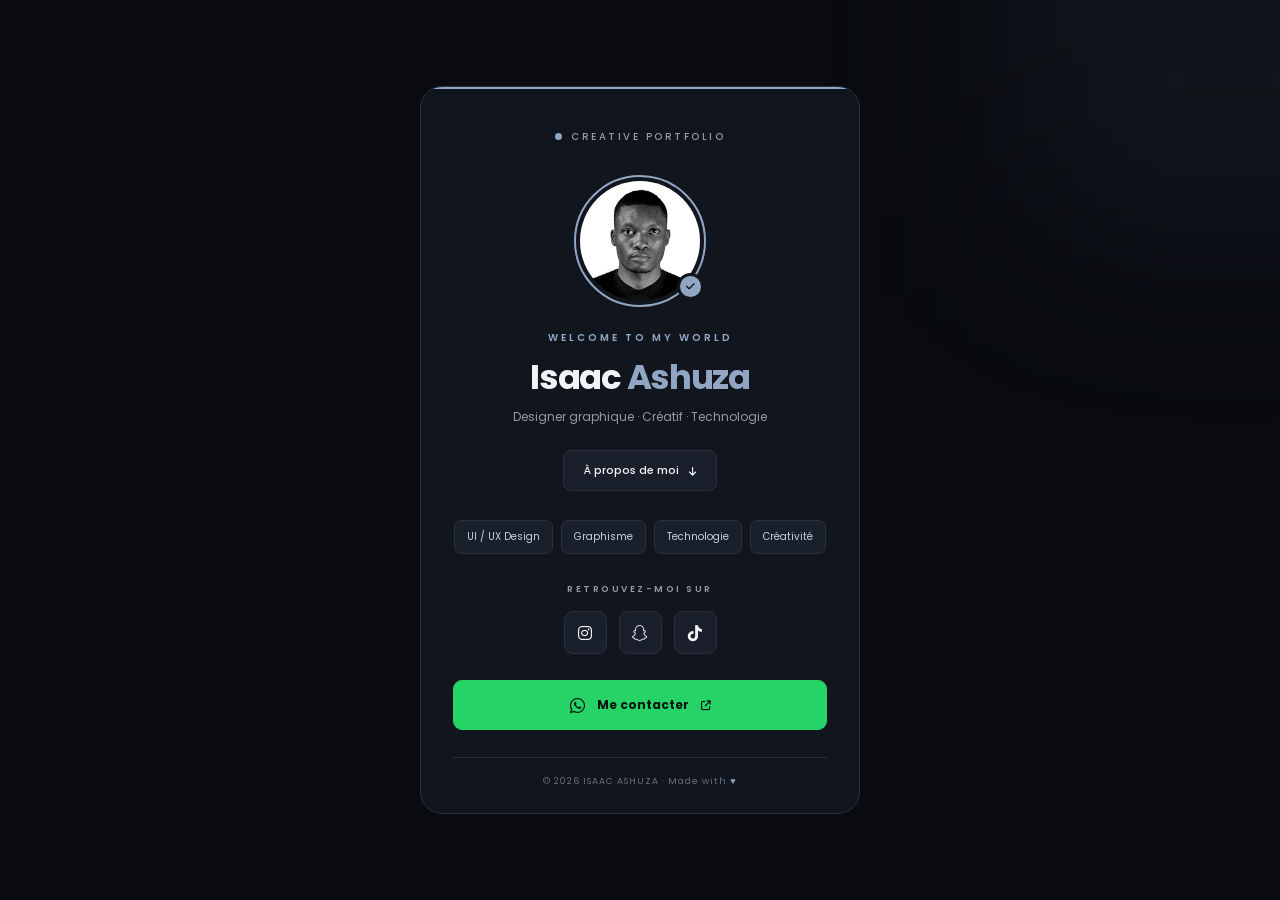
==== index.html @ 86f3ae39 "Update index.html" ====
<!DOCTYPE html>
<html lang="fr">
<head>
  <meta charset="UTF-8">
  <meta name="viewport" content="width=device-width, initial-scale=1.0">
  <meta name="theme-color" content="#090B10">
  <meta name="description" content="Isaac Ashuza — Designer graphique, créatif et passionné de technologie.">

  <title>Isaac Ashuza | Creative Portfolio</title>

  <link rel="preconnect" href="https://fonts.googleapis.com">
  <link rel="preconnect" href="https://fonts.gstatic.com" crossorigin>
  <link href="https://fonts.googleapis.com/css2?family=Poppins:wght@300;400;500;600;700;800&display=swap" rel="stylesheet">

  <link rel="stylesheet" href="https://cdnjs.cloudflare.com/ajax/libs/font-awesome/6.5.2/css/all.min.css">

  <style>
    :root {
      --accent: #91A6C3;
      --accent-light: #C4D1E2;
      --bg: #090B10;
      --surface: #11151D;
      --surface-light: #1A202B;
      --border: #29313E;
      --text: #F1F3F6;
      --muted: #929BAA;
    }

    * {
      margin: 0;
      padding: 0;
      box-sizing: border-box;
    }

    html {
      scroll-behavior: smooth;
    }

    body {
      min-height: 100vh;
      display: flex;
      align-items: center;
      justify-content: center;
      padding: 30px 18px;
      background: var(--bg);
      color: var(--text);
      font-family: 'Poppins', sans-serif;
      overflow-x: hidden;
    }

    body::before {
      content: "";
      position: fixed;
      top: -180px;
      right: -150px;
      width: 400px;
      height: 400px;
      background: rgba(145,166,195,.08);
      filter: blur(110px);
      pointer-events: none;
    }

    .profile-card {
      width: 100%;
      max-width: 440px;
      padding: 42px 32px 25px;
      background: var(--surface);
      border: 1px solid var(--border);
      border-radius: 22px;
      text-align: center;
      position: relative;
      overflow: hidden;
      animation: appear .7s ease both;
    }

    .profile-card::before {
      content: "";
      position: absolute;
      top: 0;
      left: 0;
      width: 100%;
      height: 2px;
      background: var(--accent);
    }

    @keyframes appear {
      from {
        opacity: 0;
        transform: translateY(20px);
      }
      to {
        opacity: 1;
        transform: translateY(0);
      }
    }

    .top-label {
      display: flex;
      align-items: center;
      justify-content: center;
      gap: 9px;
      margin-bottom: 30px;
      color: var(--muted);
      font-size: 10px;
      font-weight: 500;
      letter-spacing: 2.5px;
      text-transform: uppercase;
    }

    .status-dot {
      width: 7px;
      height: 7px;
      background: var(--accent);
      border-radius: 50%;
    }

    .profile-photo {
      position: relative;
      width: 132px;
      height: 132px;
      margin: 0 auto 23px;
    }

    .profile-img {
      width: 100%;
      height: 100%;
      object-fit: cover;
      border-radius: 50%;
      border: 2px solid var(--accent);
      padding: 4px;
      background: var(--surface);
    }

    .verified {
      position: absolute;
      right: 2px;
      bottom: 7px;
      width: 27px;
      height: 27px;
      display: grid;
      place-items: center;
      background: var(--accent);
      color: #090B10;
      border: 3px solid var(--surface);
      border-radius: 50%;
      font-size: 10px;
    }

    .eyebrow {
      color: var(--accent);
      font-size: 10px;
      font-weight: 600;
      letter-spacing: 3px;
      text-transform: uppercase;
      margin-bottom: 9px;
    }

    h1 {
      font-size: clamp(26px, 7vw, 34px);
      font-weight: 700;
      letter-spacing: -1.3px;
      line-height: 1.3;
    }

    h1 span {
      color: var(--accent);
    }

    .tagline {
      color: var(--muted);
      font-size: 12px;
      margin-top: 9px;
    }

    .bio-btn {
      display: inline-flex;
      align-items: center;
      gap: 10px;
      margin-top: 24px;
      padding: 11px 19px;
      border: 1px solid var(--border);
      border-radius: 8px;
      background: var(--surface-light);
      color: var(--text);
      font-family: inherit;
      font-size: 11px;
      font-weight: 500;
      cursor: pointer;
      transition: .25s ease;
    }

    .bio-btn:hover {
      border-color: var(--accent);
      color: var(--accent-light);
    }

    .bio-btn i {
      font-size: 10px;
    }

    .bio-container {
      display: grid;
      grid-template-rows: 0fr;
      opacity: 0;
      transition: grid-template-rows .35s ease, opacity .3s ease, margin .3s ease;
    }

    .bio-container.open {
      grid-template-rows: 1fr;
      opacity: 1;
      margin-top: 15px;
    }

    .bio-inner {
      overflow: hidden;
    }

    .about-me {
      padding: 15px;
      border-left: 2px solid var(--accent);
      background: var(--surface-light);
      color: #B7C1CE;
      font-size: 11px;
      line-height: 1.9;
      text-align: left;
      border-radius: 0 8px 8px 0;
    }

    .interests {
      display: flex;
      flex-wrap: wrap;
      justify-content: center;
      gap: 8px;
      margin: 29px 0;
    }

    .interest-tag {
      padding: 8px 12px;
      border: 1px solid var(--border);
      border-radius: 7px;
      background: var(--surface-light);
      color: #C7D0DC;
      font-size: 10px;
      transition: .25s ease;
    }

    .interest-tag:hover {
      color: var(--accent-light);
      border-color: var(--accent);
      transform: translateY(-3px);
    }

    .section-label {
      color: var(--muted);
      font-size: 9px;
      font-weight: 600;
      letter-spacing: 2.5px;
      text-transform: uppercase;
      margin-bottom: 15px;
    }

    .socials {
      display: flex;
      justify-content: center;
      gap: 12px;
      margin-bottom: 26px;
    }

    .socials a {
      width: 43px;
      height: 43px;
      display: grid;
      place-items: center;
      border: 1px solid var(--border);
      border-radius: 9px;
      background: var(--surface-light);
      color: var(--text);
      font-size: 16px;
      text-decoration: none;
      transition: .25s ease;
    }

    .socials a:hover {
      background: var(--accent);
      border-color: var(--accent);
      color: #090B10;
      transform: translateY(-4px);
    }

    .whatsapp-btn {
      width: 100%;
      display: flex;
      align-items: center;
      justify-content: center;
      gap: 12px;
      padding: 15px;
      background: #25D366;
      border: 1px solid #25D366;
      border-radius: 9px;
      color: #07150C;
      font-family: inherit;
      font-size: 12px;
      font-weight: 700;
      text-decoration: none;
      transition: .25s ease;
    }

    .whatsapp-btn:hover {
      background: transparent;
      color: #25D366;
      transform: translateY(-3px);
    }

    .whatsapp-btn i {
      font-size: 17px;
    }

    .footer {
      margin-top: 27px;
      padding-top: 17px;
      border-top: 1px solid var(--border);
      color: #667080;
      font-size: 9px;
      letter-spacing: 1px;
    }

    .footer span {
      color: var(--accent);
    }

    @media (max-width: 480px) {
      body {
        padding: 15px;
      }

      .profile-card {
        padding: 35px 22px 22px;
        border-radius: 18px;
      }
    }

    @media (prefers-reduced-motion: reduce) {
      *, *::before, *::after {
        animation: none !important;
        transition: none !important;
        scroll-behavior: auto !important;
      }
    }
  </style>
</head>

<body>

  <main class="profile-card">

    <div class="top-label">
      <span class="status-dot"></span>
      Creative Portfolio
    </div>

    <div class="profile-photo">
      <img src="isaac.png" class="profile-img" alt="Portrait de Isaac Ashuza">

      <div class="verified">
        <i class="fas fa-check"></i>
      </div>
    </div>

    <p class="eyebrow">Welcome to my world</p>

    <h1>Isaac <span>Ashuza</span></h1>

    <p class="tagline">
      Designer graphique · Créatif · Technologie
    </p>

    <button
      class="bio-btn"
      id="bioBtn"
      aria-expanded="false"
      aria-controls="bioContainer">
      À propos de moi
      <i class="fas fa-arrow-down"></i>
    </button>

    <div class="bio-container" id="bioContainer">
      <div class="bio-inner">
        <p class="about-me">
          Passionné par le design moderne et les nouvelles technologies,
          j'aime transformer les idées en expériences visuelles
          créatives, élégantes et innovantes.
        </p>
      </div>
    </div>

    <div class="interests">
      <span class="interest-tag">UI / UX Design</span>
      <span class="interest-tag">Graphisme</span>
      <span class="interest-tag">Technologie</span>
      <span class="interest-tag">Créativité</span>
    </div>

    <p class="section-label">Retrouvez-moi sur</p>

    <div class="socials">

      <a href="https://www.instagram.com/ash06769?igsh=MWFqNnZ1bHA1bXRkYw=="
         target="_blank" rel="noopener noreferrer" aria-label="Instagram">
        <i class="fab fa-instagram"></i>
      </a>

      <a href="https://www.snapchat.com/add/isaacashuza12"
         target="_blank" rel="noopener noreferrer" aria-label="Snapchat">
        <i class="fab fa-snapchat"></i>
      </a>

      <a href="https://www.tiktok.com/@isaacash801"
         target="_blank" rel="noopener noreferrer" aria-label="TikTok">
        <i class="fab fa-tiktok"></i>
      </a>

    </div>

    <a class="whatsapp-btn"
       href="https://wa.me/243971981127"
       target="_blank"
       rel="noopener noreferrer">
      <i class="fab fa-whatsapp"></i>
      Me contacter
      <i class="fas fa-arrow-up-right-from-square" style="font-size:10px"></i>
    </a>

    <footer class="footer">
      © 2026 ISAAC ASHUZA · Made with <span>♥</span>
    </footer>

  </main>

  <script>
    const bioBtn = document.getElementById("bioBtn");
    const bioContainer = document.getElementById("bioContainer");

    bioBtn.addEventListener("click", () => {
      const isOpen = bioContainer.classList.toggle("open");

      bioBtn.setAttribute("aria-expanded", isOpen);

      bioBtn.innerHTML = isOpen
        ? 'Fermer <i class="fas fa-arrow-up"></i>'
        : 'À propos de moi <i class="fas fa-arrow-down"></i>';
    });
  </script>

</body>
</html>
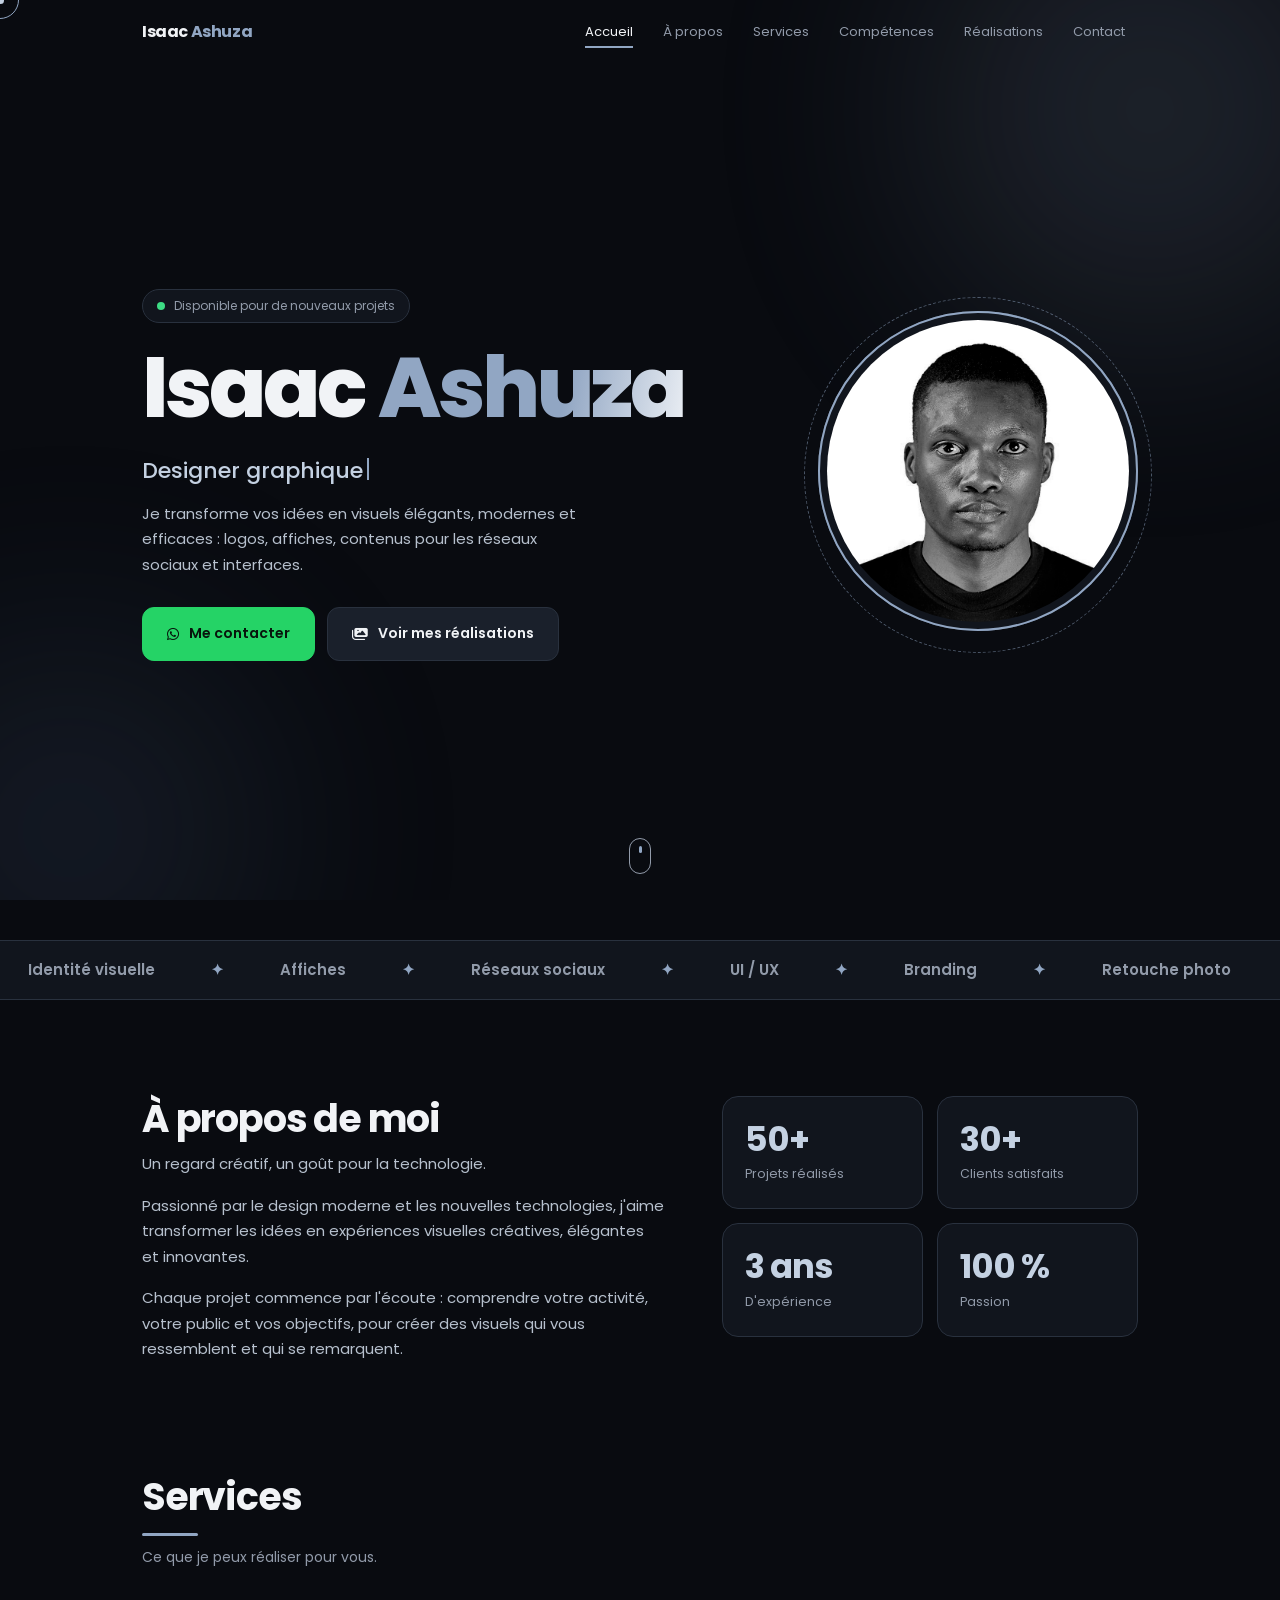
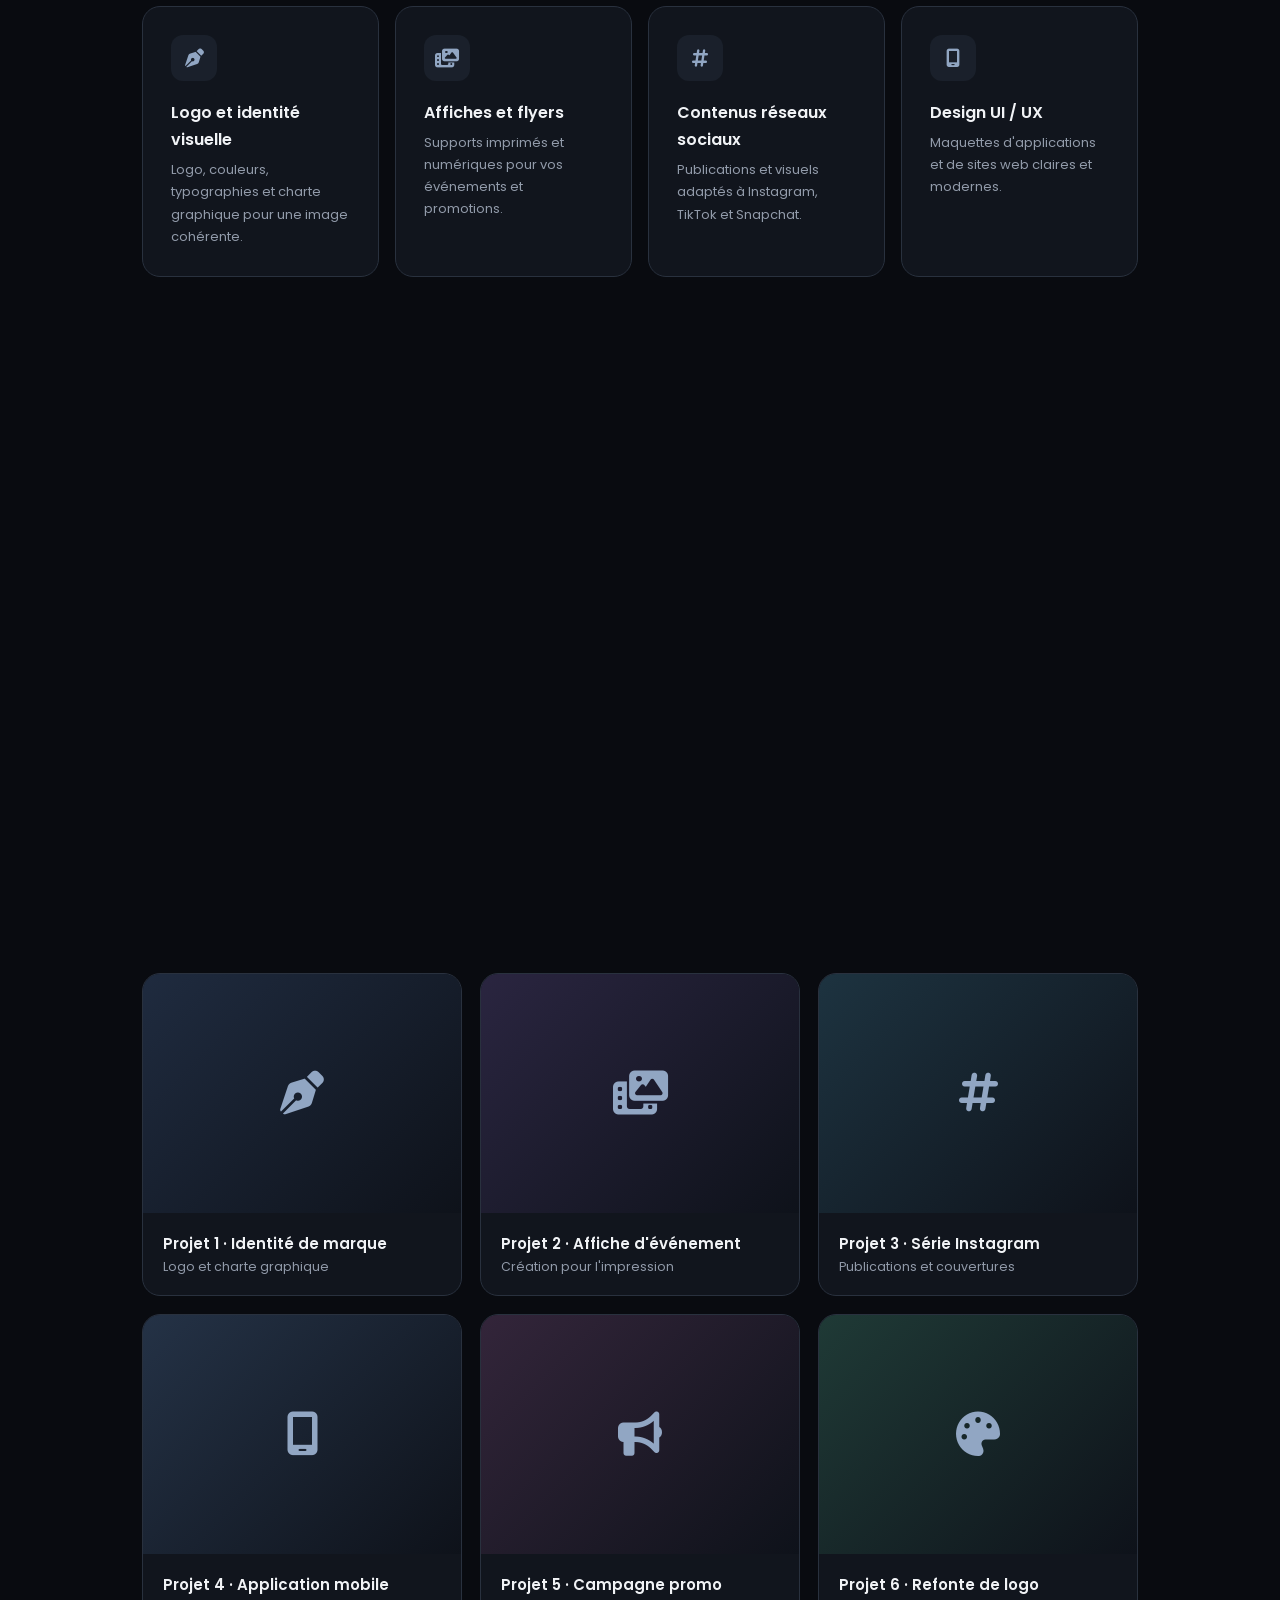
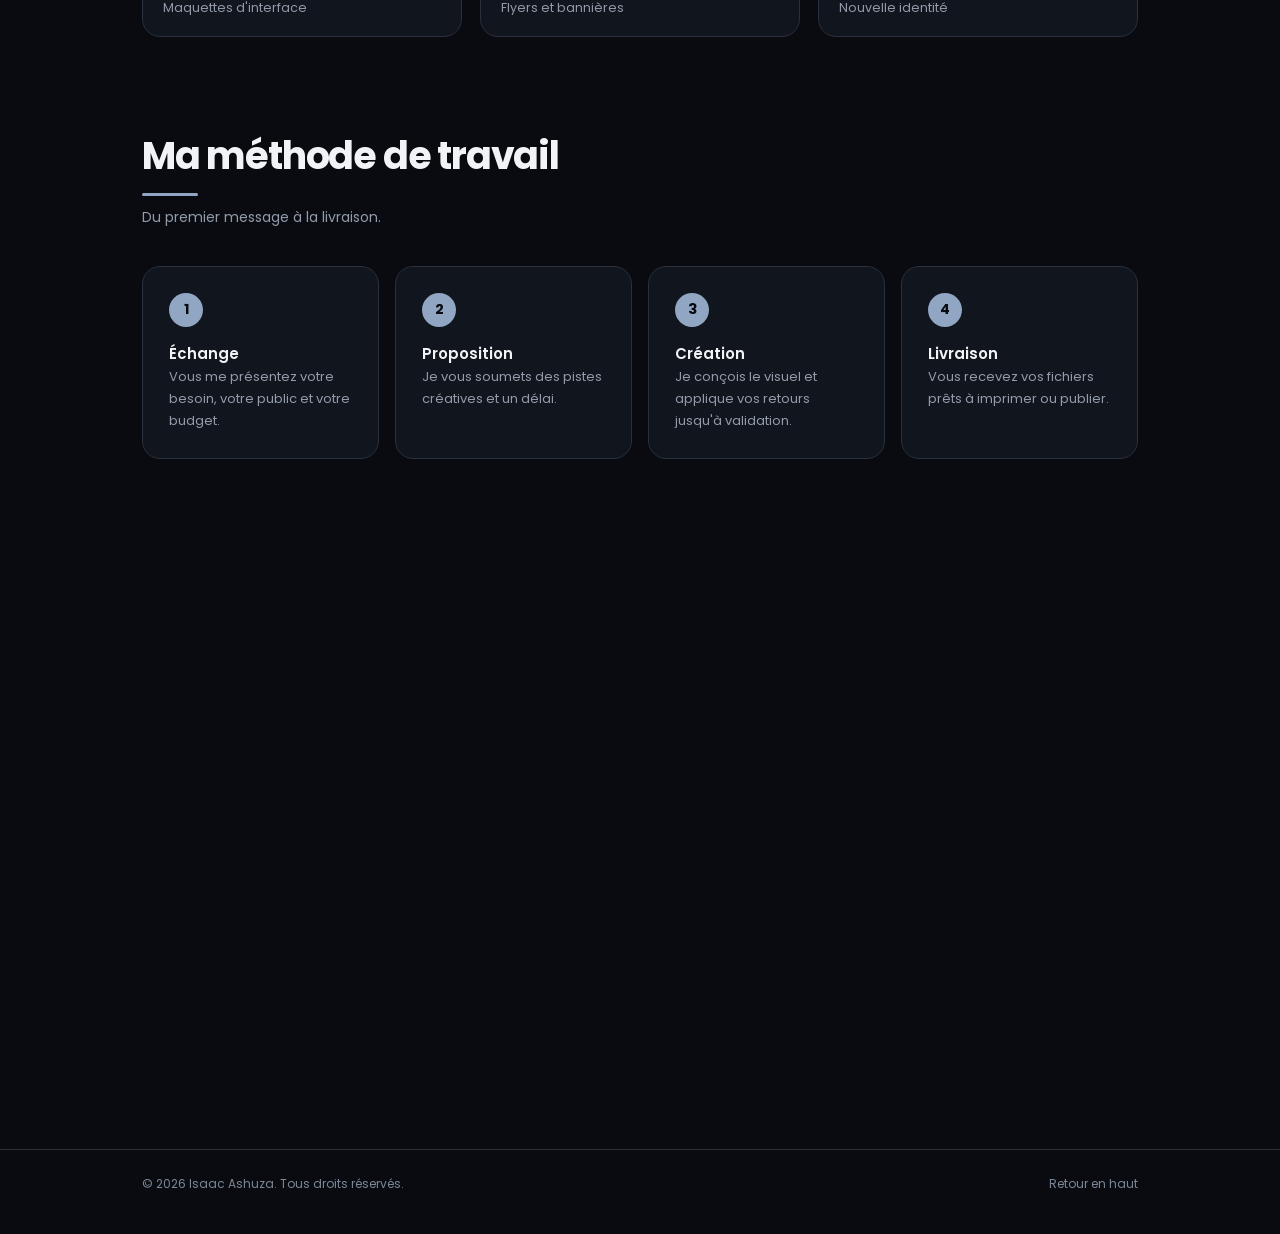
==== commit 816da751: "Rename portfolio-pro.html to index.html" ====
--- a/index.html
+++ b/index.html
@@ -1,456 +1,163 @@
-
 <!DOCTYPE html>
 <html lang="fr">
 <head>
-  <meta charset="UTF-8">
-  <meta name="viewport" content="width=device-width, initial-scale=1.0">
-  <meta name="theme-color" content="#090B10">
-  <meta name="description" content="Isaac Ashuza — Designer graphique, créatif et passionné de technologie.">
+<meta charset="UTF-8">
+<meta name="viewport" content="width=device-width, initial-scale=1.0">
+<meta name="theme-color" content="#090B10">
+<title>Isaac Ashuza | Designer graphique et créatif – Portfolio</title>
+<meta name="description" content="Isaac Ashuza, designer graphique à Goma (RDC). Identité visuelle, affiches, réseaux sociaux et design d'interfaces.">
+<meta property="og:type" content="website">
+<meta property="og:locale" content="fr_FR">
+<meta property="og:title" content="Isaac Ashuza | Designer graphique et créatif">
+<meta property="og:description" content="Identité visuelle, affiches, réseaux sociaux et design d'interfaces.">
+<meta property="og:image" content="isaac.png">
+<link rel="icon" href="data:image/svg+xml,%3Csvg xmlns='http://www.w3.org/2000/svg' viewBox='0 0 100 100'%3E%3Crect width='100' height='100' rx='22' fill='%2391A6C3'/%3E%3Ctext x='50' y='68' font-size='56' font-weight='700' text-anchor='middle' fill='%23090B10' font-family='Arial'%3EIA%3C/text%3E%3C/svg%3E">
+<link rel="preconnect" href="https://fonts.googleapis.com">
+<link rel="preconnect" href="https://fonts.gstatic.com" crossorigin>
+<link href="https://fonts.googleapis.com/css2?family=Poppins:wght@300;400;500;600;700;800&display=swap" rel="stylesheet">
+<link rel="stylesheet" href="https://cdnjs.cloudflare.com/ajax/libs/font-awesome/6.5.2/css/all.min.css">
+<script>document.documentElement.classList.add('js')</script>
+<link rel="stylesheet" href="style.css">
+</head>
+<body>
+<a class="skip" href="#contenu">Aller au contenu</a>
 
-  <title>Isaac Ashuza | Creative Portfolio</title>
+<div id="loader" aria-hidden="true"><div class="ld"><b id="pct">0</b><span>Isaac Ashuza · Chargement</span><i id="ldb"></i></div></div>
+<div id="bar"></div><div class="cur"></div><div class="ring"></div>
+<div class="aurora" aria-hidden="true"><i></i><i></i></div>
 
-  <link rel="preconnect" href="https://fonts.googleapis.com">
-  <link rel="preconnect" href="https://fonts.gstatic.com" crossorigin>
-  <link href="https://fonts.googleapis.com/css2?family=Poppins:wght@300;400;500;600;700;800&display=swap" rel="stylesheet">
+<header id="hd">
+  <div class="wrap nav">
+    <a class="logo" href="#accueil">Isaac <b>Ashuza</b></a>
+    <nav aria-label="Navigation principale">
+      <ul class="links" id="links">
+        <li><a href="#accueil">Accueil</a></li>
+        <li><a href="#apropos">À propos</a></li>
+        <li><a href="#services">Services</a></li>
+        <li><a href="#competences">Compétences</a></li>
+        <li><a href="#realisations">Réalisations</a></li>
+        <li><a href="#contact">Contact</a></li>
+      </ul>
+    </nav>
+    <button class="burger" id="burger" aria-label="Ouvrir le menu" aria-expanded="false" aria-controls="links"><span></span><span></span></button>
+  </div>
+</header>
 
-  <link rel="stylesheet" href="https://cdnjs.cloudflare.com/ajax/libs/font-awesome/6.5.2/css/all.min.css">
+<main id="contenu">
+  <section class="hero" id="accueil" style="padding-top:110px">
+    <div class="wrap">
+      <div>
+        <p class="status rv" style="--d:0"><i></i>Disponible pour de nouveaux projets</p>
+        <h1 aria-label="Isaac Ashuza"><span class="w" style="--i:0"><span>Isaac</span></span> <span class="w" style="--i:1"><span>Ashuza</span></span></h1>
+        <p class="role rv" style="--d:.1"><span id="typed"></span></p>
+        <p class="intro rv" style="--d:.2">Je transforme vos idées en visuels élégants, modernes et efficaces : logos, affiches, contenus pour les réseaux sociaux et interfaces.</p>
+        <div class="cta rv" style="--d:.3">
+          <a class="btn main mag" href="https://wa.me/243971981127?text=Bonjour%20Isaac%2C%20j%27ai%20vu%20votre%20portfolio%20et%20j%27aimerais%20discuter%20d%27un%20projet." target="_blank" rel="noopener noreferrer"><i class="fab fa-whatsapp"></i>Me contacter</a>
+          <a class="btn mag" href="#realisations"><i class="fas fa-images"></i>Voir mes réalisations</a>
+        </div>
+      </div>
+      <div class="photo rv" style="--d:.2"><img src="isaac.png" alt="Portrait d'Isaac Ashuza" width="320" height="320"></div>
+    </div>
+    <span class="scroll" aria-hidden="true"></span>
+  </section>
 
-  <style>
-    :root {
-      --accent: #91A6C3;
-      --accent-light: #C4D1E2;
-      --bg: #090B10;
-      --surface: #11151D;
-      --surface-light: #1A202B;
-      --border: #29313E;
-      --text: #F1F3F6;
-      --muted: #929BAA;
-    }
+  <div class="marquee" aria-hidden="true"><div class="mq" id="mq"></div></div>
 
-    * {
-      margin: 0;
-      padding: 0;
-      box-sizing: border-box;
-    }
+  <section id="apropos"><div class="wrap about">
+    <div data-r>
+      <h2>À propos de moi</h2>
+      <p class="lead">Un regard créatif, un goût pour la technologie.</p>
+      <p>Passionné par le design moderne et les nouvelles technologies, j'aime transformer les idées en expériences visuelles créatives, élégantes et innovantes.</p>
+      <p>Chaque projet commence par l'écoute : comprendre votre activité, votre public et vos objectifs, pour créer des visuels qui vous ressemblent et qui se remarquent.</p>
+    </div>
+    <div class="stats" data-r style="--d:2">
+      <!-- Remplacez ces chiffres par les vôtres -->
+      <div class="stat"><b data-count="50" data-suf="+">0</b><span>Projets réalisés</span></div>
+      <div class="stat"><b data-count="30" data-suf="+">0</b><span>Clients satisfaits</span></div>
+      <div class="stat"><b data-count="3" data-suf=" ans">0</b><span>D'expérience</span></div>
+      <div class="stat"><b data-count="100" data-suf=" %">0</b><span>Passion</span></div>
+    </div>
+  </div></section>
 
-    html {
-      scroll-behavior: smooth;
-    }
+  <section id="services"><div class="wrap">
+    <h2 data-r>Services</h2>
+    <p class="lead" data-r>Ce que je peux réaliser pour vous.</p>
+    <div class="grid">
+      <article class="card tilt" data-r style="--d:0"><i class="fas fa-pen-nib" aria-hidden="true"></i><h3>Logo et identité visuelle</h3><p>Logo, couleurs, typographies et charte graphique pour une image cohérente.</p></article>
+      <article class="card tilt" data-r style="--d:1"><i class="fas fa-photo-film" aria-hidden="true"></i><h3>Affiches et flyers</h3><p>Supports imprimés et numériques pour vos événements et promotions.</p></article>
+      <article class="card tilt" data-r style="--d:2"><i class="fas fa-hashtag" aria-hidden="true"></i><h3>Contenus réseaux sociaux</h3><p>Publications et visuels adaptés à Instagram, TikTok et Snapchat.</p></article>
+      <article class="card tilt" data-r style="--d:3"><i class="fas fa-mobile-screen" aria-hidden="true"></i><h3>Design UI / UX</h3><p>Maquettes d'applications et de sites web claires et modernes.</p></article>
+    </div>
+  </div></section>
 
-    body {
-      min-height: 100vh;
-      display: flex;
-      align-items: center;
-      justify-content: center;
-      padding: 30px 18px;
-      background: var(--bg);
-      color: var(--text);
-      font-family: 'Poppins', sans-serif;
-      overflow-x: hidden;
-    }
+  <section id="competences"><div class="wrap">
+    <h2 data-r>Compétences</h2>
+    <p class="lead" data-r>Mes points forts et les outils que j'utilise.</p>
+    <!-- Adaptez les niveaux (--v entre 0 et 1) -->
+    <div class="skills">
+      <div data-r><div class="sk-top"><span>Design graphique</span><em>90 %</em></div><div class="bar" style="--v:.9"><i></i></div></div>
+      <div data-r style="--d:1"><div class="sk-top"><span>Identité visuelle</span><em>85 %</em></div><div class="bar" style="--v:.85"><i></i></div></div>
+      <div data-r style="--d:2"><div class="sk-top"><span>UI / UX Design</span><em>80 %</em></div><div class="bar" style="--v:.8"><i></i></div></div>
+      <div data-r style="--d:3"><div class="sk-top"><span>Retouche photo</span><em>75 %</em></div><div class="bar" style="--v:.75"><i></i></div></div>
+    </div>
+    <div class="tags" data-r>
+      <span class="tag">Photoshop</span><span class="tag">Illustrator</span><span class="tag">Figma</span><span class="tag">Canva</span><span class="tag">Créativité</span><span class="tag">Technologie</span>
+    </div>
+  </div></section>
 
-    body::before {
-      content: "";
-      position: fixed;
-      top: -180px;
-      right: -150px;
-      width: 400px;
-      height: 400px;
-      background: rgba(145,166,195,.08);
-      filter: blur(110px);
-      pointer-events: none;
-    }
+  <section id="realisations"><div class="wrap">
+    <h2 data-r>Réalisations</h2>
+    <p class="lead" data-r>Une sélection de mes projets récents. Cliquez sur un thème pour filtrer.</p>
+    <div class="filters" data-r role="group" aria-label="Filtrer les projets">
+      <button class="fb on" data-f="tous">Tous</button><button class="fb" data-f="identite">Identité visuelle</button><button class="fb" data-f="affiche">Affiches</button><button class="fb" data-f="social">Réseaux sociaux</button><button class="fb" data-f="ui">UI / UX</button>
+    </div>
+    <!-- Pour ajouter votre image : remplacez le <i> par <img src="projet1.jpg" alt="Description" loading="lazy"> -->
+    <div class="projects">
+      <article class="proj" data-c="identite"><div class="thumb" style="--g1:#1F2B3F;--g2:#0E121A"><i class="fas fa-pen-nib"></i></div><div class="info"><h3>Projet 1 · Identité de marque</h3><p>Logo et charte graphique</p></div></article>
+      <article class="proj" data-c="affiche"><div class="thumb" style="--g1:#2A2540;--g2:#0E121A"><i class="fas fa-photo-film"></i></div><div class="info"><h3>Projet 2 · Affiche d'événement</h3><p>Création pour l'impression</p></div></article>
+      <article class="proj" data-c="social"><div class="thumb" style="--g1:#1D3340;--g2:#0E121A"><i class="fas fa-hashtag"></i></div><div class="info"><h3>Projet 3 · Série Instagram</h3><p>Publications et couvertures</p></div></article>
+      <article class="proj" data-c="ui"><div class="thumb" style="--g1:#243246;--g2:#0E121A"><i class="fas fa-mobile-screen"></i></div><div class="info"><h3>Projet 4 · Application mobile</h3><p>Maquettes d'interface</p></div></article>
+      <article class="proj" data-c="affiche"><div class="thumb" style="--g1:#33253A;--g2:#0E121A"><i class="fas fa-bullhorn"></i></div><div class="info"><h3>Projet 5 · Campagne promo</h3><p>Flyers et bannières</p></div></article>
+      <article class="proj" data-c="identite"><div class="thumb" style="--g1:#1F3A36;--g2:#0E121A"><i class="fas fa-palette"></i></div><div class="info"><h3>Projet 6 · Refonte de logo</h3><p>Nouvelle identité</p></div></article>
+    </div>
+  </div></section>
 
-    .profile-card {
-      width: 100%;
-      max-width: 440px;
-      padding: 42px 32px 25px;
-      background: var(--surface);
-      border: 1px solid var(--border);
-      border-radius: 22px;
-      text-align: center;
-      position: relative;
-      overflow: hidden;
-      animation: appear .7s ease both;
-    }
+  <section id="methode"><div class="wrap">
+    <h2 data-r>Ma méthode de travail</h2>
+    <p class="lead" data-r>Du premier message à la livraison.</p>
+    <ol class="steps">
+      <li data-r style="--d:0"><h3>Échange</h3><p>Vous me présentez votre besoin, votre public et votre budget.</p></li>
+      <li data-r style="--d:1"><h3>Proposition</h3><p>Je vous soumets des pistes créatives et un délai.</p></li>
+      <li data-r style="--d:2"><h3>Création</h3><p>Je conçois le visuel et applique vos retours jusqu'à validation.</p></li>
+      <li data-r style="--d:3"><h3>Livraison</h3><p>Vous recevez vos fichiers prêts à imprimer ou publier.</p></li>
+    </ol>
+  </div></section>
 
-    .profile-card::before {
-      content: "";
-      position: absolute;
-      top: 0;
-      left: 0;
-      width: 100%;
-      height: 2px;
-      background: var(--accent);
-    }
+  <section id="contact"><div class="wrap">
+    <div class="contact" data-r>
+      <div>
+        <h2>Parlons de votre projet</h2>
+        <p class="lead">Remplissez le formulaire : votre message s'ouvrira directement dans WhatsApp.</p>
+        <div class="socials">
+          <a href="https://www.instagram.com/ash06769?igsh=MWFqNnZ1bHA1bXRkYw==" target="_blank" rel="noopener noreferrer" aria-label="Instagram"><i class="fab fa-instagram"></i></a>
+          <a href="https://www.snapchat.com/add/isaacashuza12" target="_blank" rel="noopener noreferrer" aria-label="Snapchat"><i class="fab fa-snapchat"></i></a>
+          <a href="https://www.tiktok.com/@isaacash801" target="_blank" rel="noopener noreferrer" aria-label="TikTok"><i class="fab fa-tiktok"></i></a>
+        </div>
+      </div>
+      <form id="form" novalidate>
+        <label>Votre nom<input id="fn" name="nom" autocomplete="name" required></label>
+        <label>Type de projet<select id="ft"><option>Logo et identité visuelle</option><option>Affiche ou flyer</option><option>Contenu réseaux sociaux</option><option>Design UI / UX</option><option>Autre</option></select></label>
+        <label>Votre message<textarea id="fm" required></textarea></label>
+        <p class="err" id="err" role="alert"></p>
+        <button class="btn main mag" type="submit"><i class="fab fa-whatsapp"></i>Envoyer sur WhatsApp</button>
+      </form>
+    </div>
+  </div></section>
+</main>
 
-    @keyframes appear {
-      from {
-        opacity: 0;
-        transform: translateY(20px);
-      }
-      to {
-        opacity: 1;
-        transform: translateY(0);
-      }
-    }
+<footer><div class="wrap"><span>© 2026 Isaac Ashuza. Tous droits réservés.</span><a href="#accueil">Retour en haut</a></div></footer>
+<button id="top" aria-label="Retour en haut"><i class="fas fa-arrow-up"></i></button>
 
-    .top-label {
-      display: flex;
-      align-items: center;
-      justify-content: center;
-      gap: 9px;
-      margin-bottom: 30px;
-      color: var(--muted);
-      font-size: 10px;
-      font-weight: 500;
-      letter-spacing: 2.5px;
-      text-transform: uppercase;
-    }
-
-    .status-dot {
-      width: 7px;
-      height: 7px;
-      background: var(--accent);
-      border-radius: 50%;
-    }
-
-    .profile-photo {
-      position: relative;
-      width: 132px;
-      height: 132px;
-      margin: 0 auto 23px;
-    }
-
-    .profile-img {
-      width: 100%;
-      height: 100%;
-      object-fit: cover;
-      border-radius: 50%;
-      border: 2px solid var(--accent);
-      padding: 4px;
-      background: var(--surface);
-    }
-
-    .verified {
-      position: absolute;
-      right: 2px;
-      bottom: 7px;
-      width: 27px;
-      height: 27px;
-      display: grid;
-      place-items: center;
-      background: var(--accent);
-      color: #090B10;
-      border: 3px solid var(--surface);
-      border-radius: 50%;
-      font-size: 10px;
-    }
-
-    .eyebrow {
-      color: var(--accent);
-      font-size: 10px;
-      font-weight: 600;
-      letter-spacing: 3px;
-      text-transform: uppercase;
-      margin-bottom: 9px;
-    }
-
-    h1 {
-      font-size: clamp(26px, 7vw, 34px);
-      font-weight: 700;
-      letter-spacing: -1.3px;
-      line-height: 1.3;
-    }
-
-    h1 span {
-      color: var(--accent);
-    }
-
-    .tagline {
-      color: var(--muted);
-      font-size: 12px;
-      margin-top: 9px;
-    }
-
-    .bio-btn {
-      display: inline-flex;
-      align-items: center;
-      gap: 10px;
-      margin-top: 24px;
-      padding: 11px 19px;
-      border: 1px solid var(--border);
-      border-radius: 8px;
-      background: var(--surface-light);
-      color: var(--text);
-      font-family: inherit;
-      font-size: 11px;
-      font-weight: 500;
-      cursor: pointer;
-      transition: .25s ease;
-    }
-
-    .bio-btn:hover {
-      border-color: var(--accent);
-      color: var(--accent-light);
-    }
-
-    .bio-btn i {
-      font-size: 10px;
-    }
-
-    .bio-container {
-      display: grid;
-      grid-template-rows: 0fr;
-      opacity: 0;
-      transition: grid-template-rows .35s ease, opacity .3s ease, margin .3s ease;
-    }
-
-    .bio-container.open {
-      grid-template-rows: 1fr;
-      opacity: 1;
-      margin-top: 15px;
-    }
-
-    .bio-inner {
-      overflow: hidden;
-    }
-
-    .about-me {
-      padding: 15px;
-      border-left: 2px solid var(--accent);
-      background: var(--surface-light);
-      color: #B7C1CE;
-      font-size: 11px;
-      line-height: 1.9;
-      text-align: left;
-      border-radius: 0 8px 8px 0;
-    }
-
-    .interests {
-      display: flex;
-      flex-wrap: wrap;
-      justify-content: center;
-      gap: 8px;
-      margin: 29px 0;
-    }
-
-    .interest-tag {
-      padding: 8px 12px;
-      border: 1px solid var(--border);
-      border-radius: 7px;
-      background: var(--surface-light);
-      color: #C7D0DC;
-      font-size: 10px;
-      transition: .25s ease;
-    }
-
-    .interest-tag:hover {
-      color: var(--accent-light);
-      border-color: var(--accent);
-      transform: translateY(-3px);
-    }
-
-    .section-label {
-      color: var(--muted);
-      font-size: 9px;
-      font-weight: 600;
-      letter-spacing: 2.5px;
-      text-transform: uppercase;
-      margin-bottom: 15px;
-    }
-
-    .socials {
-      display: flex;
-      justify-content: center;
-      gap: 12px;
-      margin-bottom: 26px;
-    }
-
-    .socials a {
-      width: 43px;
-      height: 43px;
-      display: grid;
-      place-items: center;
-      border: 1px solid var(--border);
-      border-radius: 9px;
-      background: var(--surface-light);
-      color: var(--text);
-      font-size: 16px;
-      text-decoration: none;
-      transition: .25s ease;
-    }
-
-    .socials a:hover {
-      background: var(--accent);
-      border-color: var(--accent);
-      color: #090B10;
-      transform: translateY(-4px);
-    }
-
-    .whatsapp-btn {
-      width: 100%;
-      display: flex;
-      align-items: center;
-      justify-content: center;
-      gap: 12px;
-      padding: 15px;
-      background: #25D366;
-      border: 1px solid #25D366;
-      border-radius: 9px;
-      color: #07150C;
-      font-family: inherit;
-      font-size: 12px;
-      font-weight: 700;
-      text-decoration: none;
-      transition: .25s ease;
-    }
-
-    .whatsapp-btn:hover {
-      background: transparent;
-      color: #25D366;
-      transform: translateY(-3px);
-    }
-
-    .whatsapp-btn i {
-      font-size: 17px;
-    }
-
-    .footer {
-      margin-top: 27px;
-      padding-top: 17px;
-      border-top: 1px solid var(--border);
-      color: #667080;
-      font-size: 9px;
-      letter-spacing: 1px;
-    }
-
-    .footer span {
-      color: var(--accent);
-    }
-
-    @media (max-width: 480px) {
-      body {
-        padding: 15px;
-      }
-
-      .profile-card {
-        padding: 35px 22px 22px;
-        border-radius: 18px;
-      }
-    }
-
-    @media (prefers-reduced-motion: reduce) {
-      *, *::before, *::after {
-        animation: none !important;
-        transition: none !important;
-        scroll-behavior: auto !important;
-      }
-    }
-  </style>
-</head>
-
-<body>
-
-  <main class="profile-card">
-
-    <div class="top-label">
-      <span class="status-dot"></span>
-      Creative Portfolio
-    </div>
-
-    <div class="profile-photo">
-      <img src="isaac.png" class="profile-img" alt="Portrait de Isaac Ashuza">
-
-      <div class="verified">
-        <i class="fas fa-check"></i>
-      </div>
-    </div>
-
-    <p class="eyebrow">Welcome to my world</p>
-
-    <h1>Isaac <span>Ashuza</span></h1>
-
-    <p class="tagline">
-      Designer graphique · Créatif · Technologie
-    </p>
-
-    <button
-      class="bio-btn"
-      id="bioBtn"
-      aria-expanded="false"
-      aria-controls="bioContainer">
-      À propos de moi
-      <i class="fas fa-arrow-down"></i>
-    </button>
-
-    <div class="bio-container" id="bioContainer">
-      <div class="bio-inner">
-        <p class="about-me">
-          Passionné par le design moderne et les nouvelles technologies,
-          j'aime transformer les idées en expériences visuelles
-          créatives, élégantes et innovantes.
-        </p>
-      </div>
-    </div>
-
-    <div class="interests">
-      <span class="interest-tag">UI / UX Design</span>
-      <span class="interest-tag">Graphisme</span>
-      <span class="interest-tag">Technologie</span>
-      <span class="interest-tag">Créativité</span>
-    </div>
-
-    <p class="section-label">Retrouvez-moi sur</p>
-
-    <div class="socials">
-
-      <a href="https://www.instagram.com/ash06769?igsh=MWFqNnZ1bHA1bXRkYw=="
-         target="_blank" rel="noopener noreferrer" aria-label="Instagram">
-        <i class="fab fa-instagram"></i>
-      </a>
-
-      <a href="https://www.snapchat.com/add/isaacashuza12"
-         target="_blank" rel="noopener noreferrer" aria-label="Snapchat">
-        <i class="fab fa-snapchat"></i>
-      </a>
-
-      <a href="https://www.tiktok.com/@isaacash801"
-         target="_blank" rel="noopener noreferrer" aria-label="TikTok">
-        <i class="fab fa-tiktok"></i>
-      </a>
-
-    </div>
-
-    <a class="whatsapp-btn"
-       href="https://wa.me/243971981127"
-       target="_blank"
-       rel="noopener noreferrer">
-      <i class="fab fa-whatsapp"></i>
-      Me contacter
-      <i class="fas fa-arrow-up-right-from-square" style="font-size:10px"></i>
-    </a>
-
-    <footer class="footer">
-      © 2026 ISAAC ASHUZA · Made with <span>♥</span>
-    </footer>
-
-  </main>
-
-  <script>
-    const bioBtn = document.getElementById("bioBtn");
-    const bioContainer = document.getElementById("bioContainer");
-
-    bioBtn.addEventListener("click", () => {
-      const isOpen = bioContainer.classList.toggle("open");
-
-      bioBtn.setAttribute("aria-expanded", isOpen);
-
-      bioBtn.innerHTML = isOpen
-        ? 'Fermer <i class="fas fa-arrow-up"></i>'
-        : 'À propos de moi <i class="fas fa-arrow-down"></i>';
-    });
-  </script>
-
+<script src="script.js" defer></script>
 </body>
 </html>
--- a/style.css
+++ b/style.css
@@ -0,0 +1,278 @@
+/* Portfolio d'Isaac Ashuza : styles et interactions */
+:root{--accent:#91A6C3;--accent-2:#C4D1E2;--bg:#090B10;--surface:#11151D;--surface-2:#1A202B;--border:#29313E;--text:#F1F3F6;--muted:#929BAA;--ease:cubic-bezier(.22,1,.36,1)}
+*{margin:0;padding:0;box-sizing:border-box}
+html{scroll-behavior:smooth;scroll-padding-top:76px}
+body{background:var(--bg);color:var(--text);font-family:'Poppins',sans-serif;line-height:1.7;overflow-x:hidden}
+body.lock{overflow:hidden}
+a{color:inherit;text-decoration:none}
+button,input,select,textarea{font:inherit;color:inherit}
+:focus-visible{outline:2px solid var(--accent-2);outline-offset:3px;border-radius:6px}
+.wrap{max-width:1040px;margin:0 auto;padding:0 22px}
+section{padding:96px 0 0}
+h2{font-size:clamp(26px,5vw,38px);font-weight:700;letter-spacing:-1.2px;line-height:1.2}
+.lead{color:var(--muted);font-size:14px;margin:10px 0 36px;max-width:56ch}
+.skip{position:absolute;left:-999px;top:8px;background:var(--accent);color:#090B10;padding:8px 14px;border-radius:6px;z-index:300}
+.skip:focus{left:8px}
+
+/* Préchargement */
+#loader{position:fixed;inset:0;z-index:200;display:grid;place-items:center;background:var(--bg);transition:transform .9s var(--ease),opacity .4s .5s}
+#loader.done{transform:translateY(-100%);opacity:0;pointer-events:none}
+.ld{text-align:center}
+.ld b{display:block;font-size:clamp(46px,12vw,88px);font-weight:800;letter-spacing:-3px;line-height:1}
+.ld span{display:block;color:var(--muted);font-size:12px;margin-top:10px}
+.ld i{display:block;height:2px;width:160px;margin:18px auto 0;background:var(--border);overflow:hidden}
+.ld i::after{content:"";display:block;height:100%;width:100%;background:var(--accent);transform:scaleX(var(--p,0));transform-origin:left}
+
+/* Progression et curseur */
+#bar{position:fixed;top:0;left:0;height:3px;width:100%;background:var(--accent);transform:scaleX(0);transform-origin:left;z-index:150}
+.cur,.ring{position:fixed;top:0;left:0;pointer-events:none;z-index:250;opacity:0;border-radius:50%;transition:opacity .3s}
+.cur{width:7px;height:7px;background:var(--accent-2);margin:-3.5px 0 0 -3.5px}
+.ring{width:38px;height:38px;border:1px solid var(--accent);margin:-19px 0 0 -19px;transition:opacity .3s,width .3s var(--ease),height .3s var(--ease),margin .3s var(--ease),background .3s}
+.ring.big{width:64px;height:64px;margin:-32px 0 0 -32px;background:rgba(145,166,195,.12)}
+body.mouse .cur,body.mouse .ring{opacity:1}
+body.mouse,body.mouse a,body.mouse button{cursor:none}
+
+/* Fond animé */
+.aurora{position:fixed;inset:0;z-index:-1;overflow:hidden;pointer-events:none}
+.aurora i{position:absolute;border-radius:50%;filter:blur(120px);opacity:.16;will-change:transform}
+.aurora i:nth-child(1){width:460px;height:460px;background:var(--accent);top:-120px;right:-100px;animation:float 18s ease-in-out infinite}
+.aurora i:nth-child(2){width:380px;height:380px;background:#5E7BA8;bottom:-120px;left:-120px;animation:float 22s ease-in-out infinite reverse}
+@keyframes float{50%{transform:translate(-50px,60px) scale(1.15)}}
+
+/* En-tête */
+header{position:fixed;top:0;left:0;right:0;z-index:100;transition:background .3s,border-color .3s,transform .5s var(--ease);border-bottom:1px solid transparent}
+header.solid{background:rgba(9,11,16,.85);backdrop-filter:blur(12px);border-color:var(--border)}
+.nav{height:64px;display:flex;align-items:center;justify-content:space-between}
+.logo{font-weight:700;font-size:16px;letter-spacing:-.4px}
+.logo b{color:var(--accent)}
+.links{display:flex;gap:4px;list-style:none}
+.links a{position:relative;display:block;padding:8px 13px;font-size:13px;color:var(--muted);transition:color .2s}
+.links a::after{content:"";position:absolute;left:13px;right:13px;bottom:3px;height:2px;background:var(--accent);transform:scaleX(0);transition:transform .35s var(--ease)}
+.links a:hover,.links a.on{color:var(--text)}
+.links a:hover::after,.links a.on::after{transform:scaleX(1)}
+.burger{display:none;width:44px;height:44px;background:none;border:1px solid var(--border);border-radius:10px;position:relative}
+.burger span{position:absolute;left:12px;right:12px;height:2px;background:var(--text);transition:.3s var(--ease)}
+.burger span:nth-child(1){top:16px}.burger span:nth-child(2){top:26px}
+.burger[aria-expanded=true] span:nth-child(1){top:21px;transform:rotate(45deg)}
+.burger[aria-expanded=true] span:nth-child(2){top:21px;transform:rotate(-45deg)}
+
+/* Accueil */
+.hero{min-height:100svh;display:flex;align-items:center;padding:110px 0 60px}
+.hero .wrap{display:grid;grid-template-columns:1fr auto;gap:56px;align-items:center;width:100%}
+.status{display:inline-flex;align-items:center;gap:9px;padding:6px 14px;border:1px solid var(--border);border-radius:30px;background:var(--surface);font-size:12px;color:var(--muted)}
+.status i{width:8px;height:8px;border-radius:50%;background:#3DDC84;animation:pulse 2s infinite}
+@keyframes pulse{0%{box-shadow:0 0 0 0 rgba(61,220,132,.6)}100%{box-shadow:0 0 0 10px rgba(61,220,132,0)}}
+h1{font-size:clamp(42px,9vw,84px);font-weight:800;letter-spacing:-3px;line-height:1.02;margin:22px 0 14px}
+.w{display:inline-block;overflow:hidden;vertical-align:top;padding-bottom:.08em}
+.w>span{display:inline-block}
+.js .w>span{transform:translateY(110%);transition:transform 1s var(--ease);transition-delay:calc(var(--i)*.12s + .2s)}
+.ready .w>span{transform:none}
+h1 .w:last-child{color:var(--accent)}
+.role{font-size:clamp(16px,3vw,22px);color:var(--accent-2);font-weight:500;min-height:1.7em}
+.role::after{content:"";display:inline-block;width:2px;height:1em;background:var(--accent);margin-left:4px;vertical-align:-2px;animation:blink 1s steps(1) infinite}
+@keyframes blink{50%{opacity:0}}
+.intro{color:#B7C1CE;font-size:15px;margin-top:12px;max-width:50ch}
+.cta{display:flex;flex-wrap:wrap;gap:12px;margin-top:30px}
+.btn{display:inline-flex;align-items:center;gap:10px;padding:14px 24px;border-radius:12px;border:1px solid var(--border);background:var(--surface-2);font-size:14px;font-weight:600;transition:background .25s,border-color .25s,color .25s;will-change:transform}
+.btn:hover{border-color:var(--accent);color:var(--accent-2)}
+.btn.main{background:#25D366;border-color:#25D366;color:#07150C}
+.btn.main:hover{background:transparent;color:#25D366}
+.photo{position:relative;width:min(320px,70vw);aspect-ratio:1}
+.photo::before{content:"";position:absolute;inset:-14px;border-radius:50%;border:1px dashed var(--accent);opacity:.5;animation:spin 30s linear infinite}
+@keyframes spin{to{transform:rotate(360deg)}}
+.photo img{width:100%;height:100%;object-fit:cover;border-radius:50%;border:2px solid var(--accent);padding:7px;background:var(--surface)}
+.js .hero .rv{opacity:0;transform:translateY(26px);transition:opacity .9s var(--ease),transform .9s var(--ease);transition-delay:calc(var(--d,0)*1s + .7s)}
+.ready .hero .rv{opacity:1;transform:none}
+.scroll{position:absolute;bottom:26px;left:50%;width:22px;height:36px;border:1.5px solid var(--muted);border-radius:12px;translate:-50% 0}
+.scroll::after{content:"";position:absolute;top:7px;left:50%;width:3px;height:7px;margin-left:-1.5px;background:var(--accent);border-radius:3px;animation:wheel 1.6s infinite}
+@keyframes wheel{0%{opacity:1;transform:none}100%{opacity:0;transform:translateY(12px)}}
+
+/* Bandeau défilant */
+.marquee{margin-top:40px;border-block:1px solid var(--border);overflow:hidden;background:var(--surface);padding:16px 0}
+.mq{display:flex;width:max-content;animation:mq 28s linear infinite}
+.marquee:hover .mq{animation-play-state:paused}
+.mq span{padding:0 28px;font-size:15px;font-weight:600;color:var(--muted);white-space:nowrap}
+.mq span::after{content:"✦";margin-left:56px;color:var(--accent)}
+@keyframes mq{to{transform:translateX(-50%)}}
+
+/* Révélation au défilement */
+.js [data-r]{opacity:0}
+.js [data-r].in{opacity:1;animation:rise .9s var(--ease) calc(var(--d,0)*.1s) backwards}
+@keyframes rise{from{opacity:0;transform:translateY(34px)}}
+
+/* À propos */
+.about{display:grid;grid-template-columns:1.3fr 1fr;gap:40px;align-items:start}
+.about p{color:#B7C1CE;font-size:15px;margin-bottom:16px;max-width:58ch}
+.stats{display:grid;grid-template-columns:repeat(2,1fr);gap:14px}
+.stat{background:var(--surface);border:1px solid var(--border);border-radius:16px;padding:22px}
+.stat b{display:block;font-size:34px;font-weight:700;letter-spacing:-1px;color:var(--accent-2);line-height:1.2}
+.stat span{color:var(--muted);font-size:12.5px}
+
+/* Cartes interactives */
+.grid{display:grid;grid-template-columns:repeat(auto-fit,minmax(235px,1fr));gap:16px}
+.card{position:relative;background:var(--surface);border:1px solid var(--border);border-radius:18px;padding:28px;overflow:hidden;transform-style:preserve-3d;transition:transform .4s var(--ease),border-color .3s;will-change:transform}
+.card::before{content:"";position:absolute;inset:0;background:radial-gradient(260px circle at var(--mx,50%) var(--my,50%),rgba(145,166,195,.16),transparent 70%);opacity:0;transition:opacity .3s}
+.card:hover{border-color:var(--accent)}
+.card:hover::before{opacity:1}
+.card i{display:grid;place-items:center;width:46px;height:46px;border-radius:12px;background:var(--surface-2);color:var(--accent);font-size:19px;margin-bottom:18px;transition:transform .5s var(--ease),background .3s,color .3s}
+.card:hover i{transform:rotate(-8deg) scale(1.12);background:var(--accent);color:#090B10}
+.card h3{font-size:16px;font-weight:600;margin-bottom:6px}
+.card p{color:var(--muted);font-size:13px}
+
+/* Compétences */
+.skills{display:grid;grid-template-columns:1fr 1fr;gap:20px 48px}
+.sk-top{display:flex;justify-content:space-between;font-size:13.5px;margin-bottom:8px}
+.sk-top em{font-style:normal;color:var(--muted)}
+.bar{height:7px;background:var(--surface-2);border-radius:7px;overflow:hidden}
+.bar i{display:block;height:100%;width:100%;background:linear-gradient(90deg,#5E7BA8,var(--accent-2));border-radius:7px;transform:scaleX(0);transform-origin:left;transition:transform 1.5s var(--ease) .2s}
+.in .bar i,.bar.in i{transform:scaleX(var(--v))}
+.tags{display:flex;flex-wrap:wrap;gap:9px;margin-top:34px}
+.tag{padding:9px 15px;border:1px solid var(--border);border-radius:9px;background:var(--surface-2);color:#C7D0DC;font-size:12.5px;transition:.3s var(--ease)}
+.tag:hover{border-color:var(--accent);color:var(--accent-2);transform:translateY(-4px)}
+
+/* Réalisations */
+.filters{display:flex;flex-wrap:wrap;gap:8px;margin-bottom:26px}
+.fb{padding:9px 18px;border:1px solid var(--border);border-radius:30px;background:var(--surface);color:var(--muted);font-size:13px;cursor:pointer;transition:.25s}
+.fb:hover{color:var(--text);border-color:var(--accent)}
+.fb.on{background:var(--accent);border-color:var(--accent);color:#090B10;font-weight:600}
+.projects{display:grid;grid-template-columns:repeat(auto-fill,minmax(285px,1fr));gap:18px}
+.proj{border-radius:18px;overflow:hidden;background:var(--surface);border:1px solid var(--border);transition:transform .45s var(--ease),border-color .3s;animation:pop .5s var(--ease) both}
+.proj.off{display:none}
+@keyframes pop{from{opacity:0;transform:scale(.92) translateY(14px)}}
+.proj:hover{transform:translateY(-8px);border-color:var(--accent)}
+.thumb{position:relative;aspect-ratio:4/3;display:grid;place-items:center;overflow:hidden;background:linear-gradient(135deg,var(--g1,#1A202B),var(--g2,#0E121A));font-size:44px;color:var(--accent)}
+.thumb img{position:absolute;inset:0;width:100%;height:100%;object-fit:cover;transition:transform .8s var(--ease)}
+.proj:hover .thumb img,.proj:hover .thumb>i{transform:scale(1.12)}
+.thumb>i{transition:transform .8s var(--ease)}
+.info{padding:18px 20px}
+.info h3{font-size:15px;font-weight:600}
+.info p{color:var(--muted);font-size:12.5px}
+
+/* Méthode */
+.steps{display:grid;grid-template-columns:repeat(auto-fit,minmax(210px,1fr));gap:16px;list-style:none;counter-reset:s}
+.steps li{counter-increment:s;background:var(--surface);border:1px solid var(--border);border-radius:18px;padding:26px}
+.steps li::before{content:counter(s);display:grid;place-items:center;width:34px;height:34px;border-radius:50%;background:var(--accent);color:#090B10;font-weight:700;font-size:14px;margin-bottom:14px}
+.steps h3{font-size:15px;font-weight:600}
+.steps p{color:var(--muted);font-size:13px}
+
+/* Contact */
+.contact{display:grid;grid-template-columns:1fr 1.1fr;gap:40px;background:var(--surface);border:1px solid var(--border);border-radius:24px;padding:44px;position:relative;overflow:hidden}
+.contact::before{content:"";position:absolute;top:0;left:0;right:0;height:2px;background:var(--accent)}
+.contact .lead{margin-bottom:24px}
+.socials{display:flex;gap:12px;margin-top:26px}
+.socials a{width:46px;height:46px;display:grid;place-items:center;border:1px solid var(--border);border-radius:12px;background:var(--surface-2);font-size:18px;transition:.3s var(--ease)}
+.socials a:hover{background:var(--accent);border-color:var(--accent);color:#090B10;transform:translateY(-5px) rotate(-6deg)}
+form{display:grid;gap:14px}
+label{font-size:12.5px;color:var(--muted);display:grid;gap:6px}
+input,select,textarea{width:100%;padding:13px 15px;background:var(--bg);border:1px solid var(--border);border-radius:11px;font-size:14px;transition:border-color .25s,box-shadow .25s}
+input:focus,select:focus,textarea:focus{outline:0;border-color:var(--accent);box-shadow:0 0 0 3px rgba(145,166,195,.18)}
+textarea{min-height:110px;resize:vertical}
+.err{color:#FF8A8A;font-size:12px;min-height:1em}
+form .btn{justify-content:center;border:0;cursor:pointer}
+
+footer{margin-top:90px;border-top:1px solid var(--border);padding:24px 0 40px;color:#7D8696;font-size:12px}
+footer .wrap{display:flex;flex-wrap:wrap;justify-content:space-between;gap:10px}
+footer a:hover{color:var(--accent-2)}
+#top{position:fixed;right:20px;bottom:20px;width:46px;height:46px;border-radius:50%;border:1px solid var(--border);background:var(--surface);color:var(--text);cursor:pointer;z-index:90;opacity:0;transform:translateY(20px);pointer-events:none;transition:.4s var(--ease)}
+#top.show{opacity:1;transform:none;pointer-events:auto}
+#top:hover{background:var(--accent);color:#090B10}
+
+@media(max-width:820px){
+  .burger{display:block}
+  .links{position:fixed;inset:64px 0 auto 0;flex-direction:column;gap:0;padding:12px 22px 22px;background:rgba(9,11,16,.97);border-bottom:1px solid var(--border);transform:translateY(-120%);transition:transform .5s var(--ease)}
+  .links.open{transform:none}
+  .links a{padding:14px 0;font-size:16px}
+  .links a::after{display:none}
+  .hero .wrap{grid-template-columns:1fr;text-align:center;justify-items:center}
+  .hero .photo{order:-1;width:200px}
+  .intro{margin-inline:auto}.cta{justify-content:center}
+  .about,.contact{grid-template-columns:1fr}
+  .skills{grid-template-columns:1fr}
+  .contact{padding:28px 22px}
+  .scroll{display:none}
+}
+@media(prefers-reduced-motion:reduce){
+  *,*::before,*::after{animation:none!important;transition:none!important;scroll-behavior:auto!important}
+  .js .w>span,.js [data-r],.js .hero .rv{opacity:1!important;transform:none!important}
+  #loader{display:none}
+}
+
+/* ==========================================================
+   INTERACTIONS SUPPLÉMENTAIRES
+   ========================================================== */
+html{color-scheme:dark}
+::selection{background:var(--accent);color:#090B10}
+html{scrollbar-width:thin;scrollbar-color:var(--border) var(--bg)}
+::-webkit-scrollbar{width:10px}
+::-webkit-scrollbar-track{background:var(--bg)}
+::-webkit-scrollbar-thumb{background:var(--border);border-radius:10px;border:2px solid var(--bg)}
+::-webkit-scrollbar-thumb:hover{background:var(--accent)}
+
+/* Boutons : reflet lumineux au survol */
+.btn{position:relative;overflow:hidden;transition:background .25s,border-color .25s,color .25s,transform .35s var(--ease),box-shadow .3s}
+.btn::after{content:"";position:absolute;inset:0;pointer-events:none;background:linear-gradient(105deg,transparent 30%,rgba(255,255,255,.28) 50%,transparent 70%);transform:translateX(-120%)}
+.btn:hover::after{transform:translateX(120%);transition:transform .8s var(--ease)}
+.btn:hover{box-shadow:0 10px 30px -10px rgba(145,166,195,.45)}
+.btn.main:hover{box-shadow:0 10px 30px -10px rgba(37,211,102,.5)}
+.btn:active{filter:brightness(.92)}
+.btn:focus-visible{box-shadow:0 0 0 4px rgba(145,166,195,.35)}
+
+/* Titre : dégradé animé sur le nom */
+@supports ((-webkit-background-clip:text) or (background-clip:text)){
+  h1 .w:last-child>span{background:linear-gradient(100deg,var(--accent) 25%,#fff 45%,var(--accent) 65%);background-size:250% 100%;-webkit-background-clip:text;background-clip:text;-webkit-text-fill-color:transparent;color:transparent;animation:shine 6s linear infinite}
+}
+@keyframes shine{from{background-position:150% 0}to{background-position:-100% 0}}
+
+/* Photo : halo et cercle qui s'ouvre */
+.photo img{transition:transform .8s var(--ease),box-shadow .6s}
+.photo::before{transition:inset .6s var(--ease),opacity .4s}
+.photo:hover img{transform:scale(1.04) rotate(-1.5deg);box-shadow:0 0 70px rgba(145,166,195,.28)}
+.photo:hover::before{inset:-24px;opacity:.9}
+
+/* Titres de section : trait qui se dessine */
+h2[data-r]::after{content:"";display:block;width:56px;height:3px;margin-top:14px;border-radius:3px;background:var(--accent);transform:scaleX(0);transform-origin:left;transition:transform .9s var(--ease) .4s}
+h2[data-r].in::after{transform:scaleX(1)}
+
+/* Chiffres clés et étapes : relief au survol */
+.stat{transition:transform .4s var(--ease),border-color .3s,background .3s}
+.stat:hover{transform:translateY(-6px);border-color:var(--accent);background:var(--surface-2)}
+.steps li{transition:transform .4s var(--ease),border-color .3s}
+.steps li:hover{transform:translateY(-6px);border-color:var(--accent)}
+.steps li::before{transition:transform .7s var(--ease)}
+.steps li:hover::before{transform:rotate(360deg) scale(1.12)}
+
+/* Barres de compétences : reflet qui passe */
+.bar i{position:relative;overflow:hidden}
+.bar i::after{content:"";position:absolute;inset:0;background:linear-gradient(90deg,transparent,rgba(255,255,255,.4),transparent);transform:translateX(-100%);animation:sweep 2.8s 2s infinite}
+@keyframes sweep{to{transform:translateX(100%)}}
+
+/* Projets : trait de lumière et flèche */
+.thumb::before{content:"";position:absolute;top:0;bottom:0;left:-60%;width:45%;z-index:1;pointer-events:none;background:linear-gradient(105deg,transparent,rgba(255,255,255,.16),transparent);transform:skewX(-15deg);transition:left .9s var(--ease)}
+.proj:hover .thumb::before{left:120%}
+.info h3::after{content:"\2192";display:inline-block;margin-left:8px;opacity:0;transform:translateX(-8px);transition:.4s var(--ease);color:var(--accent)}
+.proj:hover .info h3::after{opacity:1;transform:none}
+.fb:active{transform:scale(.95)}
+
+/* Formulaire */
+input:focus,select:focus,textarea:focus{transform:translateY(-2px)}
+input,select,textarea{transition:border-color .25s,box-shadow .25s,transform .3s var(--ease)}
+input:user-invalid,textarea:user-invalid{border-color:#FF8A8A}
+
+/* Liens du pied de page et bouton retour */
+footer a{background:linear-gradient(var(--accent),var(--accent)) left bottom/0 1px no-repeat;transition:background-size .4s var(--ease),color .2s}
+footer a:hover{background-size:100% 1px}
+#top:hover i{animation:hop .6s var(--ease)}
+@keyframes hop{40%{transform:translateY(-6px)}}
+
+/* Défilement piloté par le scroll (navigateurs récents) */
+@supports (animation-timeline:view()){
+  .hero .wrap{animation:heroOut linear both;animation-timeline:view();animation-range:exit 0% exit 75%}
+  @keyframes heroOut{to{opacity:.1;transform:translateY(-70px) scale(.97)}}
+}
+
+/* Écrans tactiles : retour visuel à l'appui */
+@media(hover:none){
+  .btn:active{transform:scale(.97)}
+  .card:active,.stat:active,.steps li:active{border-color:var(--accent)}
+  .proj:active{transform:translateY(-4px)}
+}
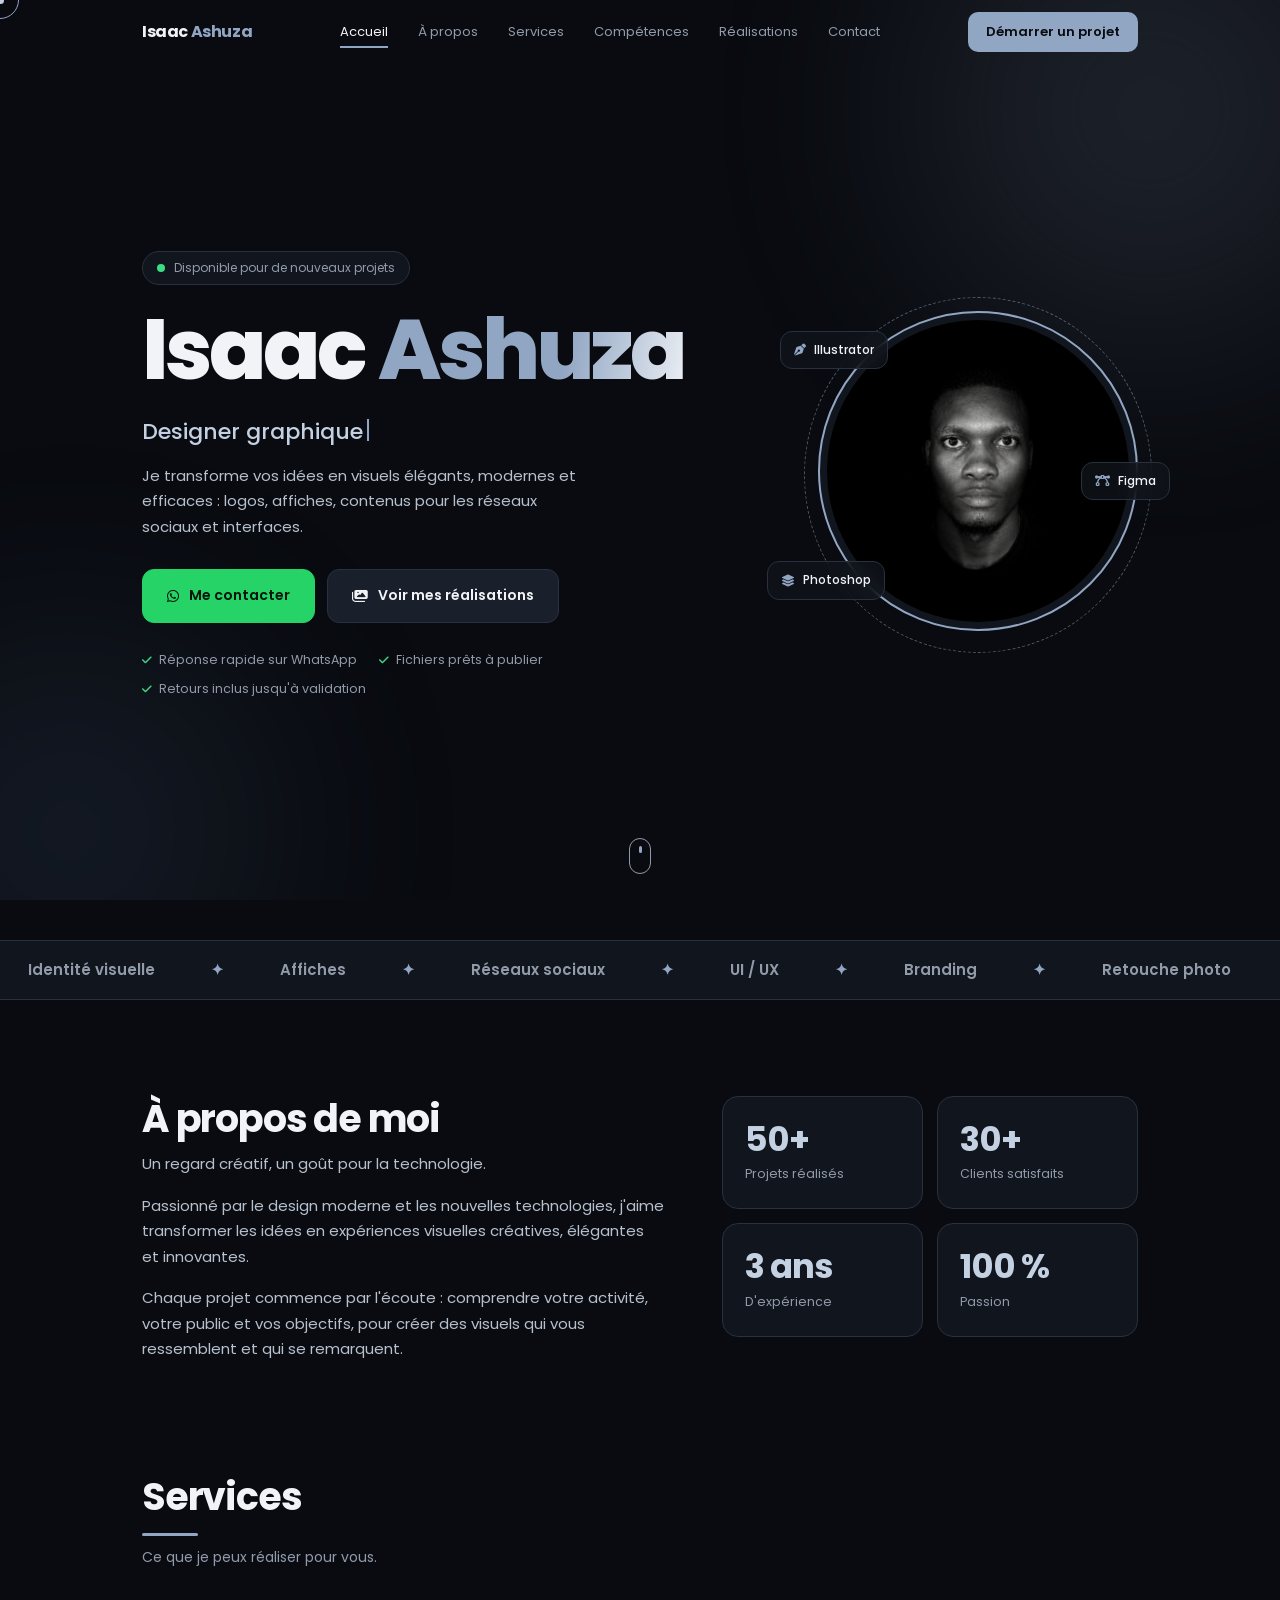
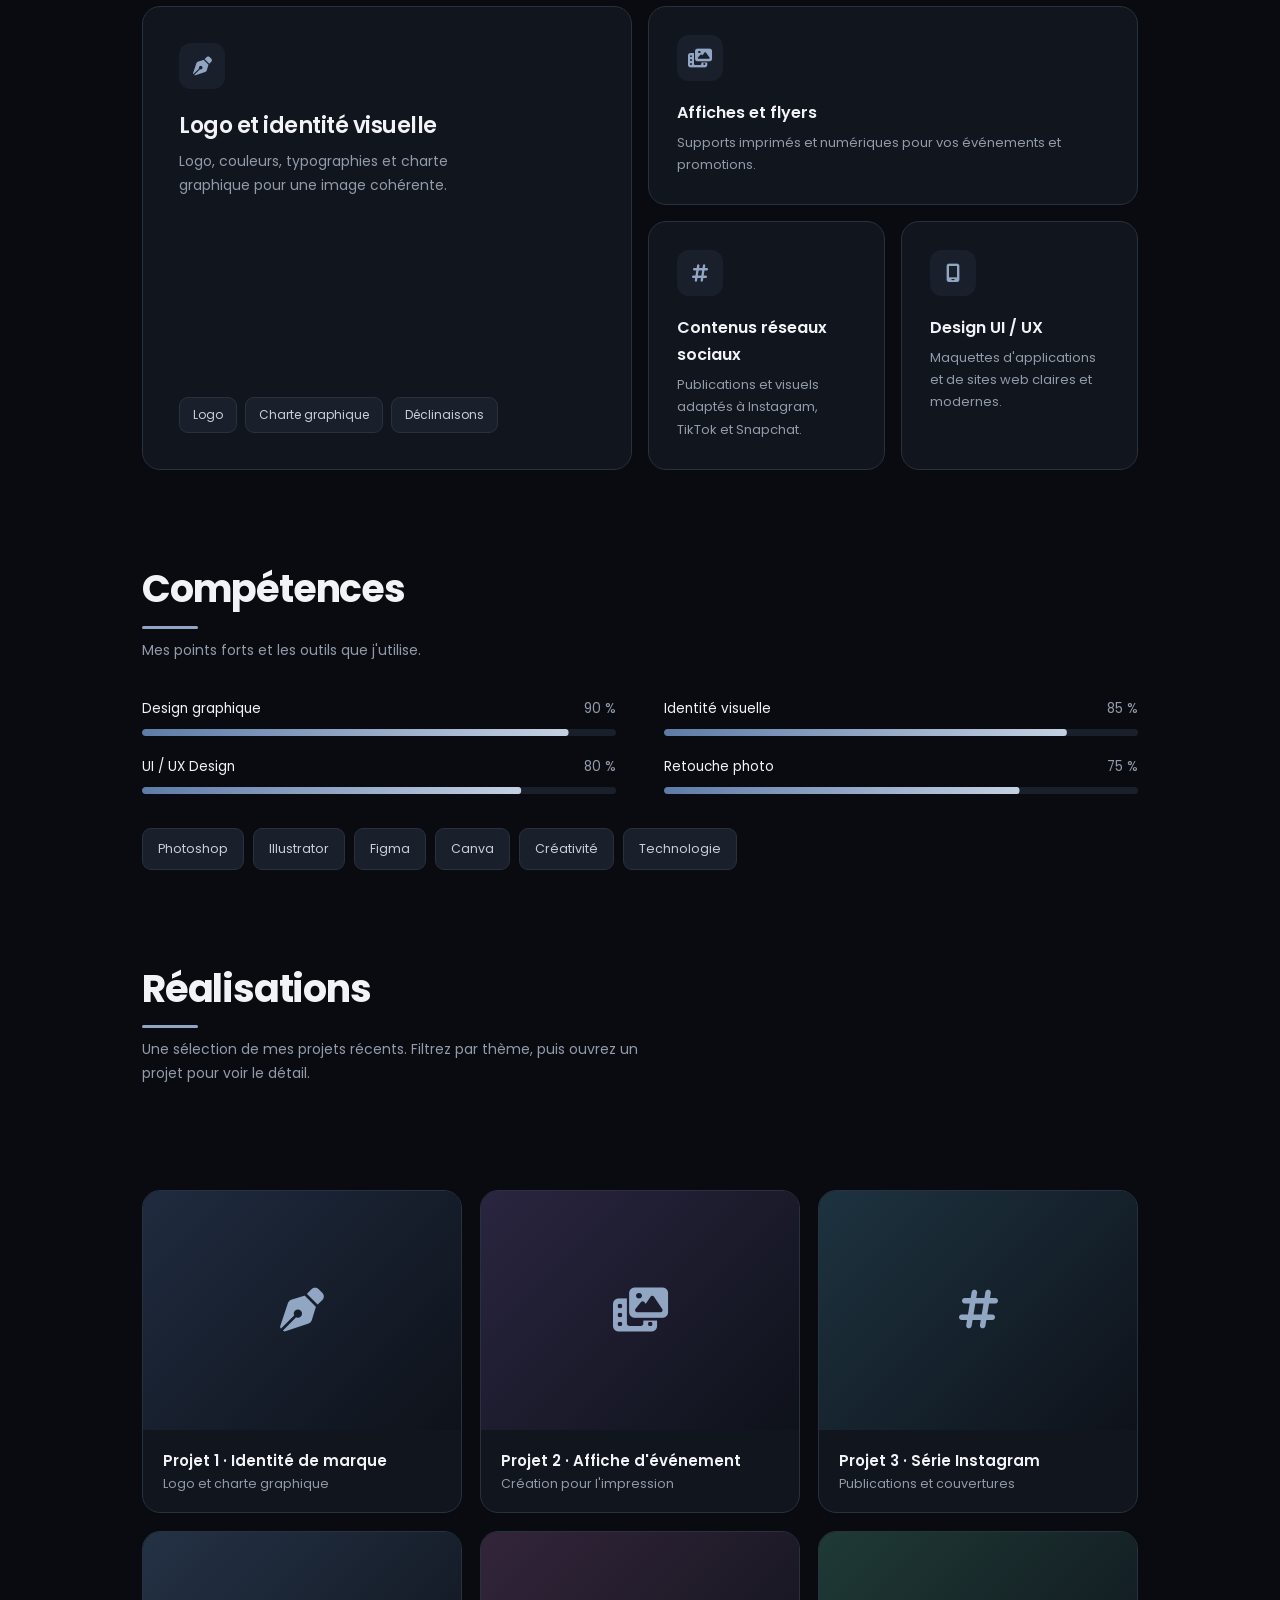
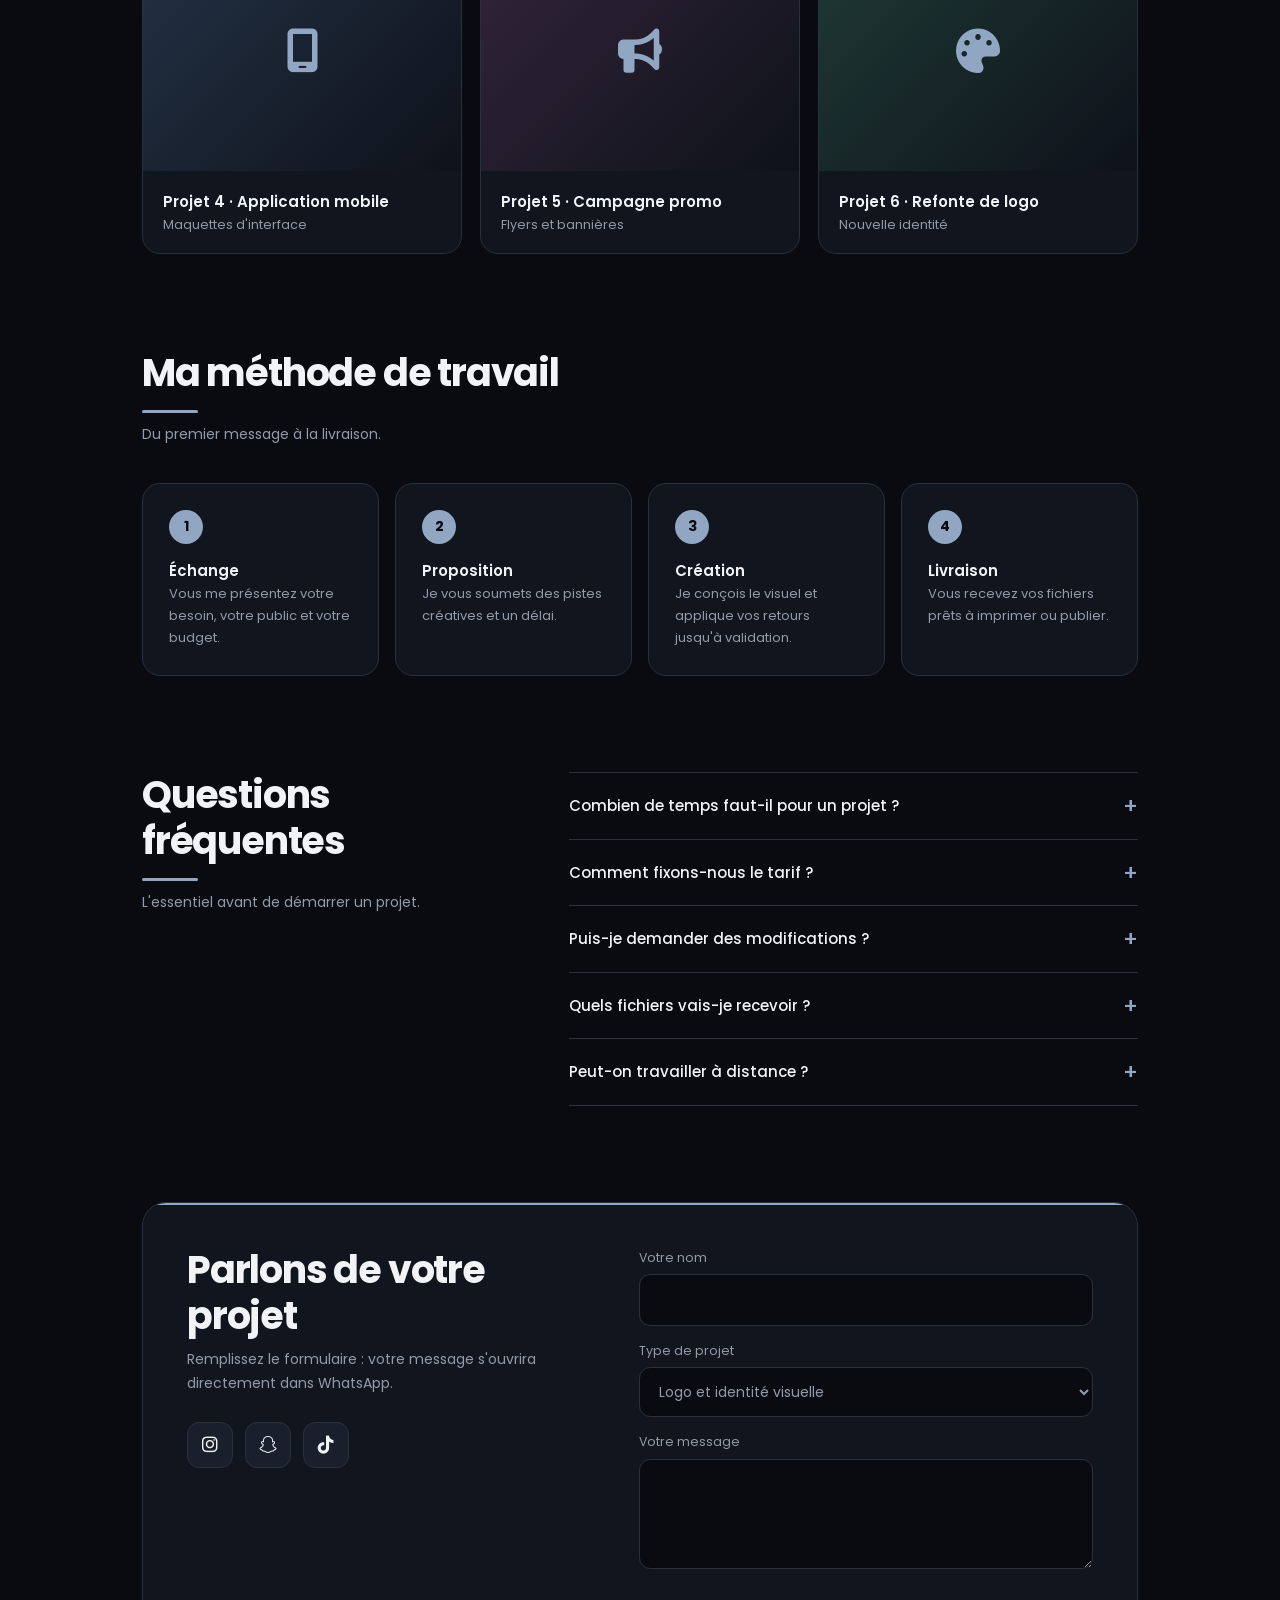
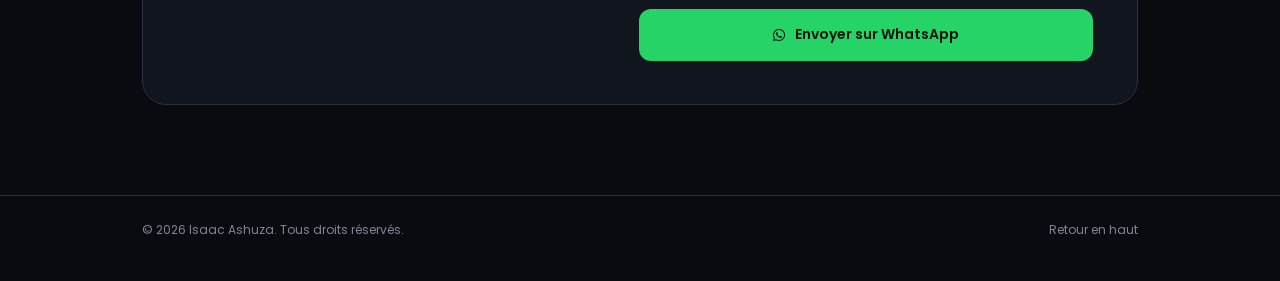
==== commit 7c21a4a1: "Rename portfolio-pro.html to index.html" ====
--- a/index.html
+++ b/index.html
@@ -39,6 +39,7 @@
         <li><a href="#contact">Contact</a></li>
       </ul>
     </nav>
+    <a class="navcta" href="#contact">Démarrer un projet</a>
     <button class="burger" id="burger" aria-label="Ouvrir le menu" aria-expanded="false" aria-controls="links"><span></span><span></span></button>
   </div>
 </header>
@@ -55,8 +56,9 @@
           <a class="btn main mag" href="https://wa.me/243971981127?text=Bonjour%20Isaac%2C%20j%27ai%20vu%20votre%20portfolio%20et%20j%27aimerais%20discuter%20d%27un%20projet." target="_blank" rel="noopener noreferrer"><i class="fab fa-whatsapp"></i>Me contacter</a>
           <a class="btn mag" href="#realisations"><i class="fas fa-images"></i>Voir mes réalisations</a>
         </div>
+        <ul class="trust rv" style="--d:.4"><li><i class="fas fa-check" aria-hidden="true"></i>Réponse rapide sur WhatsApp</li><li><i class="fas fa-check" aria-hidden="true"></i>Fichiers prêts à publier</li><li><i class="fas fa-check" aria-hidden="true"></i>Retours inclus jusqu'à validation</li></ul>
       </div>
-      <div class="photo rv" style="--d:.2"><img src="isaac.png" alt="Portrait d'Isaac Ashuza" width="320" height="320"></div>
+      <div class="photo rv" style="--d:.2"><img src="isaac.png" alt="Portrait d'Isaac Ashuza" width="320" height="320"><span class="chip c1" aria-hidden="true"><i class="fas fa-pen-nib"></i>Illustrator</span><span class="chip c2" aria-hidden="true"><i class="fas fa-layer-group"></i>Photoshop</span><span class="chip c3" aria-hidden="true"><i class="fas fa-bezier-curve"></i>Figma</span></div>
     </div>
     <span class="scroll" aria-hidden="true"></span>
   </section>
@@ -83,7 +85,7 @@
     <h2 data-r>Services</h2>
     <p class="lead" data-r>Ce que je peux réaliser pour vous.</p>
     <div class="grid">
-      <article class="card tilt" data-r style="--d:0"><i class="fas fa-pen-nib" aria-hidden="true"></i><h3>Logo et identité visuelle</h3><p>Logo, couleurs, typographies et charte graphique pour une image cohérente.</p></article>
+      <article class="card tilt" data-r style="--d:0"><i class="fas fa-pen-nib" aria-hidden="true"></i><h3>Logo et identité visuelle</h3><p>Logo, couleurs, typographies et charte graphique pour une image cohérente.</p><ul class="mini"><li>Logo</li><li>Charte graphique</li><li>Déclinaisons</li></ul></article>
       <article class="card tilt" data-r style="--d:1"><i class="fas fa-photo-film" aria-hidden="true"></i><h3>Affiches et flyers</h3><p>Supports imprimés et numériques pour vos événements et promotions.</p></article>
       <article class="card tilt" data-r style="--d:2"><i class="fas fa-hashtag" aria-hidden="true"></i><h3>Contenus réseaux sociaux</h3><p>Publications et visuels adaptés à Instagram, TikTok et Snapchat.</p></article>
       <article class="card tilt" data-r style="--d:3"><i class="fas fa-mobile-screen" aria-hidden="true"></i><h3>Design UI / UX</h3><p>Maquettes d'applications et de sites web claires et modernes.</p></article>
@@ -107,7 +109,7 @@
 
   <section id="realisations"><div class="wrap">
     <h2 data-r>Réalisations</h2>
-    <p class="lead" data-r>Une sélection de mes projets récents. Cliquez sur un thème pour filtrer.</p>
+    <p class="lead" data-r>Une sélection de mes projets récents. Filtrez par thème, puis ouvrez un projet pour voir le détail.</p>
     <div class="filters" data-r role="group" aria-label="Filtrer les projets">
       <button class="fb on" data-f="tous">Tous</button><button class="fb" data-f="identite">Identité visuelle</button><button class="fb" data-f="affiche">Affiches</button><button class="fb" data-f="social">Réseaux sociaux</button><button class="fb" data-f="ui">UI / UX</button>
     </div>
@@ -131,6 +133,21 @@
       <li data-r style="--d:2"><h3>Création</h3><p>Je conçois le visuel et applique vos retours jusqu'à validation.</p></li>
       <li data-r style="--d:3"><h3>Livraison</h3><p>Vous recevez vos fichiers prêts à imprimer ou publier.</p></li>
     </ol>
+  </div></section>
+
+  <section id="faq"><div class="wrap faq">
+    <div class="head">
+      <h2 data-r>Questions fréquentes</h2>
+      <p class="lead" data-r>L'essentiel avant de démarrer un projet.</p>
+    </div>
+    <!-- Adaptez ces réponses à votre façon de travailler -->
+    <div class="qa" data-r>
+      <details><summary>Combien de temps faut-il pour un projet ?</summary><p>Cela dépend du projet : quelques jours pour une affiche, plus pour une identité visuelle complète. Le délai exact vous est confirmé dans ma proposition, avant de commencer.</p></details>
+      <details><summary>Comment fixons-nous le tarif ?</summary><p>Le tarif est précisé dans ma proposition, après notre échange et avant le début du travail. Vous savez ce que vous payez avant que je commence.</p></details>
+      <details><summary>Puis-je demander des modifications ?</summary><p>Oui. J'applique vos retours jusqu'à ce que le visuel vous convienne et soit validé.</p></details>
+      <details><summary>Quels fichiers vais-je recevoir ?</summary><p>Des fichiers prêts à imprimer ou à publier, dans les formats adaptés à votre usage : impression, réseaux sociaux ou web.</p></details>
+      <details><summary>Peut-on travailler à distance ?</summary><p>Oui. Tout se fait en ligne, par WhatsApp, que vous soyez à Goma ou ailleurs.</p></details>
+    </div>
   </div></section>
 
   <section id="contact"><div class="wrap">
@@ -158,6 +175,20 @@
 <footer><div class="wrap"><span>© 2026 Isaac Ashuza. Tous droits réservés.</span><a href="#accueil">Retour en haut</a></div></footer>
 <button id="top" aria-label="Retour en haut"><i class="fas fa-arrow-up"></i></button>
 
+<a class="dock" id="dock" href="https://wa.me/243971981127?text=Bonjour%20Isaac%2C%20j%27ai%20vu%20votre%20portfolio%20et%20j%27aimerais%20discuter%20d%27un%20projet." target="_blank" rel="noopener noreferrer"><i class="fab fa-whatsapp" aria-hidden="true"></i>Discuter de mon projet</a>
+
+<dialog id="dlg" aria-labelledby="dt">
+  <button class="x" id="dx" aria-label="Fermer la fiche projet"><i class="fas fa-xmark" aria-hidden="true"></i></button>
+  <div class="dthumb" id="dth"><i id="dic" aria-hidden="true"></i></div>
+  <div class="dbody">
+    <p class="dcat" id="dc"></p>
+    <h3 id="dt"></h3>
+    <p id="dd"></p>
+    <div class="tags" id="dtools"></div>
+    <a class="btn main" id="dcta" href="#" target="_blank" rel="noopener noreferrer"><i class="fab fa-whatsapp"></i>Un projet similaire ? Écrivez-moi</a>
+  </div>
+</dialog>
+
 <script src="script.js" defer></script>
 </body>
 </html>
--- a/style.css
+++ b/style.css
@@ -276,3 +276,84 @@
   .card:active,.stat:active,.steps li:active{border-color:var(--accent)}
   .proj:active{transform:translateY(-4px)}
 }
+
+/* ==========================================================
+   STRUCTURE « LANDING PAGE PRO »
+   (bouton d'action, preuves de confiance, grille bento,
+   fiches projet, FAQ, barre d'action mobile)
+   ========================================================== */
+
+/* En-tête : bouton d'action toujours visible */
+.navcta{padding:9px 18px;border-radius:10px;background:var(--accent);color:#090B10;font-size:13px;font-weight:600;transition:background .25s,transform .35s var(--ease),box-shadow .3s}
+.navcta:hover{background:var(--accent-2);transform:translateY(-2px);box-shadow:0 10px 26px -10px rgba(145,166,195,.6)}
+
+/* Accueil : preuves de confiance et pastilles flottantes */
+.trust{display:flex;flex-wrap:wrap;gap:8px 22px;list-style:none;margin-top:26px;font-size:12.5px;color:var(--muted)}
+.trust i{color:#3DDC84;margin-right:7px;font-size:11px}
+.chip{position:absolute;display:flex;align-items:center;gap:8px;padding:8px 13px;font-size:12px;font-weight:500;white-space:nowrap;background:rgba(17,21,29,.72);backdrop-filter:blur(10px);border:1px solid var(--border);border-radius:12px;animation:bob 6s ease-in-out infinite}
+.chip i{color:var(--accent)}
+.chip.c1{top:6%;left:-12%}
+.chip.c2{bottom:12%;left:-16%;animation-delay:-2s}
+.chip.c3{top:46%;right:-10%;animation-delay:-4s}
+@keyframes bob{50%{transform:translateY(-10px)}}
+
+/* Services : grille bento */
+.grid .card:first-child{display:flex;flex-direction:column}
+.mini{display:flex;flex-wrap:wrap;gap:8px;list-style:none;margin-top:auto;padding-top:26px}
+.mini li{padding:7px 13px;border:1px solid var(--border);border-radius:9px;background:var(--surface-2);font-size:12px;color:#C7D0DC}
+@media(min-width:821px){
+  .grid{grid-template-columns:repeat(4,1fr)}
+  .grid .card:nth-child(1){grid-column:span 2;grid-row:span 2;padding:36px}
+  .grid .card:nth-child(2){grid-column:span 2}
+  .grid .card:first-child h3{font-size:22px;letter-spacing:-.5px}
+  .grid .card:first-child p{font-size:14px;max-width:36ch}
+}
+
+/* Réalisations : fiche projet */
+.proj{cursor:pointer}
+dialog{margin:auto;width:min(560px,calc(100% - 32px));max-height:calc(100dvh - 32px);padding:0;overflow:auto;border:1px solid var(--border);border-radius:22px;background:var(--surface);color:var(--text);box-shadow:0 40px 100px -30px rgba(0,0,0,.8)}
+dialog[open]{animation:pop .45s var(--ease)}
+dialog::backdrop{background:rgba(5,7,10,.72);backdrop-filter:blur(6px)}
+dialog[open]::backdrop{animation:fade .3s}
+@keyframes fade{from{opacity:0}}
+body.mouse dialog,body.mouse dialog button,body.mouse dialog a{cursor:auto}
+.x{position:absolute;top:14px;right:14px;z-index:2;width:40px;height:40px;border-radius:50%;border:1px solid var(--border);background:rgba(9,11,16,.7);cursor:pointer;transition:border-color .25s,transform .35s var(--ease)}
+.x:hover{border-color:var(--accent);transform:rotate(90deg)}
+.dthumb{aspect-ratio:16/9;display:grid;place-items:center;font-size:56px;color:var(--accent);background:linear-gradient(135deg,var(--g1,#1A202B),var(--g2,#0E121A))}
+.dbody{padding:26px 28px 30px}
+.dcat{color:var(--accent);font-size:12.5px;font-weight:500}
+.dbody h3{font-size:22px;letter-spacing:-.5px;margin:4px 0 10px}
+.dbody p:not(.dcat){color:#B7C1CE;font-size:14px}
+.dbody .tags{margin:18px 0 24px}
+.dbody .btn{width:100%;justify-content:center}
+
+/* FAQ */
+.faq{display:grid;grid-template-columns:1fr 1.5fr;gap:48px;align-items:start}
+.faq .head{position:sticky;top:96px}
+.faq .lead{margin-bottom:0}
+.qa details{border-bottom:1px solid var(--border)}
+.qa details:first-child{border-top:1px solid var(--border)}
+.qa summary{display:flex;justify-content:space-between;align-items:center;gap:16px;padding:20px 0;font-size:15px;font-weight:500;cursor:pointer;list-style:none}
+.qa summary::-webkit-details-marker{display:none}
+.qa summary::after{content:"+";flex:none;font-size:22px;line-height:1;color:var(--accent);transition:transform .35s var(--ease)}
+.qa details[open] summary::after{transform:rotate(45deg)}
+.qa details p{color:var(--muted);font-size:14px;padding:0 40px 22px 0;max-width:60ch}
+body.mouse summary{cursor:none}
+@supports (interpolate-size:allow-keywords){
+  .qa details{interpolate-size:allow-keywords}
+  .qa details::details-content{height:0;overflow:clip;transition:height .4s var(--ease),content-visibility .4s allow-discrete}
+  .qa details[open]::details-content{height:auto}
+}
+
+/* Barre d'action mobile */
+.dock{display:none}
+@media(max-width:820px){
+  .navcta{display:none}
+  .dock{display:flex;align-items:center;justify-content:center;gap:10px;position:fixed;left:14px;right:14px;bottom:calc(12px + env(safe-area-inset-bottom,0px));z-index:95;padding:14px;border-radius:14px;background:#25D366;color:#07150C;font-size:14px;font-weight:600;box-shadow:0 14px 34px -12px rgba(37,211,102,.55);transform:translateY(160%);transition:transform .5s var(--ease)}
+  .dock.show:not(.away){transform:none}
+  #top{bottom:86px}
+  footer{padding-bottom:100px}
+  .faq{grid-template-columns:1fr;gap:20px}
+  .faq .head{position:static}
+  .trust{justify-content:center}
+}
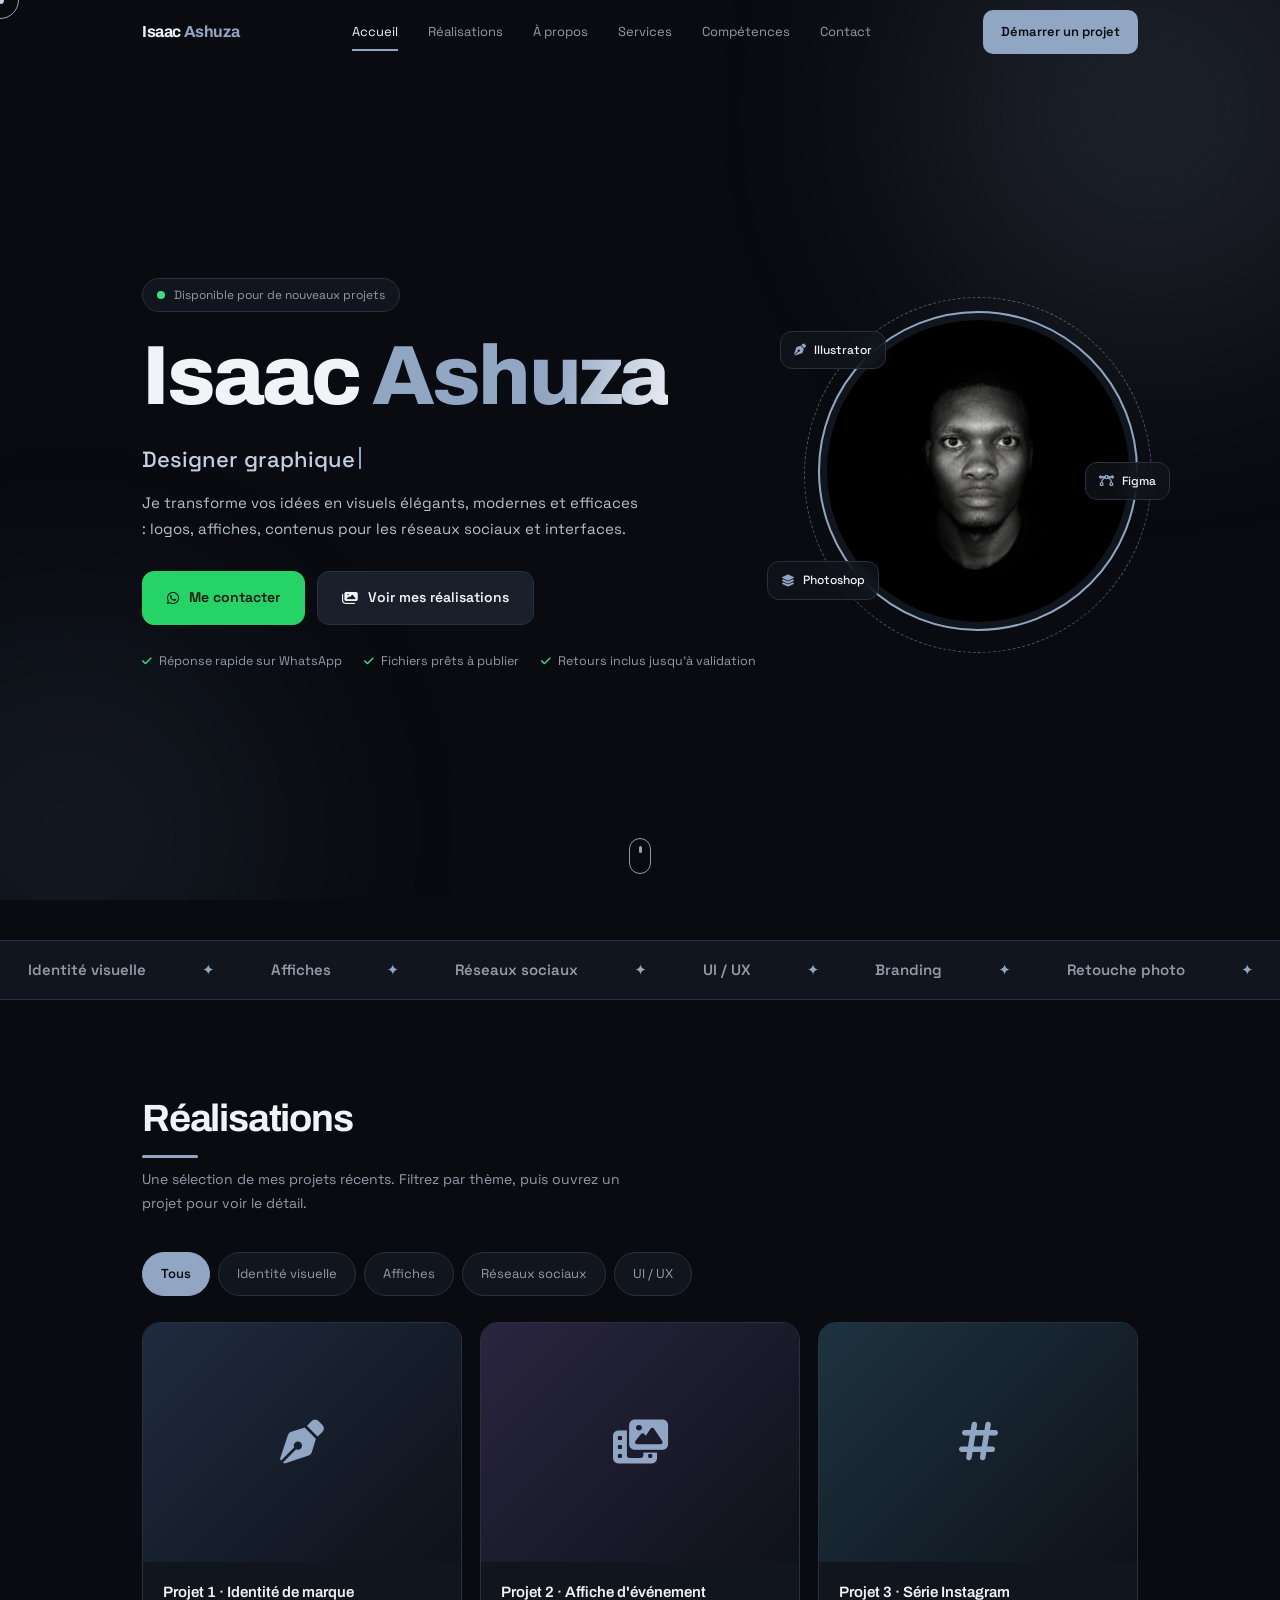
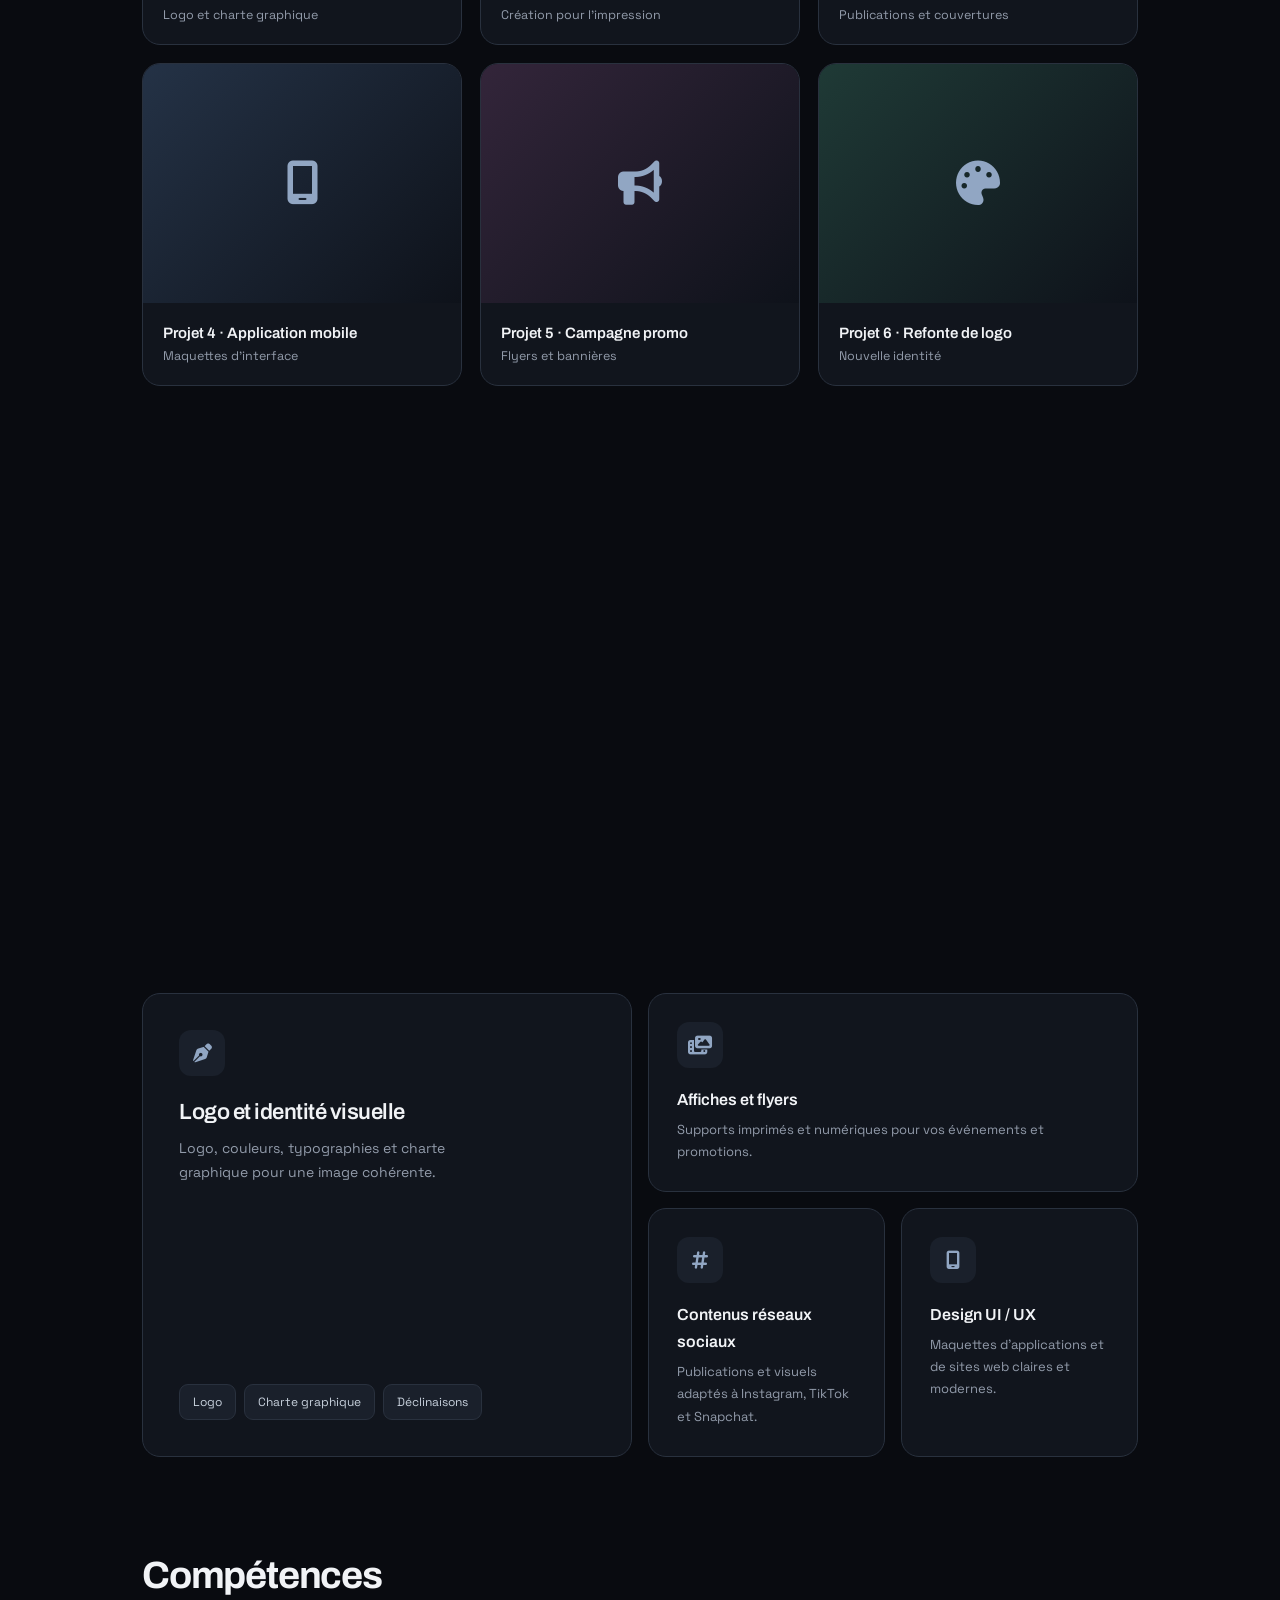
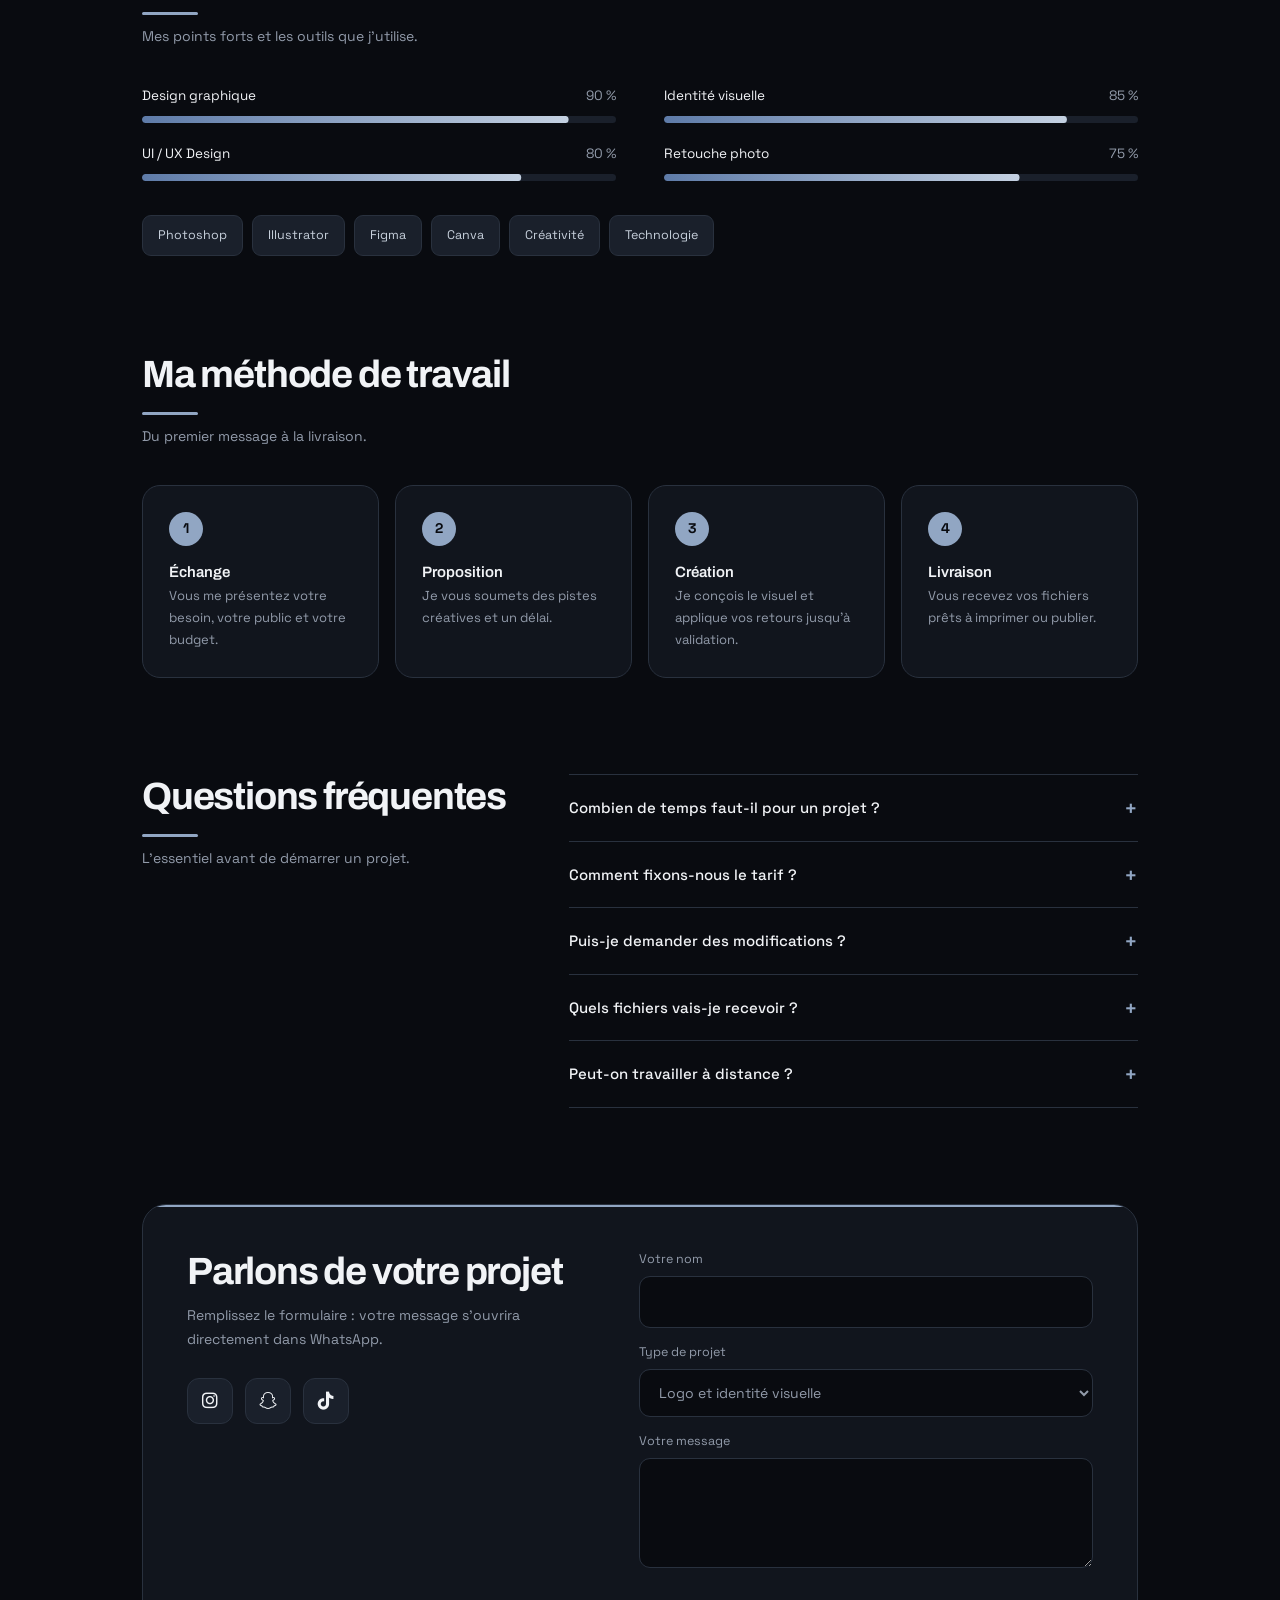
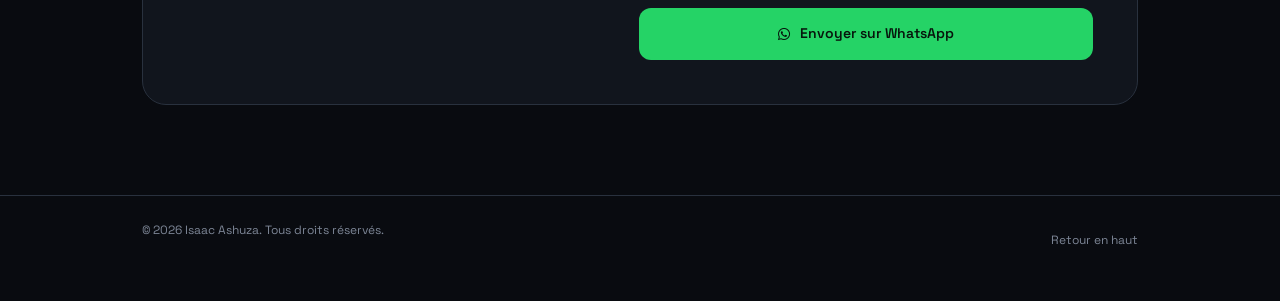
==== commit fe7b4a0b: "Add files via upload Signed-off-by: Isaac Ashuza <isaacashuza05@gmail.com>" ====
--- a/index.html
+++ b/index.html
@@ -14,8 +14,11 @@
 <link rel="icon" href="data:image/svg+xml,%3Csvg xmlns='http://www.w3.org/2000/svg' viewBox='0 0 100 100'%3E%3Crect width='100' height='100' rx='22' fill='%2391A6C3'/%3E%3Ctext x='50' y='68' font-size='56' font-weight='700' text-anchor='middle' fill='%23090B10' font-family='Arial'%3EIA%3C/text%3E%3C/svg%3E">
 <link rel="preconnect" href="https://fonts.googleapis.com">
 <link rel="preconnect" href="https://fonts.gstatic.com" crossorigin>
-<link href="https://fonts.googleapis.com/css2?family=Poppins:wght@300;400;500;600;700;800&display=swap" rel="stylesheet">
+<link href="https://fonts.googleapis.com/css2?family=Archivo:wght@500;600;700;800&family=Space+Grotesk:wght@300;400;500;600&display=swap" rel="stylesheet">
 <link rel="stylesheet" href="https://cdnjs.cloudflare.com/ajax/libs/font-awesome/6.5.2/css/all.min.css">
+<meta name="twitter:card" content="summary_large_image">
+<meta name="color-scheme" content="dark">
+<script type="application/ld+json">{"@context":"https://schema.org","@type":"Person","name":"Isaac Ashuza","jobTitle":"Designer graphique","address":{"@type":"PostalAddress","addressLocality":"Goma","addressCountry":"CD"},"sameAs":["https://www.instagram.com/ash06769","https://www.snapchat.com/add/isaacashuza12","https://www.tiktok.com/@isaacash801"]}</script>
 <script>document.documentElement.classList.add('js')</script>
 <link rel="stylesheet" href="style.css">
 </head>
@@ -32,10 +35,10 @@
     <nav aria-label="Navigation principale">
       <ul class="links" id="links">
         <li><a href="#accueil">Accueil</a></li>
+        <li><a href="#realisations">Réalisations</a></li>
         <li><a href="#apropos">À propos</a></li>
         <li><a href="#services">Services</a></li>
         <li><a href="#competences">Compétences</a></li>
-        <li><a href="#realisations">Réalisations</a></li>
         <li><a href="#contact">Contact</a></li>
       </ul>
     </nav>
@@ -64,6 +67,23 @@
   </section>
 
   <div class="marquee" aria-hidden="true"><div class="mq" id="mq"></div></div>
+
+  <section id="realisations"><div class="wrap">
+    <h2 data-r>Réalisations</h2>
+    <p class="lead" data-r>Une sélection de mes projets récents. Filtrez par thème, puis ouvrez un projet pour voir le détail.</p>
+    <div class="filters" data-r role="group" aria-label="Filtrer les projets">
+      <button class="fb on" data-f="tous">Tous</button><button class="fb" data-f="identite">Identité visuelle</button><button class="fb" data-f="affiche">Affiches</button><button class="fb" data-f="social">Réseaux sociaux</button><button class="fb" data-f="ui">UI / UX</button>
+    </div>
+    <!-- Pour ajouter votre image : remplacez le <i> par <img src="projet1.jpg" alt="Description" loading="lazy"> -->
+    <div class="projects">
+      <article class="proj" data-c="identite"><div class="thumb" style="--g1:#1F2B3F;--g2:#0E121A"><i class="fas fa-pen-nib"></i><span class="go">Voir le projet</span></div><div class="info"><h3>Projet 1 · Identité de marque</h3><p>Logo et charte graphique</p></div></article>
+      <article class="proj" data-c="affiche"><div class="thumb" style="--g1:#2A2540;--g2:#0E121A"><i class="fas fa-photo-film"></i><span class="go">Voir le projet</span></div><div class="info"><h3>Projet 2 · Affiche d'événement</h3><p>Création pour l'impression</p></div></article>
+      <article class="proj" data-c="social"><div class="thumb" style="--g1:#1D3340;--g2:#0E121A"><i class="fas fa-hashtag"></i><span class="go">Voir le projet</span></div><div class="info"><h3>Projet 3 · Série Instagram</h3><p>Publications et couvertures</p></div></article>
+      <article class="proj" data-c="ui"><div class="thumb" style="--g1:#243246;--g2:#0E121A"><i class="fas fa-mobile-screen"></i><span class="go">Voir le projet</span></div><div class="info"><h3>Projet 4 · Application mobile</h3><p>Maquettes d'interface</p></div></article>
+      <article class="proj" data-c="affiche"><div class="thumb" style="--g1:#33253A;--g2:#0E121A"><i class="fas fa-bullhorn"></i><span class="go">Voir le projet</span></div><div class="info"><h3>Projet 5 · Campagne promo</h3><p>Flyers et bannières</p></div></article>
+      <article class="proj" data-c="identite"><div class="thumb" style="--g1:#1F3A36;--g2:#0E121A"><i class="fas fa-palette"></i><span class="go">Voir le projet</span></div><div class="info"><h3>Projet 6 · Refonte de logo</h3><p>Nouvelle identité</p></div></article>
+    </div>
+  </div></section>
 
   <section id="apropos"><div class="wrap about">
     <div data-r>
@@ -104,23 +124,6 @@
     </div>
     <div class="tags" data-r>
       <span class="tag">Photoshop</span><span class="tag">Illustrator</span><span class="tag">Figma</span><span class="tag">Canva</span><span class="tag">Créativité</span><span class="tag">Technologie</span>
-    </div>
-  </div></section>
-
-  <section id="realisations"><div class="wrap">
-    <h2 data-r>Réalisations</h2>
-    <p class="lead" data-r>Une sélection de mes projets récents. Filtrez par thème, puis ouvrez un projet pour voir le détail.</p>
-    <div class="filters" data-r role="group" aria-label="Filtrer les projets">
-      <button class="fb on" data-f="tous">Tous</button><button class="fb" data-f="identite">Identité visuelle</button><button class="fb" data-f="affiche">Affiches</button><button class="fb" data-f="social">Réseaux sociaux</button><button class="fb" data-f="ui">UI / UX</button>
-    </div>
-    <!-- Pour ajouter votre image : remplacez le <i> par <img src="projet1.jpg" alt="Description" loading="lazy"> -->
-    <div class="projects">
-      <article class="proj" data-c="identite"><div class="thumb" style="--g1:#1F2B3F;--g2:#0E121A"><i class="fas fa-pen-nib"></i></div><div class="info"><h3>Projet 1 · Identité de marque</h3><p>Logo et charte graphique</p></div></article>
-      <article class="proj" data-c="affiche"><div class="thumb" style="--g1:#2A2540;--g2:#0E121A"><i class="fas fa-photo-film"></i></div><div class="info"><h3>Projet 2 · Affiche d'événement</h3><p>Création pour l'impression</p></div></article>
-      <article class="proj" data-c="social"><div class="thumb" style="--g1:#1D3340;--g2:#0E121A"><i class="fas fa-hashtag"></i></div><div class="info"><h3>Projet 3 · Série Instagram</h3><p>Publications et couvertures</p></div></article>
-      <article class="proj" data-c="ui"><div class="thumb" style="--g1:#243246;--g2:#0E121A"><i class="fas fa-mobile-screen"></i></div><div class="info"><h3>Projet 4 · Application mobile</h3><p>Maquettes d'interface</p></div></article>
-      <article class="proj" data-c="affiche"><div class="thumb" style="--g1:#33253A;--g2:#0E121A"><i class="fas fa-bullhorn"></i></div><div class="info"><h3>Projet 5 · Campagne promo</h3><p>Flyers et bannières</p></div></article>
-      <article class="proj" data-c="identite"><div class="thumb" style="--g1:#1F3A36;--g2:#0E121A"><i class="fas fa-palette"></i></div><div class="info"><h3>Projet 6 · Refonte de logo</h3><p>Nouvelle identité</p></div></article>
     </div>
   </div></section>
 
@@ -165,7 +168,7 @@
         <label>Votre nom<input id="fn" name="nom" autocomplete="name" required></label>
         <label>Type de projet<select id="ft"><option>Logo et identité visuelle</option><option>Affiche ou flyer</option><option>Contenu réseaux sociaux</option><option>Design UI / UX</option><option>Autre</option></select></label>
         <label>Votre message<textarea id="fm" required></textarea></label>
-        <p class="err" id="err" role="alert"></p>
+        <p class="err" id="err" role="status" aria-live="polite"></p>
         <button class="btn main mag" type="submit"><i class="fab fa-whatsapp"></i>Envoyer sur WhatsApp</button>
       </form>
     </div>
@@ -185,7 +188,7 @@
     <h3 id="dt"></h3>
     <p id="dd"></p>
     <div class="tags" id="dtools"></div>
-    <a class="btn main" id="dcta" href="#" target="_blank" rel="noopener noreferrer"><i class="fab fa-whatsapp"></i>Un projet similaire ? Écrivez-moi</a>
+    <div class="dact"><button id="dprev" aria-label="Projet précédent"><i class="fas fa-arrow-left" aria-hidden="true"></i></button><a class="btn main" id="dcta" href="#" target="_blank" rel="noopener noreferrer"><i class="fab fa-whatsapp"></i>Un projet similaire ? Écrivez-moi</a><button id="dnext" aria-label="Projet suivant"><i class="fas fa-arrow-right" aria-hidden="true"></i></button></div>
   </div>
 </dialog>
 
--- a/style.css
+++ b/style.css
@@ -357,3 +357,37 @@
   .faq .head{position:static}
   .trust{justify-content:center}
 }
+
+/* ==========================================================
+   FINITIONS « UI/UX PRO MAX »
+   Typographie Archivo + Space Grotesk (association « portfolio de designer »),
+   cibles tactiles de 44 px, appel à l'action sur les projets,
+   formulaire avec retour d'état
+   ========================================================== */
+:root{--f-h:'Archivo','Arial Narrow',system-ui,sans-serif;--f-b:'Space Grotesk',system-ui,-apple-system,'Segoe UI',sans-serif}
+body{font-family:var(--f-b)}
+h1,h2,h3,.logo,.ld b,.stat b{font-family:var(--f-h)}
+h1{letter-spacing:-.035em}
+
+/* Cibles tactiles (44 px minimum) */
+.links a{display:flex;align-items:center;min-height:44px}
+.navcta{display:inline-flex;align-items:center;min-height:44px}
+.fb{min-height:44px}
+.x{width:44px;height:44px}
+footer a{display:inline-block;padding:10px 0}
+
+/* Projets : appel à l'action au survol (toujours visible au toucher) */
+.go{position:absolute;left:50%;bottom:16px;z-index:2;translate:-50% 0;padding:10px 18px;border-radius:30px;background:var(--text);color:#090B10;font-size:13px;font-weight:600;white-space:nowrap;opacity:0;transform:translateY(12px);transition:opacity .3s,transform .45s var(--ease);pointer-events:none}
+.proj:hover .go,.proj:focus-visible .go{opacity:1;transform:none}
+@media(hover:none){.go{opacity:1;transform:none;bottom:12px;padding:8px 14px;font-size:12px}}
+
+/* Fiche projet : navigation entre projets */
+.dact{display:flex;gap:8px}
+.dact .btn{flex:1;width:auto}
+.dact button{flex:none;width:50px;border:1px solid var(--border);border-radius:12px;background:var(--surface-2);cursor:pointer;transition:border-color .25s,transform .3s var(--ease)}
+.dact button:hover{border-color:var(--accent);transform:translateY(-2px)}
+
+/* Formulaire : états de validation et d'envoi */
+.err.ok{color:#3DDC84}
+input[aria-invalid=true],textarea[aria-invalid=true]{border-color:#FF8A8A}
+form .btn[disabled]{opacity:.7;cursor:wait}
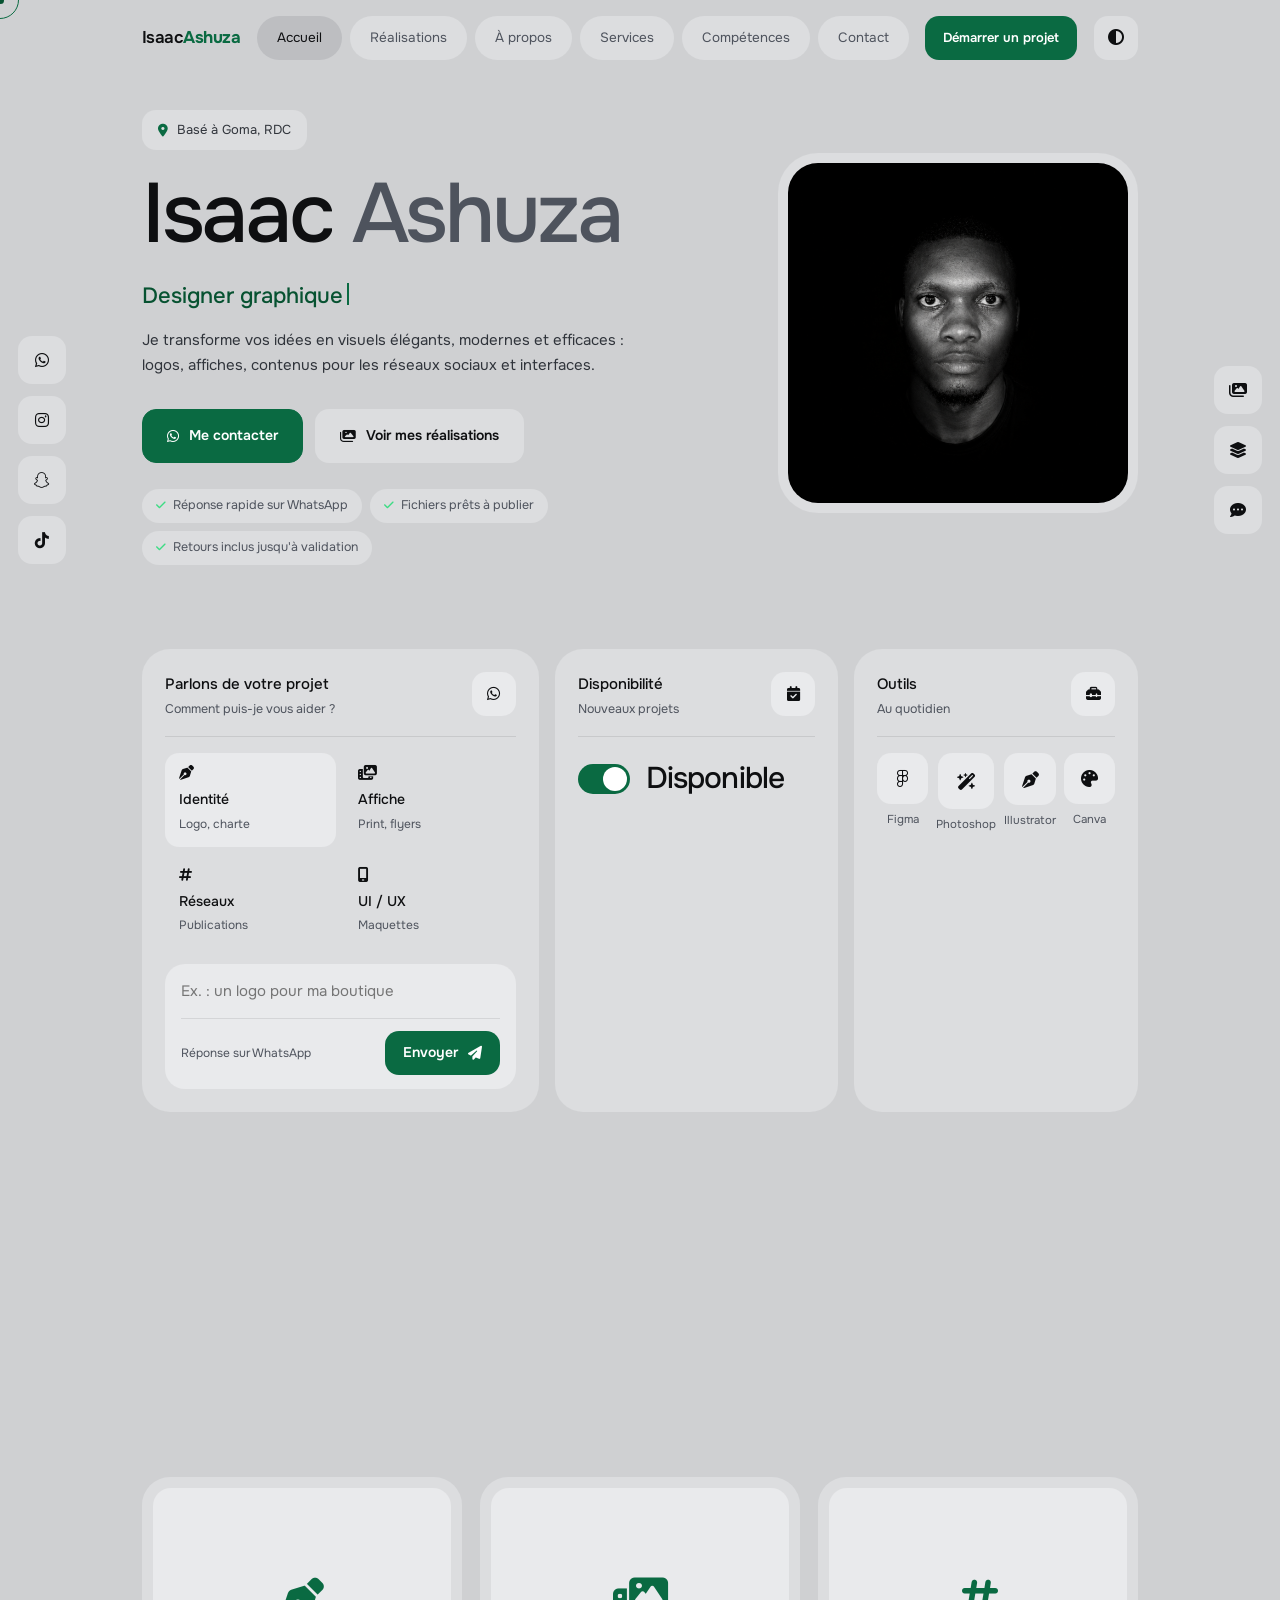
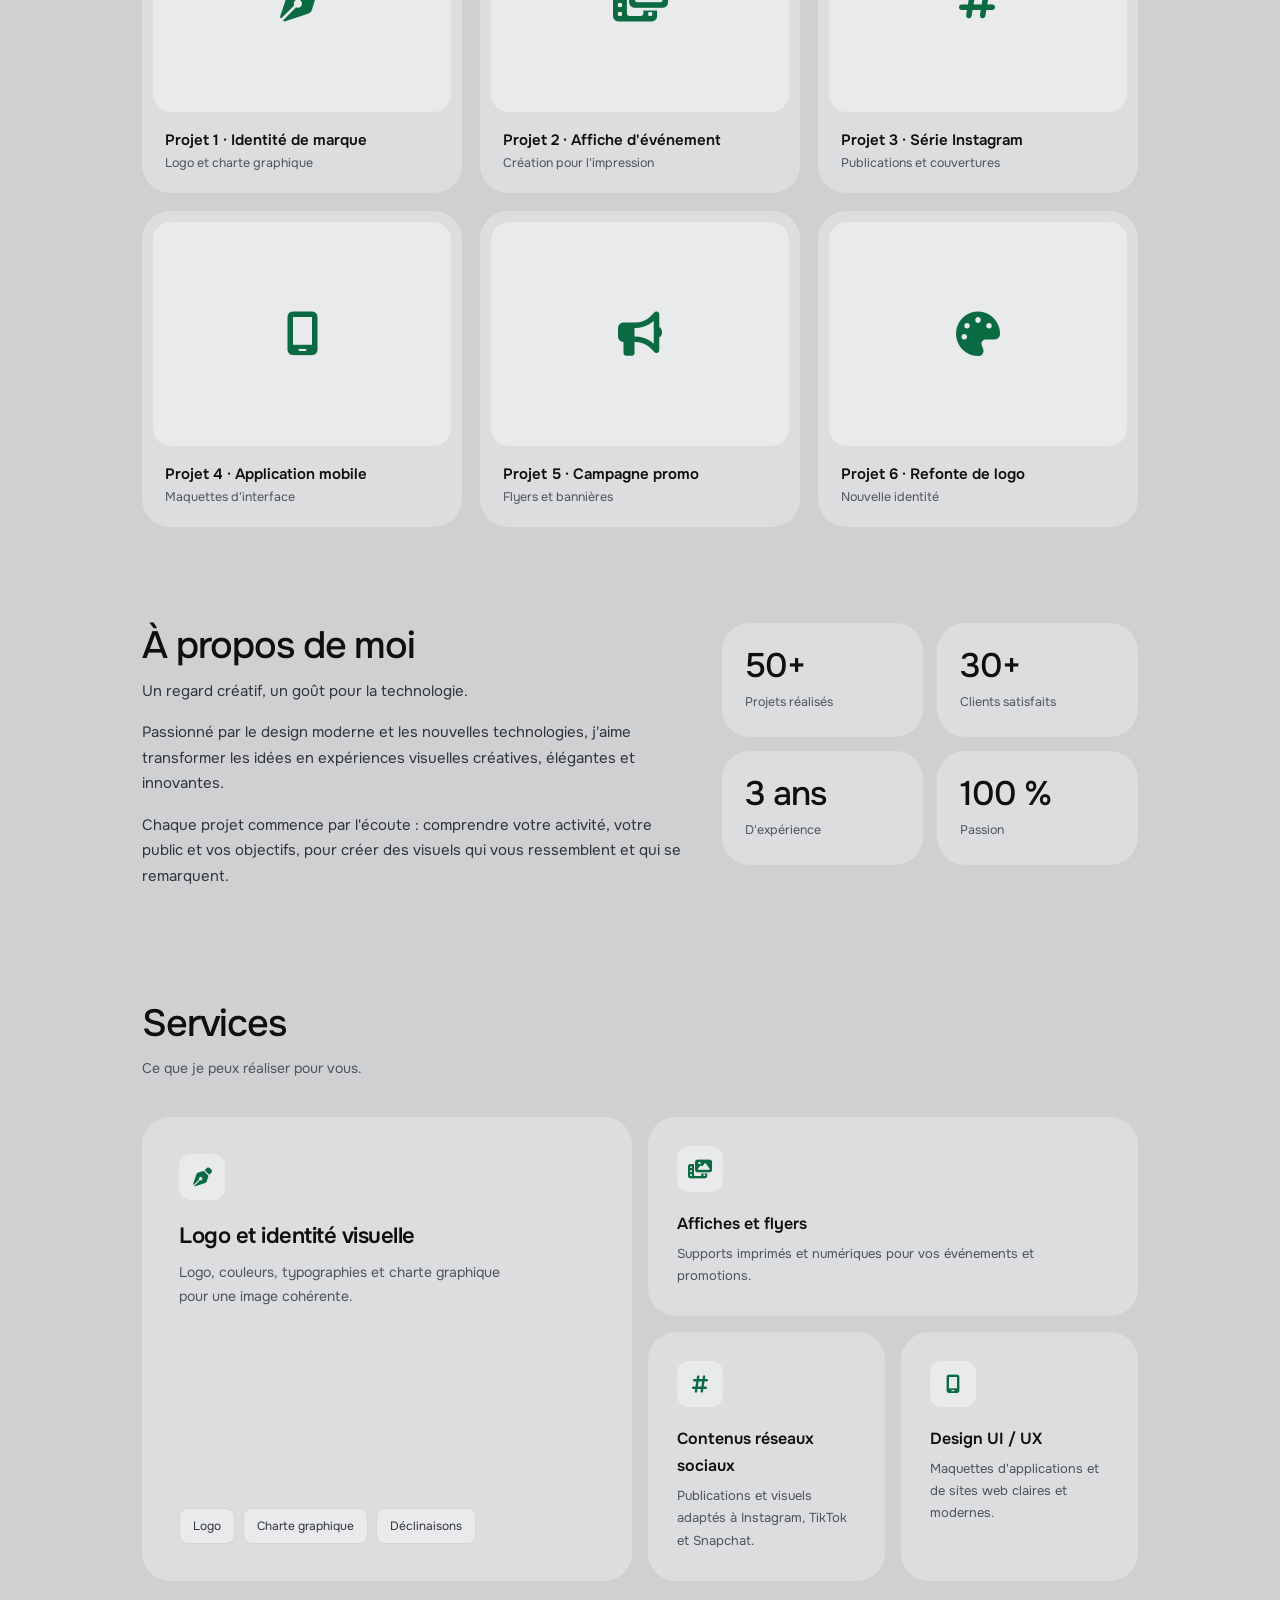
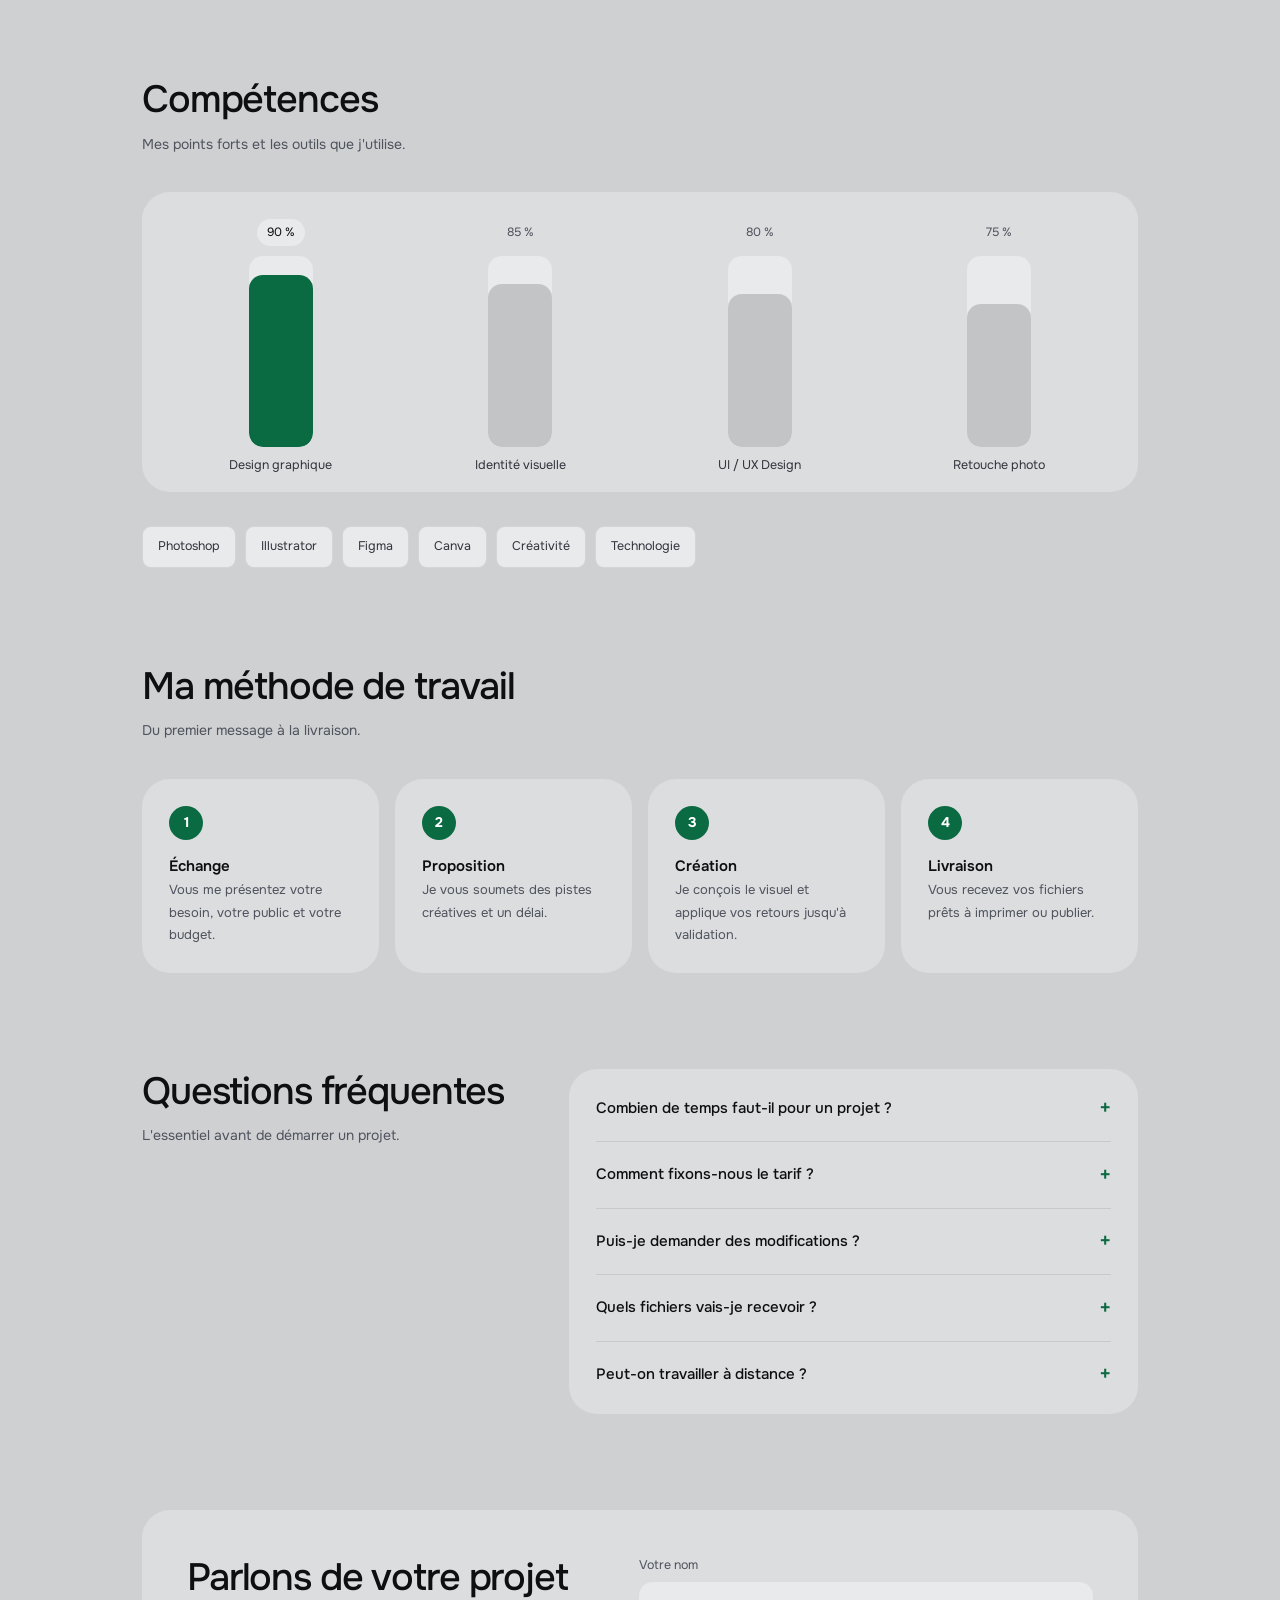
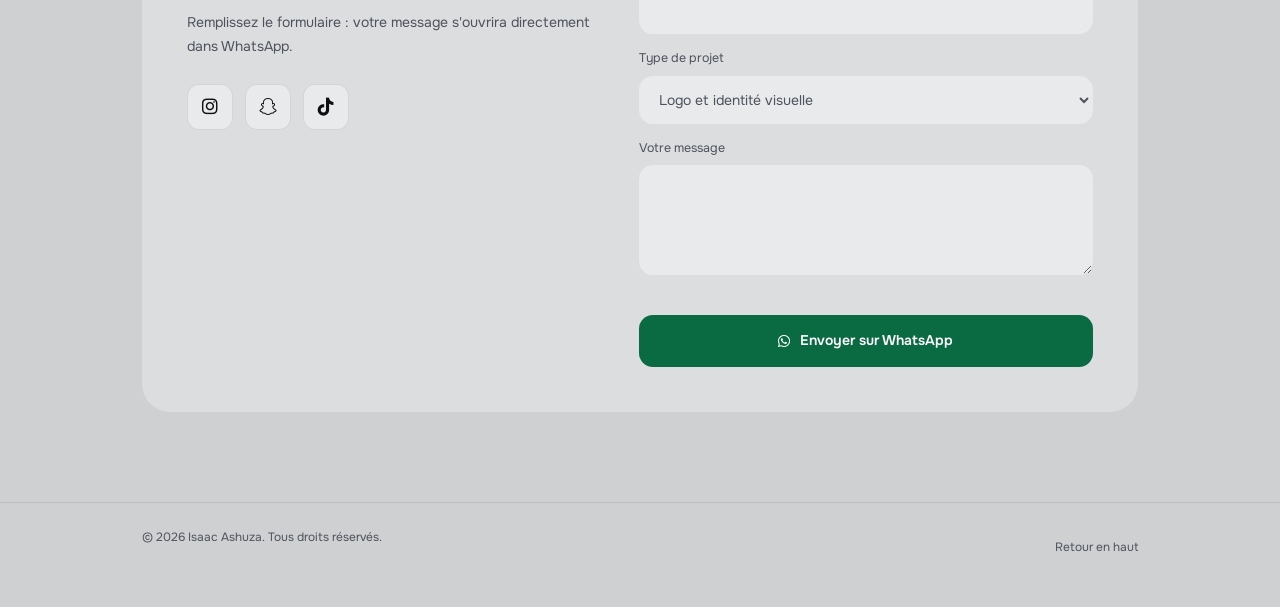
==== commit c7224599: "Add files via upload Signed-off-by: Isaac Ashuza <isaacashuza05@gmail.com>" ====
--- a/index.html
+++ b/index.html
@@ -3,7 +3,7 @@
 <head>
 <meta charset="UTF-8">
 <meta name="viewport" content="width=device-width, initial-scale=1.0">
-<meta name="theme-color" content="#090B10">
+<meta name="theme-color" content="#CFD0D2">
 <title>Isaac Ashuza | Designer graphique et créatif – Portfolio</title>
 <meta name="description" content="Isaac Ashuza, designer graphique à Goma (RDC). Identité visuelle, affiches, réseaux sociaux et design d'interfaces.">
 <meta property="og:type" content="website">
@@ -14,12 +14,12 @@
 <link rel="icon" href="data:image/svg+xml,%3Csvg xmlns='http://www.w3.org/2000/svg' viewBox='0 0 100 100'%3E%3Crect width='100' height='100' rx='22' fill='%2391A6C3'/%3E%3Ctext x='50' y='68' font-size='56' font-weight='700' text-anchor='middle' fill='%23090B10' font-family='Arial'%3EIA%3C/text%3E%3C/svg%3E">
 <link rel="preconnect" href="https://fonts.googleapis.com">
 <link rel="preconnect" href="https://fonts.gstatic.com" crossorigin>
-<link href="https://fonts.googleapis.com/css2?family=Archivo:wght@500;600;700;800&family=Space+Grotesk:wght@300;400;500;600&display=swap" rel="stylesheet">
+<link href="https://fonts.googleapis.com/css2?family=Onest:wght@300;400;500;600;700&display=swap" rel="stylesheet">
 <link rel="stylesheet" href="https://cdnjs.cloudflare.com/ajax/libs/font-awesome/6.5.2/css/all.min.css">
 <meta name="twitter:card" content="summary_large_image">
-<meta name="color-scheme" content="dark">
+<meta name="color-scheme" content="dark light">
 <script type="application/ld+json">{"@context":"https://schema.org","@type":"Person","name":"Isaac Ashuza","jobTitle":"Designer graphique","address":{"@type":"PostalAddress","addressLocality":"Goma","addressCountry":"CD"},"sameAs":["https://www.instagram.com/ash06769","https://www.snapchat.com/add/isaacashuza12","https://www.tiktok.com/@isaacash801"]}</script>
-<script>document.documentElement.classList.add('js')</script>
+<script>document.documentElement.classList.add('js');var t='light';try{t=localStorage.getItem('ia-theme')||'light'}catch(e){}document.documentElement.dataset.theme=t</script>
 <link rel="stylesheet" href="style.css">
 </head>
 <body>
@@ -43,15 +43,27 @@
       </ul>
     </nav>
     <a class="navcta" href="#contact">Démarrer un projet</a>
+    <button class="tgl" id="theme" aria-label="Basculer entre le thème sombre et le thème clair" aria-pressed="false"><i class="fas fa-circle-half-stroke" aria-hidden="true"></i></button>
     <button class="burger" id="burger" aria-label="Ouvrir le menu" aria-expanded="false" aria-controls="links"><span></span><span></span></button>
   </div>
 </header>
+<aside class="rail" aria-label="Réseaux et contact">
+  <a href="https://wa.me/243971981127" target="_blank" rel="noopener noreferrer" aria-label="WhatsApp"><i class="fab fa-whatsapp"></i></a>
+  <a href="https://www.instagram.com/ash06769?igsh=MWFqNnZ1bHA1bXRkYw==" target="_blank" rel="noopener noreferrer" aria-label="Instagram"><i class="fab fa-instagram"></i></a>
+  <a href="https://www.snapchat.com/add/isaacashuza12" target="_blank" rel="noopener noreferrer" aria-label="Snapchat"><i class="fab fa-snapchat"></i></a>
+  <a href="https://www.tiktok.com/@isaacash801" target="_blank" rel="noopener noreferrer" aria-label="TikTok"><i class="fab fa-tiktok"></i></a>
+</aside>
+<aside class="rail r" aria-label="Raccourcis de la page">
+  <a href="#realisations" aria-label="Réalisations"><i class="fas fa-images"></i></a>
+  <a href="#services" aria-label="Services"><i class="fas fa-layer-group"></i></a>
+  <a href="#contact" aria-label="Contact"><i class="fas fa-comment-dots"></i></a>
+</aside>
 
 <main id="contenu">
   <section class="hero" id="accueil" style="padding-top:110px">
     <div class="wrap">
       <div>
-        <p class="status rv" style="--d:0"><i></i>Disponible pour de nouveaux projets</p>
+        <p class="loc rv" style="--d:0"><i class="fas fa-location-dot" aria-hidden="true"></i><span>Basé à Goma, RDC</span></p>
         <h1 aria-label="Isaac Ashuza"><span class="w" style="--i:0"><span>Isaac</span></span> <span class="w" style="--i:1"><span>Ashuza</span></span></h1>
         <p class="role rv" style="--d:.1"><span id="typed"></span></p>
         <p class="intro rv" style="--d:.2">Je transforme vos idées en visuels élégants, modernes et efficaces : logos, affiches, contenus pour les réseaux sociaux et interfaces.</p>
@@ -61,12 +73,24 @@
         </div>
         <ul class="trust rv" style="--d:.4"><li><i class="fas fa-check" aria-hidden="true"></i>Réponse rapide sur WhatsApp</li><li><i class="fas fa-check" aria-hidden="true"></i>Fichiers prêts à publier</li><li><i class="fas fa-check" aria-hidden="true"></i>Retours inclus jusqu'à validation</li></ul>
       </div>
-      <div class="photo rv" style="--d:.2"><img src="isaac.png" alt="Portrait d'Isaac Ashuza" width="320" height="320"><span class="chip c1" aria-hidden="true"><i class="fas fa-pen-nib"></i>Illustrator</span><span class="chip c2" aria-hidden="true"><i class="fas fa-layer-group"></i>Photoshop</span><span class="chip c3" aria-hidden="true"><i class="fas fa-bezier-curve"></i>Figma</span></div>
-    </div>
+      <div class="photo rv" style="--d:.2"><img src="isaac.png" alt="Portrait d'Isaac Ashuza" width="320" height="320"></div>
+            <div class="dash">
+          <form class="card2 compose rv" id="quick" style="--d:.5" aria-label="Démarrer un projet">
+            <div class="ch"><div class="wt"><b>Parlons de votre projet</b><small>Comment puis-je vous aider ?</small></div><a class="ib" href="https://wa.me/243971981127" target="_blank" rel="noopener noreferrer" aria-label="Ouvrir WhatsApp"><i class="fab fa-whatsapp" aria-hidden="true"></i></a></div>
+            <div class="opts" role="radiogroup" aria-label="Type de projet">
+              <label><input type="radio" name="q" value="Logo et identité visuelle" checked><span><i class="fas fa-pen-nib" aria-hidden="true"></i><b>Identité</b><small>Logo, charte</small></span></label>
+              <label><input type="radio" name="q" value="Affiche ou flyer"><span><i class="fas fa-photo-film" aria-hidden="true"></i><b>Affiche</b><small>Print, flyers</small></span></label>
+              <label><input type="radio" name="q" value="Contenu réseaux sociaux"><span><i class="fas fa-hashtag" aria-hidden="true"></i><b>Réseaux</b><small>Publications</small></span></label>
+              <label><input type="radio" name="q" value="Design UI / UX"><span><i class="fas fa-mobile-screen" aria-hidden="true"></i><b>UI / UX</b><small>Maquettes</small></span></label>
+            </div>
+            <div class="say"><input id="qt" aria-label="Décrivez votre projet" placeholder="Ex. : un logo pour ma boutique" autocomplete="off"><div class="srow"><small>Réponse sur WhatsApp</small><button class="btn main" type="submit">Envoyer<i class="fas fa-paper-plane" aria-hidden="true"></i></button></div></div>
+          </form>
+          <div class="card2 avail rv" style="--d:.6"><div class="ch"><div class="wt"><b>Disponibilité</b><small>Nouveaux projets</small></div><span class="ib" aria-hidden="true"><i class="fas fa-calendar-check"></i></span></div><div class="avrow"><span class="sw" aria-hidden="true"></span><p class="big">Disponible</p></div></div>
+          <div class="card2 tools rv" style="--d:.7"><div class="ch"><div class="wt"><b>Outils</b><small>Au quotidien</small></div><span class="ib" aria-hidden="true"><i class="fas fa-toolbox"></i></span></div><ul class="ti"><li><span><i class="fab fa-figma" aria-hidden="true"></i></span>Figma</li><li><span><i class="fas fa-wand-magic-sparkles" aria-hidden="true"></i></span>Photoshop</li><li><span><i class="fas fa-pen-nib" aria-hidden="true"></i></span>Illustrator</li><li><span><i class="fas fa-palette" aria-hidden="true"></i></span>Canva</li></ul></div>
+        </div>
+      </div>
     <span class="scroll" aria-hidden="true"></span>
   </section>
-
-  <div class="marquee" aria-hidden="true"><div class="mq" id="mq"></div></div>
 
   <section id="realisations"><div class="wrap">
     <h2 data-r>Réalisations</h2>
--- a/style.css
+++ b/style.css
@@ -87,14 +87,6 @@
 .scroll::after{content:"";position:absolute;top:7px;left:50%;width:3px;height:7px;margin-left:-1.5px;background:var(--accent);border-radius:3px;animation:wheel 1.6s infinite}
 @keyframes wheel{0%{opacity:1;transform:none}100%{opacity:0;transform:translateY(12px)}}
 
-/* Bandeau défilant */
-.marquee{margin-top:40px;border-block:1px solid var(--border);overflow:hidden;background:var(--surface);padding:16px 0}
-.mq{display:flex;width:max-content;animation:mq 28s linear infinite}
-.marquee:hover .mq{animation-play-state:paused}
-.mq span{padding:0 28px;font-size:15px;font-weight:600;color:var(--muted);white-space:nowrap}
-.mq span::after{content:"✦";margin-left:56px;color:var(--accent)}
-@keyframes mq{to{transform:translateX(-50%)}}
-
 /* Révélation au défilement */
 .js [data-r]{opacity:0}
 .js [data-r].in{opacity:1;animation:rise .9s var(--ease) calc(var(--d,0)*.1s) backwards}
@@ -391,3 +383,169 @@
 .err.ok{color:#3DDC84}
 input[aria-invalid=true],textarea[aria-invalid=true]{border-color:#FF8A8A}
 form .btn[disabled]{opacity:.7;cursor:wait}
+
+/* ==========================================================
+   STYLE « INTERFACE PLATE » (d'après votre maquette claire)
+   Surfaces unies en tons de gris, coins très arrondis, boutons
+   carrés et doux, filets fins, un seul accent vert. Aucun effet de verre.
+   ========================================================== */
+:root{
+  color-scheme:light;
+  --accent:#0A6A42;--accent-2:#075231;--on-accent:#fff;
+  --bg:#CFD0D2;--surface:#DCDDDF;--surface-2:#E9EAEC;--active:#BDBEC1;--border:rgba(0,0,0,.09);
+  --text:#0E0F11;--muted:#4E535D;--soft:#30343B;--field:#E9EAEC;--barfill:rgba(0,0,0,.16);
+  --panel:#E6E7E9;--menu:#D6D7D9;--r:28px;--rs:14px;
+  --f-h:'Onest',system-ui,-apple-system,'Segoe UI',sans-serif;--f-b:'Onest',system-ui,-apple-system,'Segoe UI',sans-serif;
+}
+:root[data-theme=dark]{
+  color-scheme:dark;
+  --accent:#3DDC97;--accent-2:#9DF0C6;--on-accent:#06150D;
+  --bg:#141517;--surface:#1C1E21;--surface-2:#26292D;--active:#363A40;--border:rgba(255,255,255,.08);
+  --text:#F1F2F4;--muted:#9BA0A9;--soft:#C6CAD1;--field:#26292D;--barfill:rgba(255,255,255,.2);
+  --panel:#1F2226;--menu:#1C1E21;
+}
+body{font-family:var(--f-b)}
+h1,h2,h3,.logo,.ld b,.stat b{font-family:var(--f-h)}
+.aurora{display:none}
+.card::before{display:none}
+
+/* Typographie : poids moyens, second mot du nom en gris */
+h1,h2,h3,.stat b,.ld b{font-weight:500}
+h1{letter-spacing:-.04em}
+h2{letter-spacing:-.03em}
+h2[data-r]::after{display:none}
+h1 .w:last-child{color:var(--muted)}
+@supports ((-webkit-background-clip:text) or (background-clip:text)){
+  h1 .w:last-child>span{background:none;-webkit-text-fill-color:currentColor;color:var(--muted);animation:none}
+}
+
+/* Surfaces unies */
+.card,.stat,.steps li,.proj,.contact,.skills,.qa,.card2{background:var(--surface);border:1px solid transparent;border-radius:var(--r);box-shadow:none;-webkit-backdrop-filter:none;backdrop-filter:none}
+.contact::before{display:none}
+.card:hover,.stat:hover,.steps li:hover,.proj:hover{background:var(--surface-2)}
+.intro,.about p,.dbody p:not(.dcat){color:var(--soft)}
+.tag,.mini li{background:var(--surface-2);color:var(--soft)}
+footer{color:var(--muted)}
+.stat b{color:var(--text)}
+.thumb,.dthumb{background:var(--surface-2);color:var(--accent)}
+.thumb{border-radius:calc(var(--r) - 10px)}
+.thumb::before{display:none}
+.thumb::after{background:var(--surface);color:var(--text);border-radius:12px;-webkit-backdrop-filter:none;backdrop-filter:none}
+.go{background:var(--text);color:var(--bg)}
+.proj{padding:10px}
+.info{padding:16px 12px 8px}
+.steps li::before,.socials a:hover,#top:hover,.card:hover i{color:var(--on-accent)}
+::selection{color:var(--on-accent)}
+dialog{background:var(--panel)}
+.x{background:var(--surface-2);color:var(--text)}
+#top{background:var(--surface);-webkit-backdrop-filter:none;backdrop-filter:none}
+.err.ok{color:var(--accent)}
+input,select,textarea{background:var(--field);border-color:transparent;border-radius:var(--rs)}
+
+/* Boutons carrés doux, un seul vert */
+.btn{border-radius:var(--rs);background:var(--surface);border-color:transparent}
+.btn:hover{background:var(--surface-2);border-color:var(--accent);color:var(--text);box-shadow:none}
+.btn::after{display:none}
+.btn.main{background:var(--accent);border-color:var(--accent);color:var(--on-accent)}
+.btn.main:hover{background:var(--accent-2);border-color:var(--accent-2);color:var(--on-accent);box-shadow:none}
+.dock{background:var(--accent);color:var(--on-accent);box-shadow:none}
+.fb{background:var(--surface);border:0;border-radius:999px;padding:0 20px}
+.fb:hover{color:var(--text)}
+.fb.on{background:var(--active);color:var(--text);font-weight:500}
+
+/* En-tête : onglets en pilules séparées, boutons carrés */
+.nav{height:76px}
+.logo{display:inline-flex;align-items:center;min-height:44px;font-size:17px;font-weight:600;letter-spacing:-.03em}
+.links{gap:8px}
+.links a{padding:0 20px;border-radius:999px;background:var(--surface);font-size:13.5px}
+.links a::after{display:none}
+.links a.on{background:var(--active);color:var(--text)}
+header.solid{background:var(--menu);-webkit-backdrop-filter:none;backdrop-filter:none}
+.navcta{border-radius:var(--rs);color:var(--on-accent)}
+.navcta:hover{box-shadow:none}
+.tgl{width:44px;height:44px;flex:none;border:0;border-radius:var(--rs);background:var(--surface);color:var(--text);cursor:pointer;transition:background .25s,transform .4s var(--ease)}
+.tgl:hover{background:var(--active);transform:rotate(180deg)}
+.burger{border:0;border-radius:var(--rs);background:var(--surface)}
+
+/* Boutons d'icônes de chaque côté (grands écrans) */
+.rail{display:none}
+@media(min-width:1240px){
+  .rail{display:flex;flex-direction:column;gap:12px;position:fixed;left:18px;top:50%;translate:0 -50%;z-index:90}
+  .rail.r{left:auto;right:18px}
+  .rail a{display:grid;place-items:center;width:48px;height:48px;border-radius:var(--rs);background:var(--surface);color:var(--text);transition:background .25s,transform .35s var(--ease)}
+  .rail a:hover{background:var(--active);transform:translateY(-2px)}
+}
+
+/* Accueil */
+.loc{display:inline-flex;align-items:center;gap:9px;min-height:40px;padding:0 16px;border-radius:var(--rs);background:var(--surface);font-size:13px;color:var(--soft)}
+.loc i{color:var(--accent)}
+.photo{width:min(360px,80vw)}
+.photo::before{display:none}
+.photo img{border:0;border-radius:40px;padding:10px;background:var(--surface)}
+.photo:hover img{transform:none;box-shadow:none}
+.scroll{display:none}
+.trust{gap:8px}
+.trust li{display:inline-flex;align-items:center;min-height:34px;padding:0 14px;border-radius:999px;background:var(--surface)}
+
+/* Cartes d'accueil : en-tête, filet fin, bouton carré */
+.dash{grid-column:1/-1;display:grid;grid-template-columns:1.4fr 1fr 1fr;gap:16px;margin-top:28px;text-align:left}
+.card2{display:flex;flex-direction:column;gap:16px;padding:22px}
+.ch{display:flex;justify-content:space-between;align-items:flex-start;gap:12px;padding-bottom:16px;border-bottom:1px solid var(--border)}
+.wt{display:grid;gap:2px}
+.wt b{font-size:15px;font-weight:500}
+.wt small{color:var(--muted);font-size:12.5px}
+.ib{display:grid;place-items:center;flex:none;width:44px;height:44px;border-radius:var(--rs);background:var(--surface-2);color:var(--text);font-size:15px}
+a.ib{transition:background .25s,transform .35s var(--ease)}
+a.ib:hover{background:var(--active);transform:translateY(-2px)}
+.opts{display:grid;grid-template-columns:repeat(2,1fr);gap:8px}
+.opts label{display:block;position:relative;font-size:inherit;color:inherit}
+.opts input{position:absolute;opacity:0;width:1px;height:1px}
+.opts span{display:grid;gap:2px;height:100%;padding:12px 14px;border-radius:var(--rs);cursor:pointer;transition:background .25s}
+.opts span:hover,.opts input:checked+span{background:var(--surface-2)}
+.opts input:focus-visible+span{outline:2px solid var(--accent);outline-offset:2px}
+.opts i{color:var(--text);font-size:15px;margin-bottom:6px}
+.opts b{font-size:14px;font-weight:500}
+.opts small{color:var(--muted);font-size:12px}
+.say{display:grid;gap:12px;padding:14px 16px;border-radius:20px;background:var(--surface-2)}
+.say:focus-within{box-shadow:0 0 0 2px var(--accent)}
+.say input{min-height:28px;padding:0;border:0;border-radius:0;background:transparent;font-size:15px}
+.say input:focus{box-shadow:none;transform:none}
+.srow{display:flex;justify-content:space-between;align-items:center;gap:10px;padding-top:12px;border-top:1px solid var(--border)}
+.srow small{color:var(--muted);font-size:12px}
+.srow .btn{min-height:44px;padding:0 18px}
+.avrow{display:flex;align-items:center;gap:16px}
+.sw{flex:none;width:52px;height:30px;border-radius:30px;background:var(--accent);position:relative}
+.sw::after{content:"";position:absolute;top:3px;right:3px;width:24px;height:24px;border-radius:50%;background:#fff}
+.big{font-size:30px;font-weight:500;letter-spacing:-.03em}
+.ti{display:grid;grid-template-columns:repeat(4,1fr);gap:8px;list-style:none;text-align:center;font-size:11.5px;color:var(--muted)}
+.ti span{display:grid;place-items:center;width:100%;max-width:56px;aspect-ratio:1;margin:0 auto 6px;border-radius:var(--rs);background:var(--surface-2);color:var(--text);font-size:17px;transition:background .3s,color .3s,transform .4s var(--ease)}
+.ti li:hover span{background:var(--accent);color:var(--on-accent);transform:translateY(-3px)}
+
+/* Compétences : histogramme */
+.skills{grid-template-columns:repeat(4,1fr);gap:12px;height:300px;padding:26px 24px 18px}
+.skills>div{display:flex;flex-direction:column;align-items:center;gap:10px;min-width:0}
+.sk-top{display:contents}
+.sk-top em{order:-2;padding:3px 10px;border-radius:20px;font-size:12px;transition:background .25s,color .25s}
+.sk-top span{font-size:12.5px;line-height:1.3;text-align:center;color:var(--soft)}
+.skills .bar{order:-1;flex:1;width:100%;max-width:64px;display:flex;align-items:flex-end;border-radius:var(--rs);background:var(--surface-2)}
+.skills .bar i{width:100%;height:calc(var(--v)*100%);border-radius:var(--rs);background:var(--barfill);transform:scaleY(0);transform-origin:bottom;transition:transform 1.2s var(--ease) .2s,background .25s}
+.skills .bar i::after{display:none}
+.skills>div.in .bar i{transform:scaleY(1)}
+.skills:not(:hover)>div:first-child .bar i,.skills>div:hover .bar i{background:var(--accent)}
+.skills>div:hover em,.skills:not(:hover)>div:first-child em{background:var(--surface-2);color:var(--text)}
+
+.qa{padding:6px 26px}
+.qa details:first-child{border-top:0}
+.qa details:last-child{border-bottom:0}
+
+@media(max-width:1080px){.navcta{display:none}.links a{padding:0 14px}}
+@media(max-width:820px){
+  .tgl{margin-left:auto;margin-right:8px}
+  .links{inset:76px 0 auto 0;gap:6px;padding:12px 22px 22px;background:var(--menu);border-bottom:0;border-radius:0 0 var(--r) var(--r)}
+  .links a{min-height:48px;padding:0 16px;border-radius:var(--rs);font-size:16px}
+  .dash{display:flex;overflow-x:auto;scroll-snap-type:x mandatory;gap:12px;width:calc(100% + 44px);max-width:none;padding:0 22px 6px;scrollbar-width:none}
+  .dash::-webkit-scrollbar{display:none}
+  .dash>*{flex:0 0 84%;scroll-snap-align:center}
+  .skills{padding:22px 14px 16px}
+}
+@media(max-width:420px){.srow{flex-direction:column;align-items:stretch}.srow .btn{justify-content:center}}
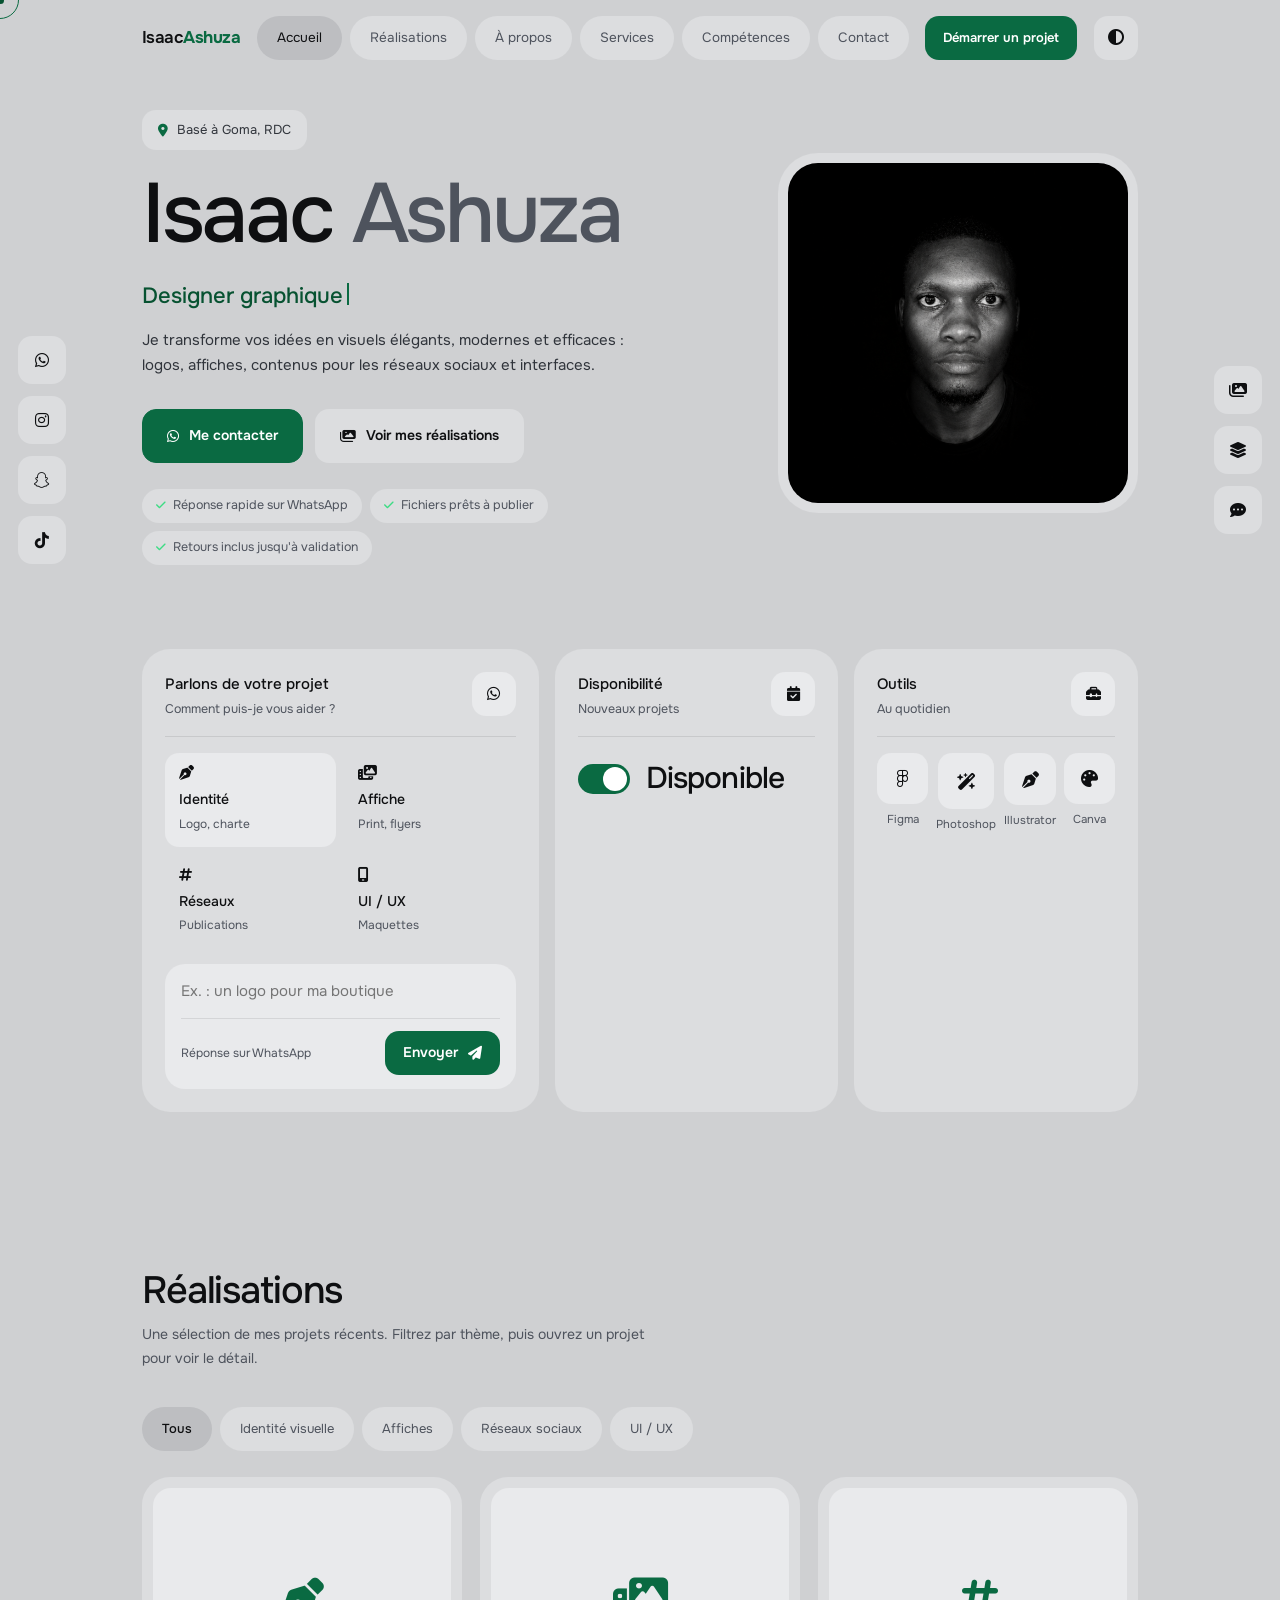
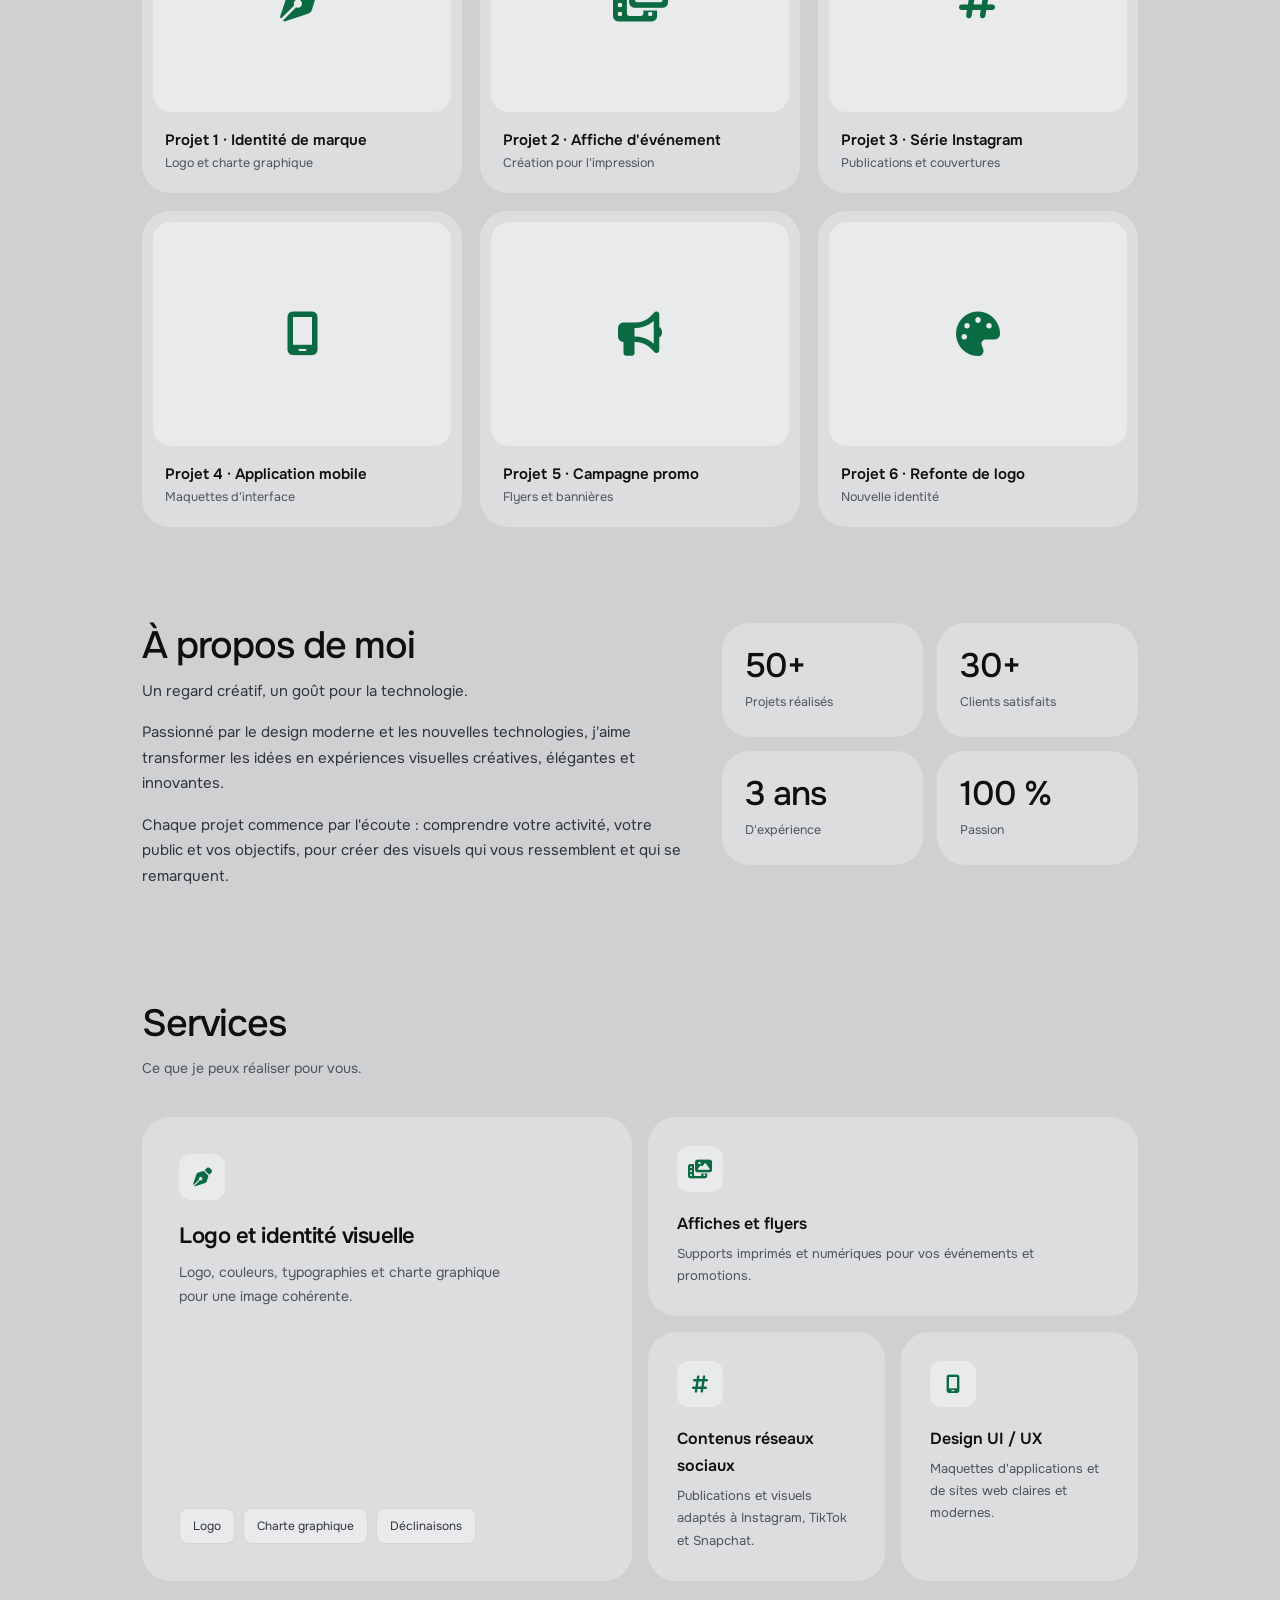
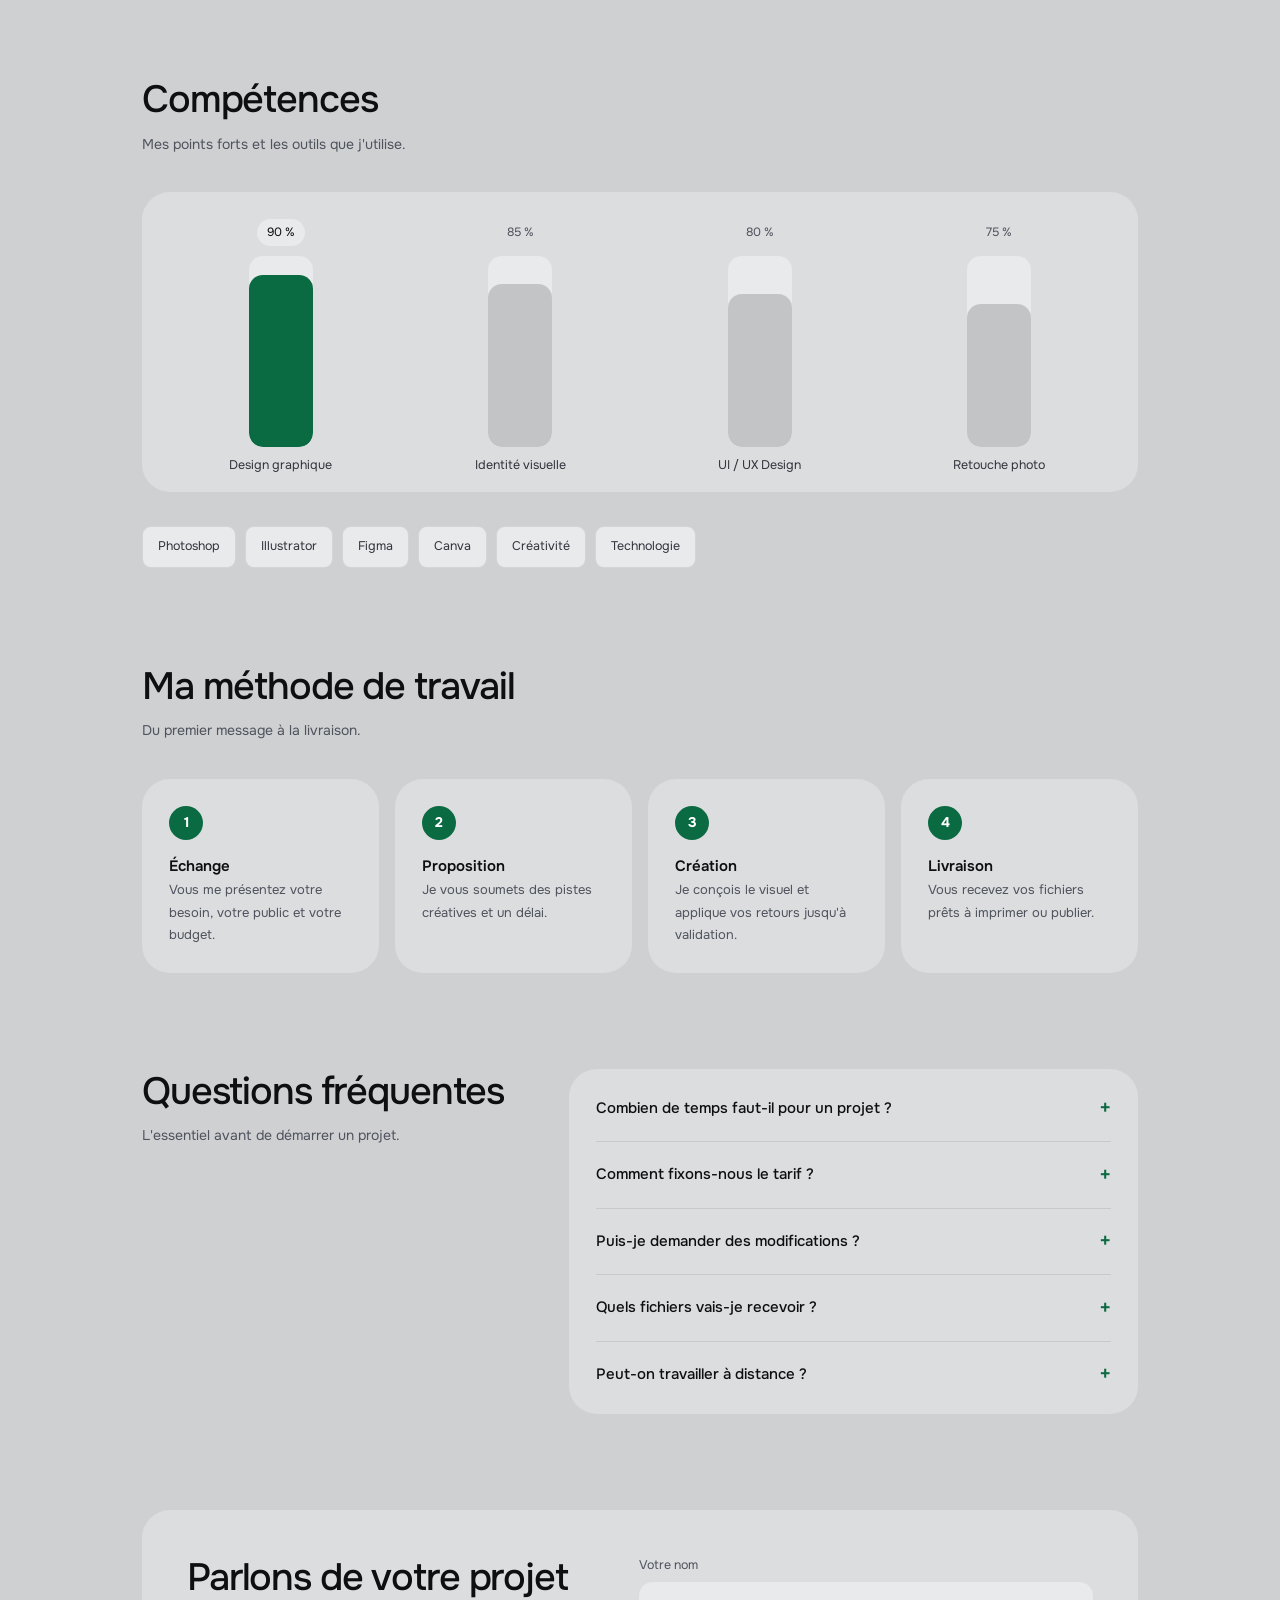
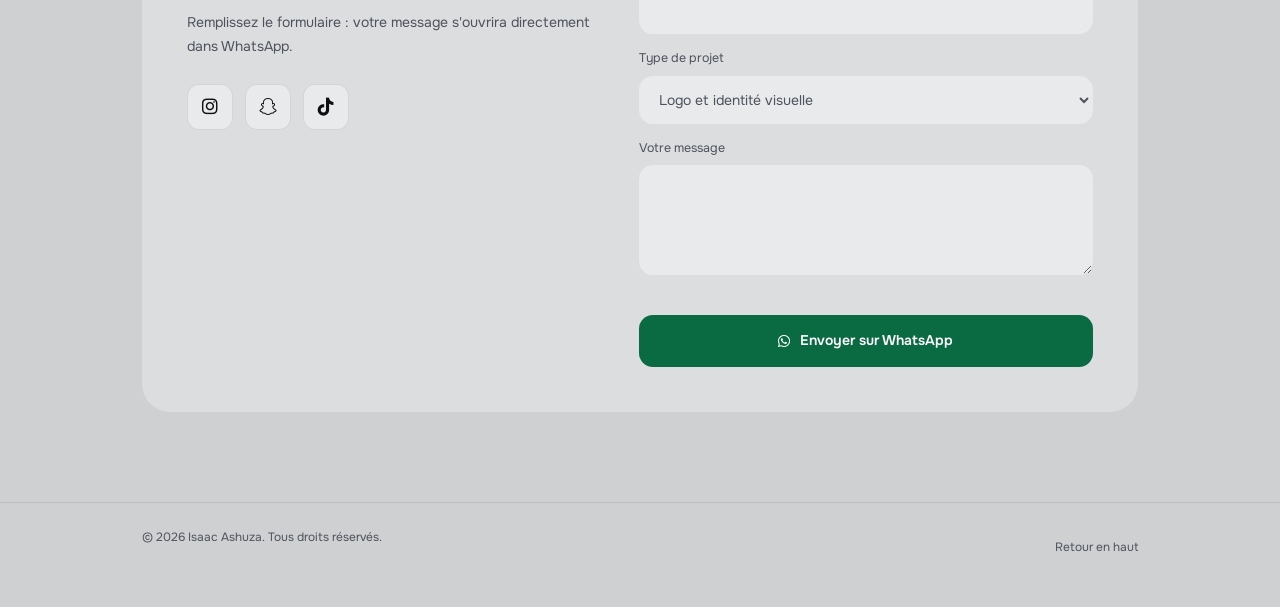
==== commit 483bed01: "Update index.html Signed-off-by: Isaac Ashuza <isaacashuza05@gmail.com>" ====
--- a/index.html
+++ b/index.html
@@ -49,9 +49,9 @@
 </header>
 <aside class="rail" aria-label="Réseaux et contact">
   <a href="https://wa.me/243971981127" target="_blank" rel="noopener noreferrer" aria-label="WhatsApp"><i class="fab fa-whatsapp"></i></a>
-  <a href="https://www.instagram.com/ash06769?igsh=MWFqNnZ1bHA1bXRkYw==" target="_blank" rel="noopener noreferrer" aria-label="Instagram"><i class="fab fa-instagram"></i></a>
+  <a href="https://www.instagram.com/ashuzaisaac/#" target="_blank" rel="noopener noreferrer" aria-label="Instagram"><i class="fab fa-instagram"></i></a>
   <a href="https://www.snapchat.com/add/isaacashuza12" target="_blank" rel="noopener noreferrer" aria-label="Snapchat"><i class="fab fa-snapchat"></i></a>
-  <a href="https://www.tiktok.com/@isaacash801" target="_blank" rel="noopener noreferrer" aria-label="TikTok"><i class="fab fa-tiktok"></i></a>
+  <a href="https://www.tiktok.com/@ashuzaisaac" target="_blank" rel="noopener noreferrer" aria-label="TikTok"><i class="fab fa-tiktok"></i></a>
 </aside>
 <aside class="rail r" aria-label="Raccourcis de la page">
   <a href="#realisations" aria-label="Réalisations"><i class="fas fa-images"></i></a>
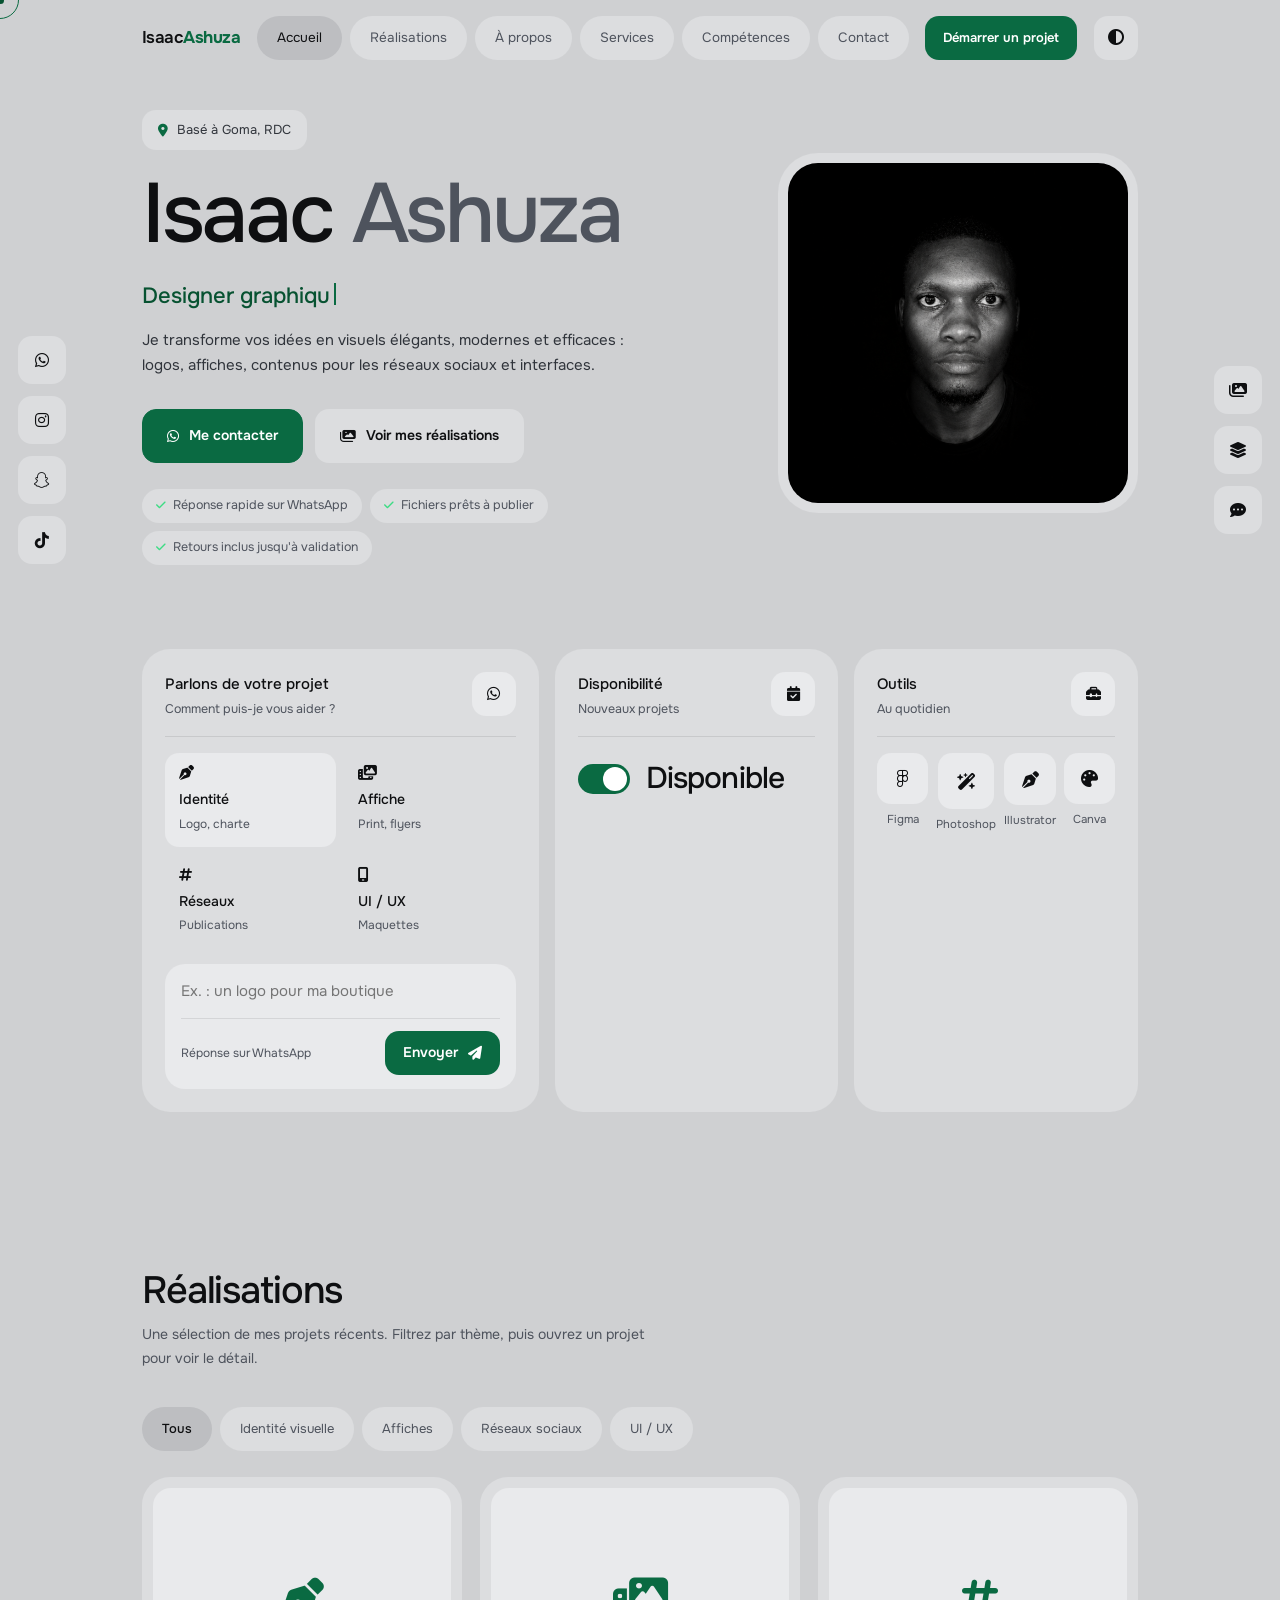
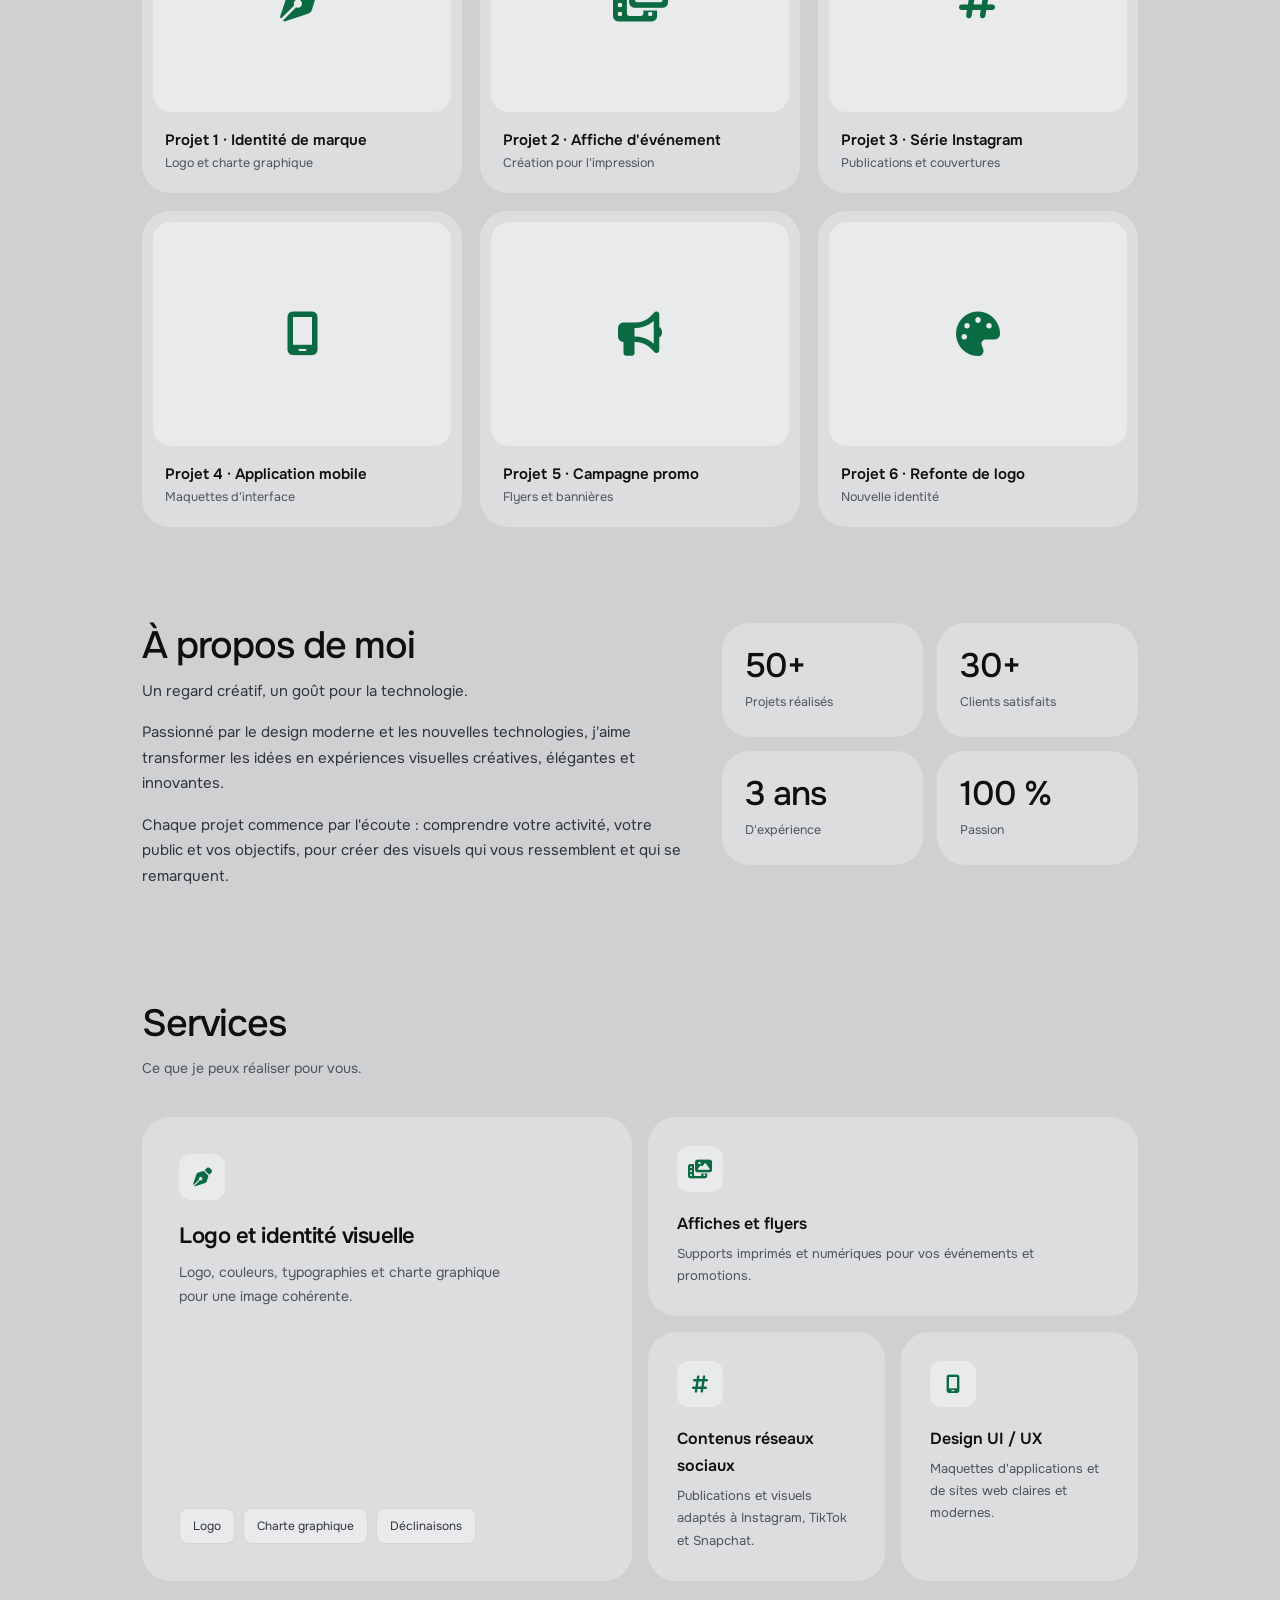
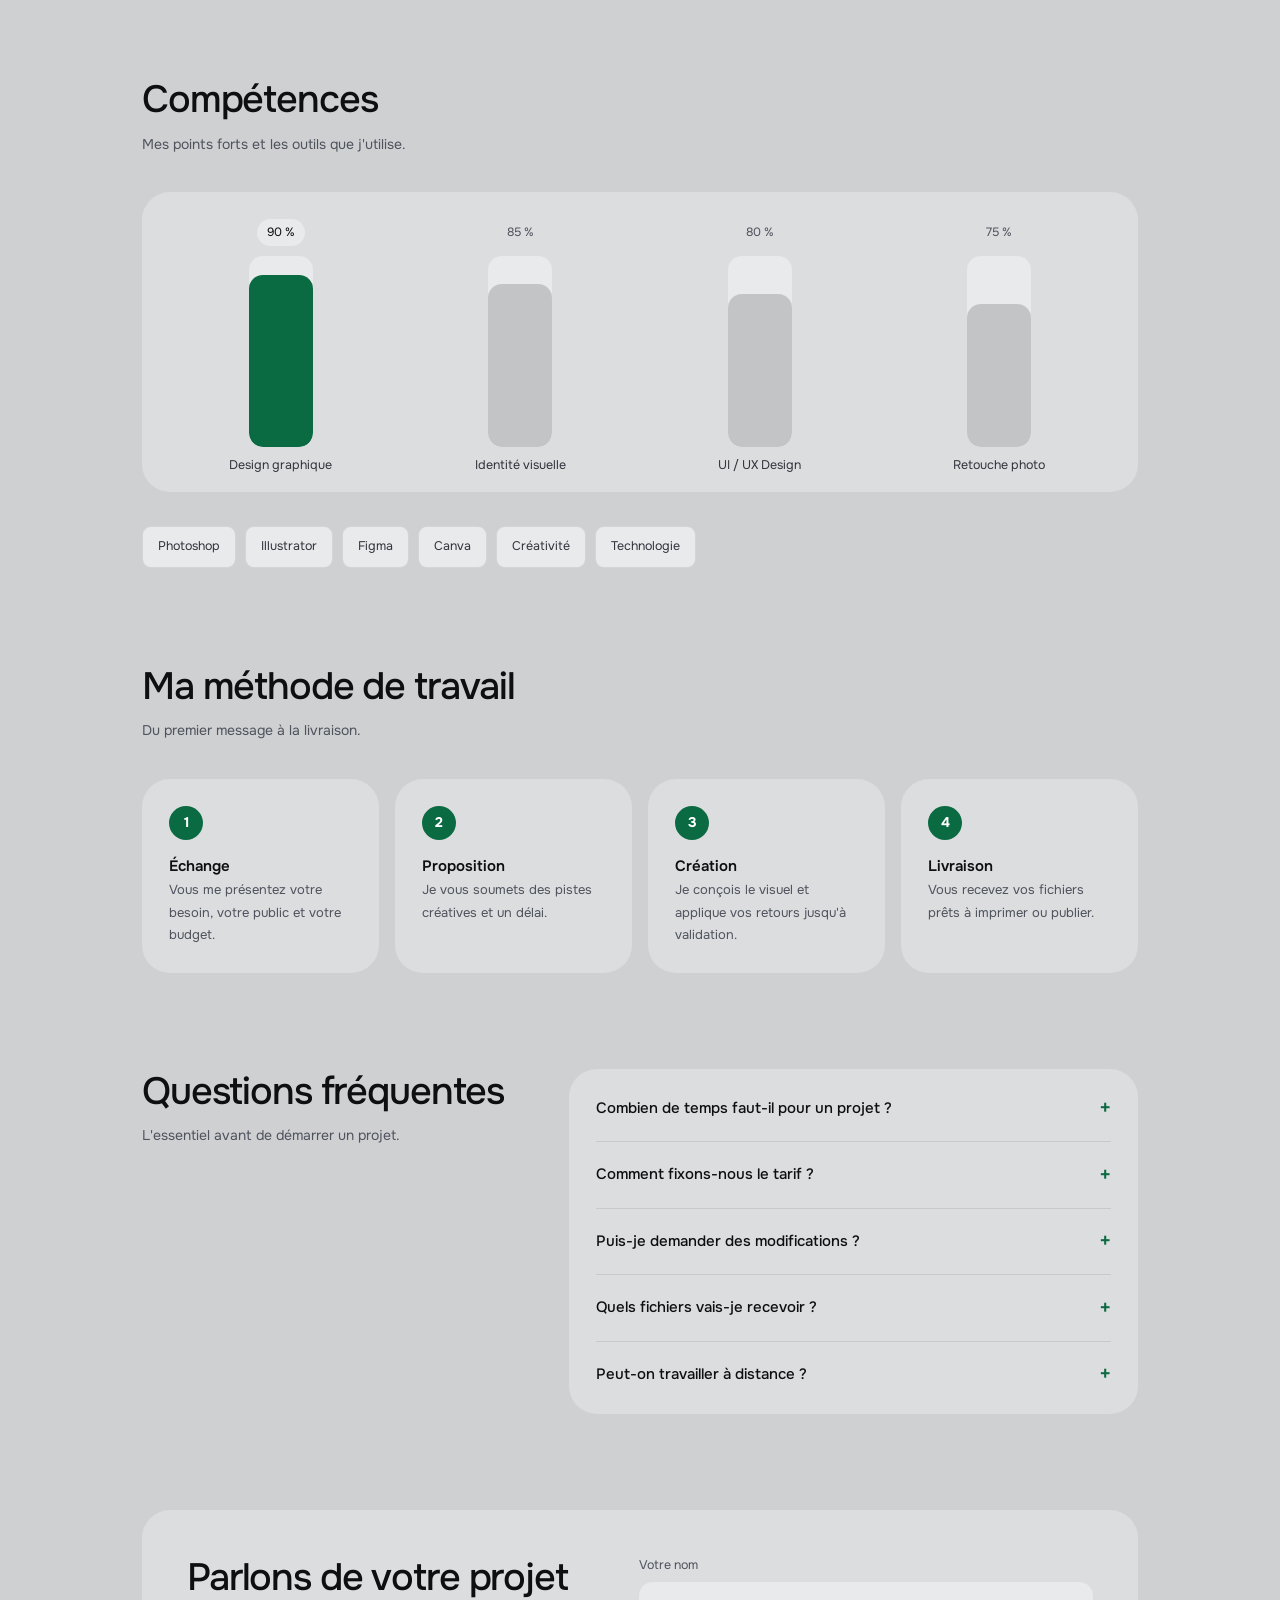
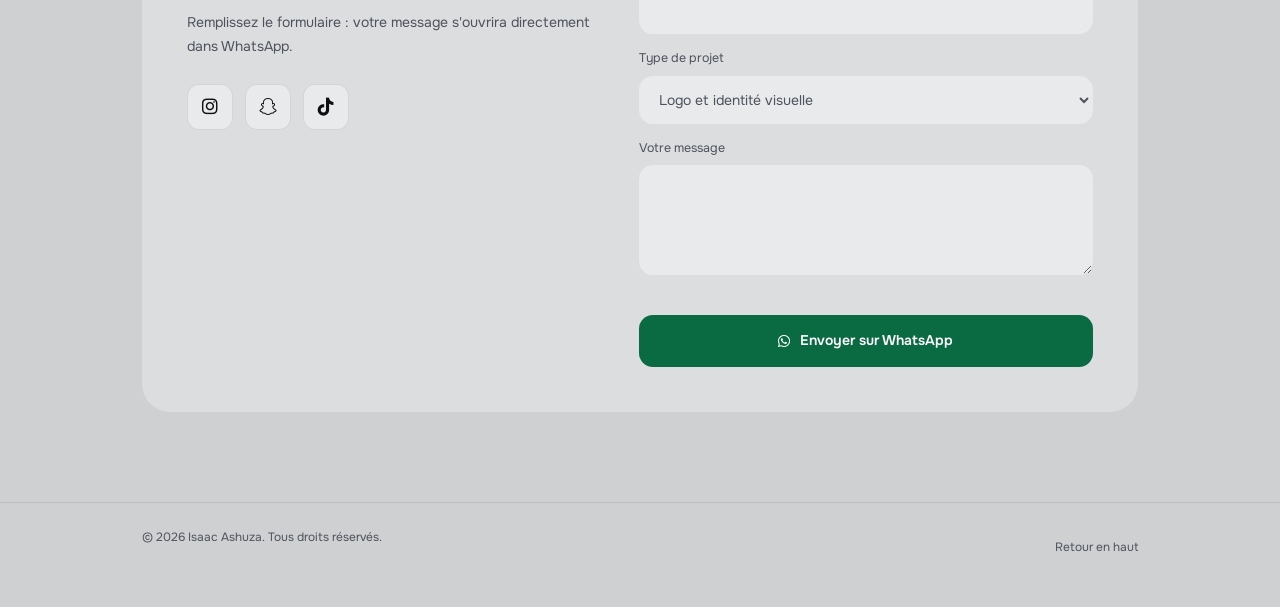
==== commit c463dcf6: "Add files via upload Signed-off-by: Isaac Ashuza <isaacashuza05@gmail.com>" ====
--- a/index.html
+++ b/index.html
@@ -18,7 +18,7 @@
 <link rel="stylesheet" href="https://cdnjs.cloudflare.com/ajax/libs/font-awesome/6.5.2/css/all.min.css">
 <meta name="twitter:card" content="summary_large_image">
 <meta name="color-scheme" content="dark light">
-<script type="application/ld+json">{"@context":"https://schema.org","@type":"Person","name":"Isaac Ashuza","jobTitle":"Designer graphique","address":{"@type":"PostalAddress","addressLocality":"Goma","addressCountry":"CD"},"sameAs":["https://www.instagram.com/ash06769","https://www.snapchat.com/add/isaacashuza12","https://www.tiktok.com/@isaacash801"]}</script>
+<script type="application/ld+json">{"@context":"https://schema.org","@type":"Person","name":"Isaac Ashuza","jobTitle":"Designer graphique","address":{"@type":"PostalAddress","addressLocality":"Goma","addressCountry":"CD"},"sameAs":["https://www.instagram.com/ashuzaisaac/","https://www.snapchat.com/add/isaacashuza12","https://www.tiktok.com/@isaacash801"]}</script>
 <script>document.documentElement.classList.add('js');var t='light';try{t=localStorage.getItem('ia-theme')||'light'}catch(e){}document.documentElement.dataset.theme=t</script>
 <link rel="stylesheet" href="style.css">
 </head>
@@ -49,9 +49,9 @@
 </header>
 <aside class="rail" aria-label="Réseaux et contact">
   <a href="https://wa.me/243971981127" target="_blank" rel="noopener noreferrer" aria-label="WhatsApp"><i class="fab fa-whatsapp"></i></a>
-  <a href="https://www.instagram.com/ashuzaisaac/#" target="_blank" rel="noopener noreferrer" aria-label="Instagram"><i class="fab fa-instagram"></i></a>
+  <a href="https://www.instagram.com/ashuzaisaac/" target="_blank" rel="noopener noreferrer" aria-label="Instagram"><i class="fab fa-instagram"></i></a>
   <a href="https://www.snapchat.com/add/isaacashuza12" target="_blank" rel="noopener noreferrer" aria-label="Snapchat"><i class="fab fa-snapchat"></i></a>
-  <a href="https://www.tiktok.com/@ashuzaisaac" target="_blank" rel="noopener noreferrer" aria-label="TikTok"><i class="fab fa-tiktok"></i></a>
+  <a href="https://www.tiktok.com/@isaacash801" target="_blank" rel="noopener noreferrer" aria-label="TikTok"><i class="fab fa-tiktok"></i></a>
 </aside>
 <aside class="rail r" aria-label="Raccourcis de la page">
   <a href="#realisations" aria-label="Réalisations"><i class="fas fa-images"></i></a>
@@ -183,7 +183,7 @@
         <h2>Parlons de votre projet</h2>
         <p class="lead">Remplissez le formulaire : votre message s'ouvrira directement dans WhatsApp.</p>
         <div class="socials">
-          <a href="https://www.instagram.com/ash06769?igsh=MWFqNnZ1bHA1bXRkYw==" target="_blank" rel="noopener noreferrer" aria-label="Instagram"><i class="fab fa-instagram"></i></a>
+          <a href="https://www.instagram.com/ashuzaisaac/" target="_blank" rel="noopener noreferrer" aria-label="Instagram"><i class="fab fa-instagram"></i></a>
           <a href="https://www.snapchat.com/add/isaacashuza12" target="_blank" rel="noopener noreferrer" aria-label="Snapchat"><i class="fab fa-snapchat"></i></a>
           <a href="https://www.tiktok.com/@isaacash801" target="_blank" rel="noopener noreferrer" aria-label="TikTok"><i class="fab fa-tiktok"></i></a>
         </div>
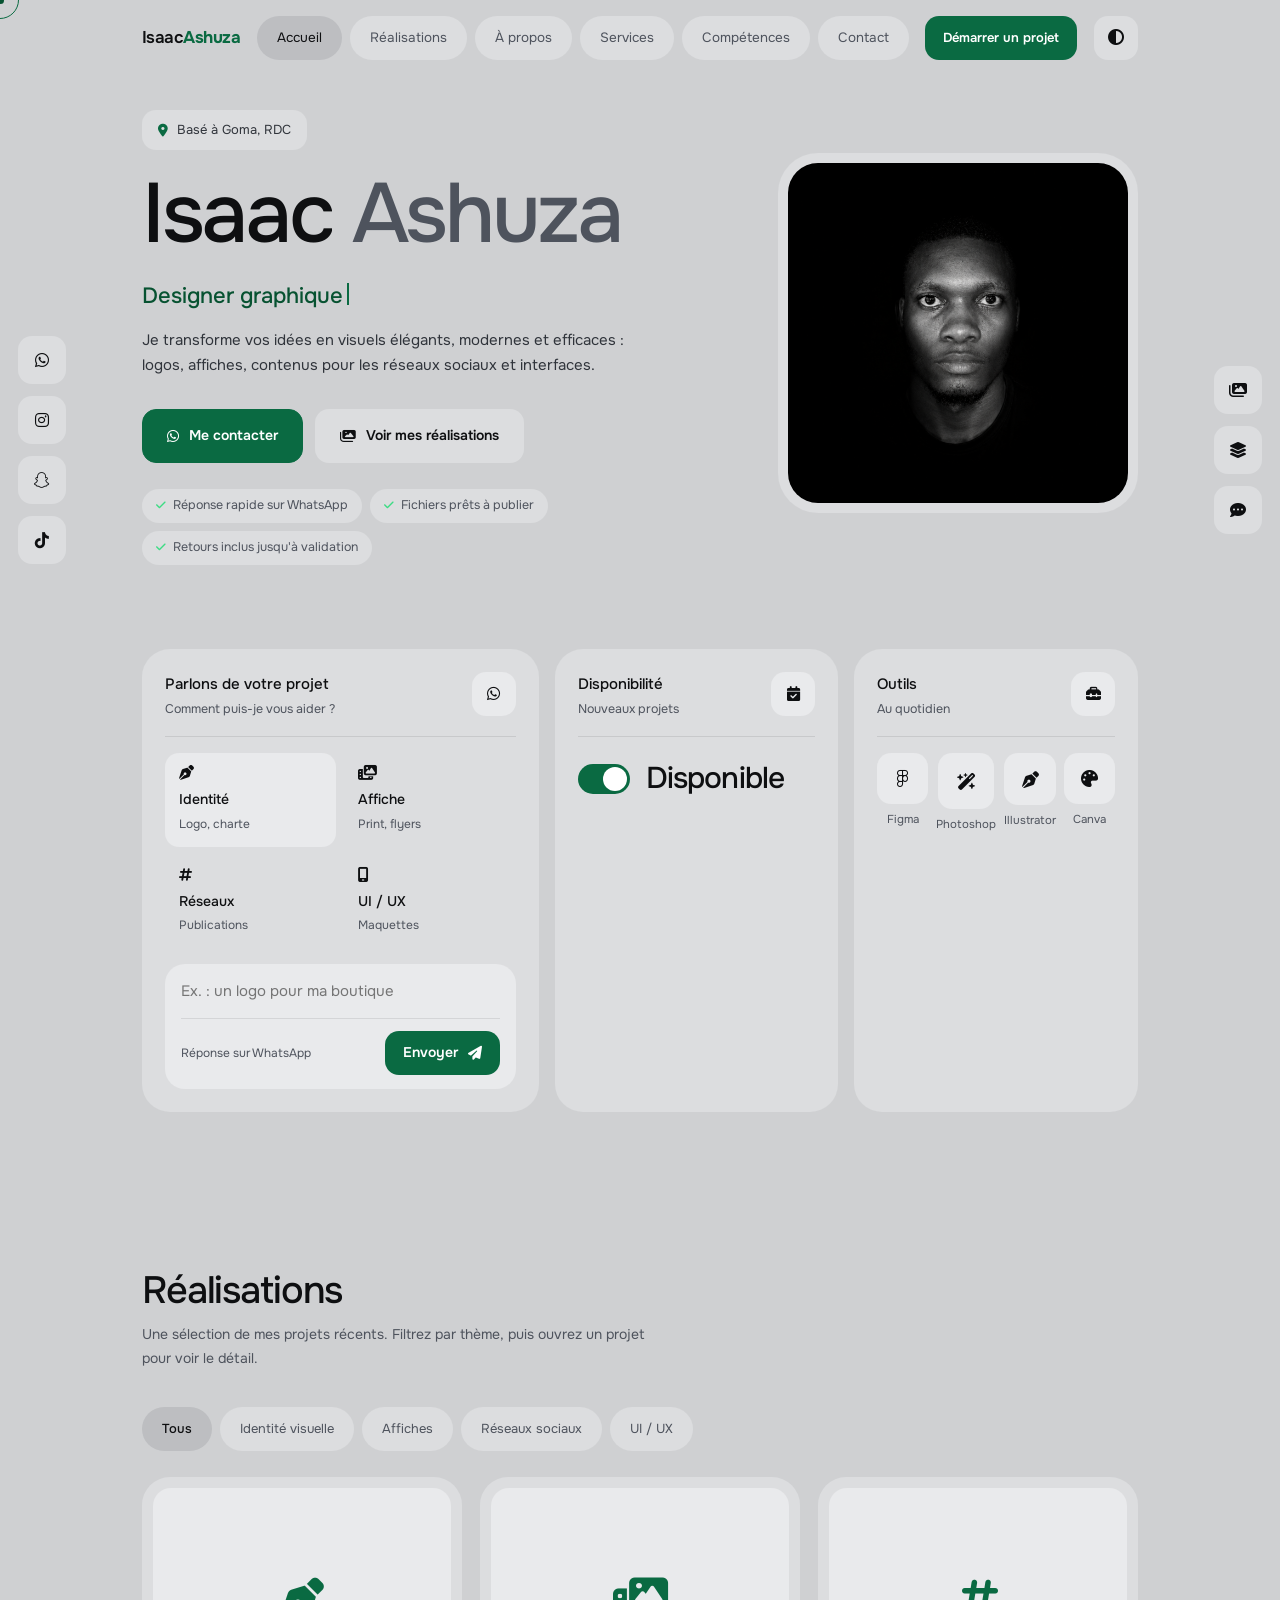
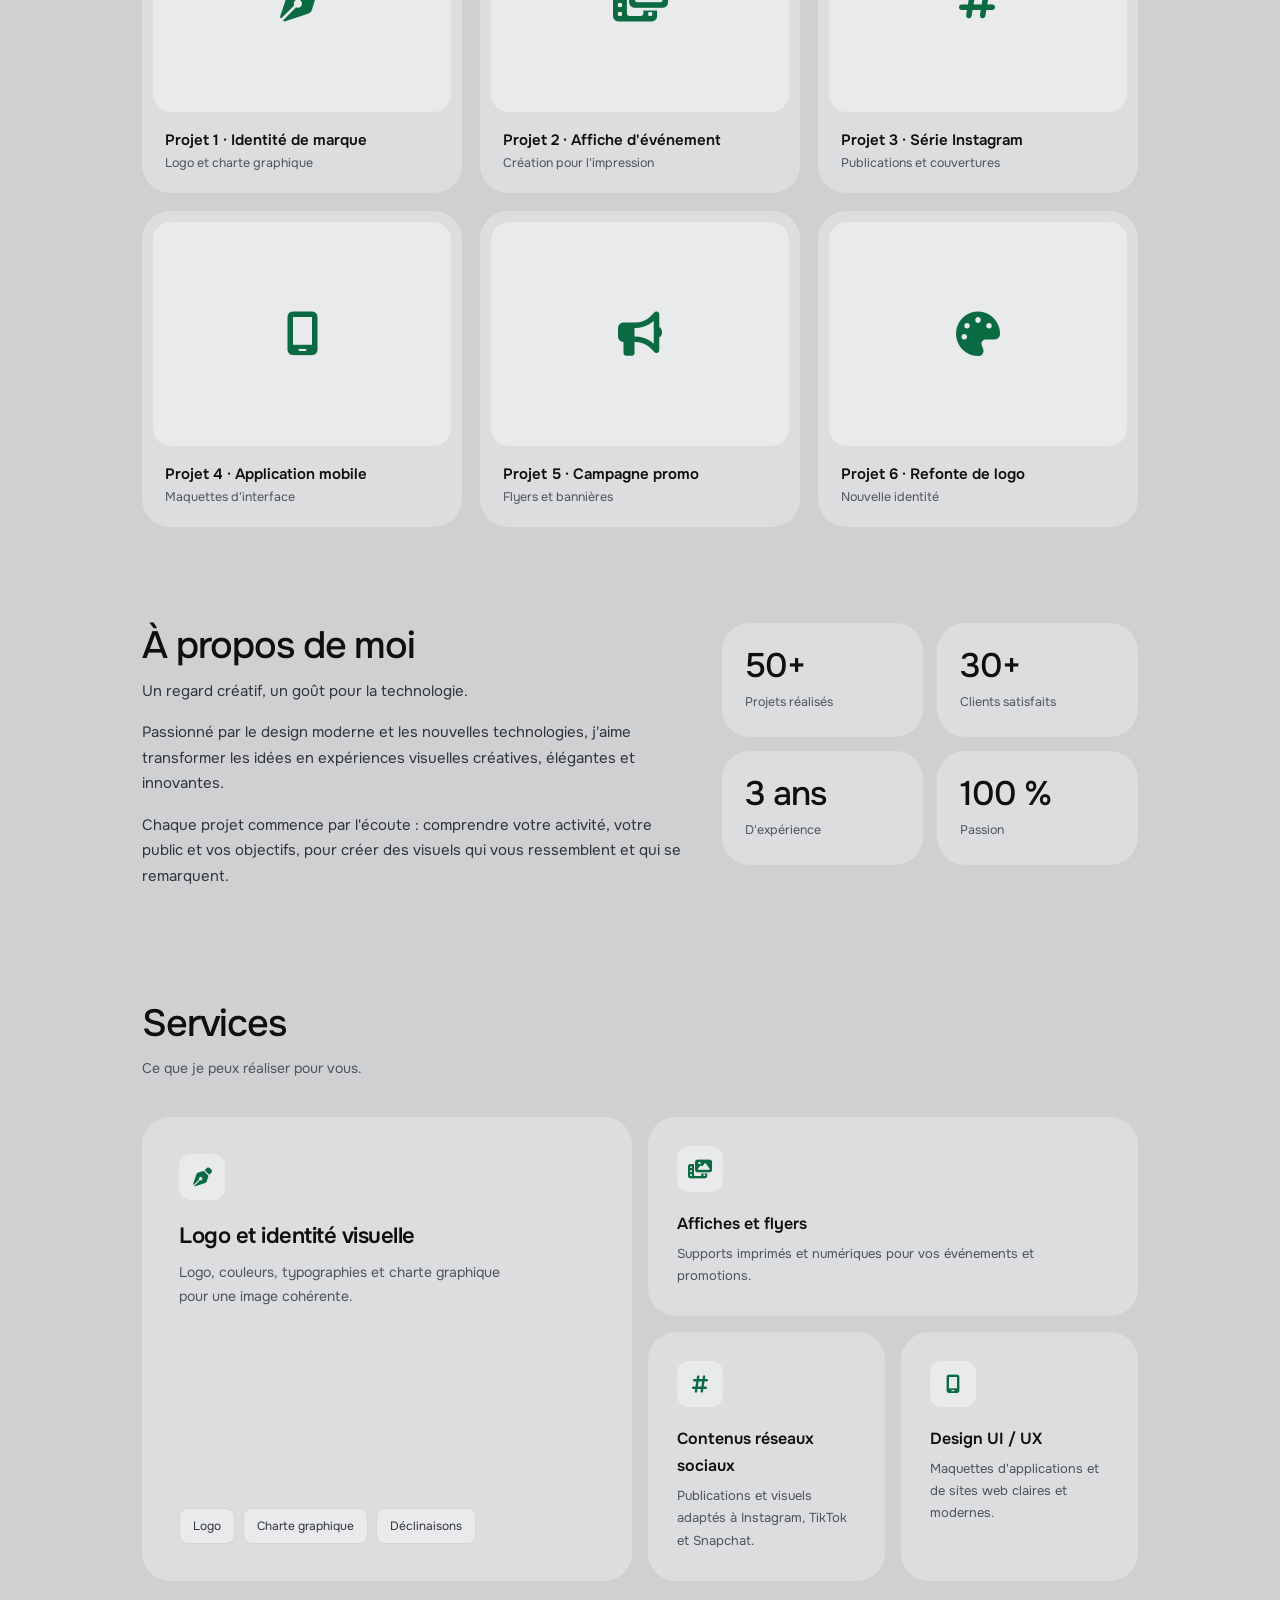
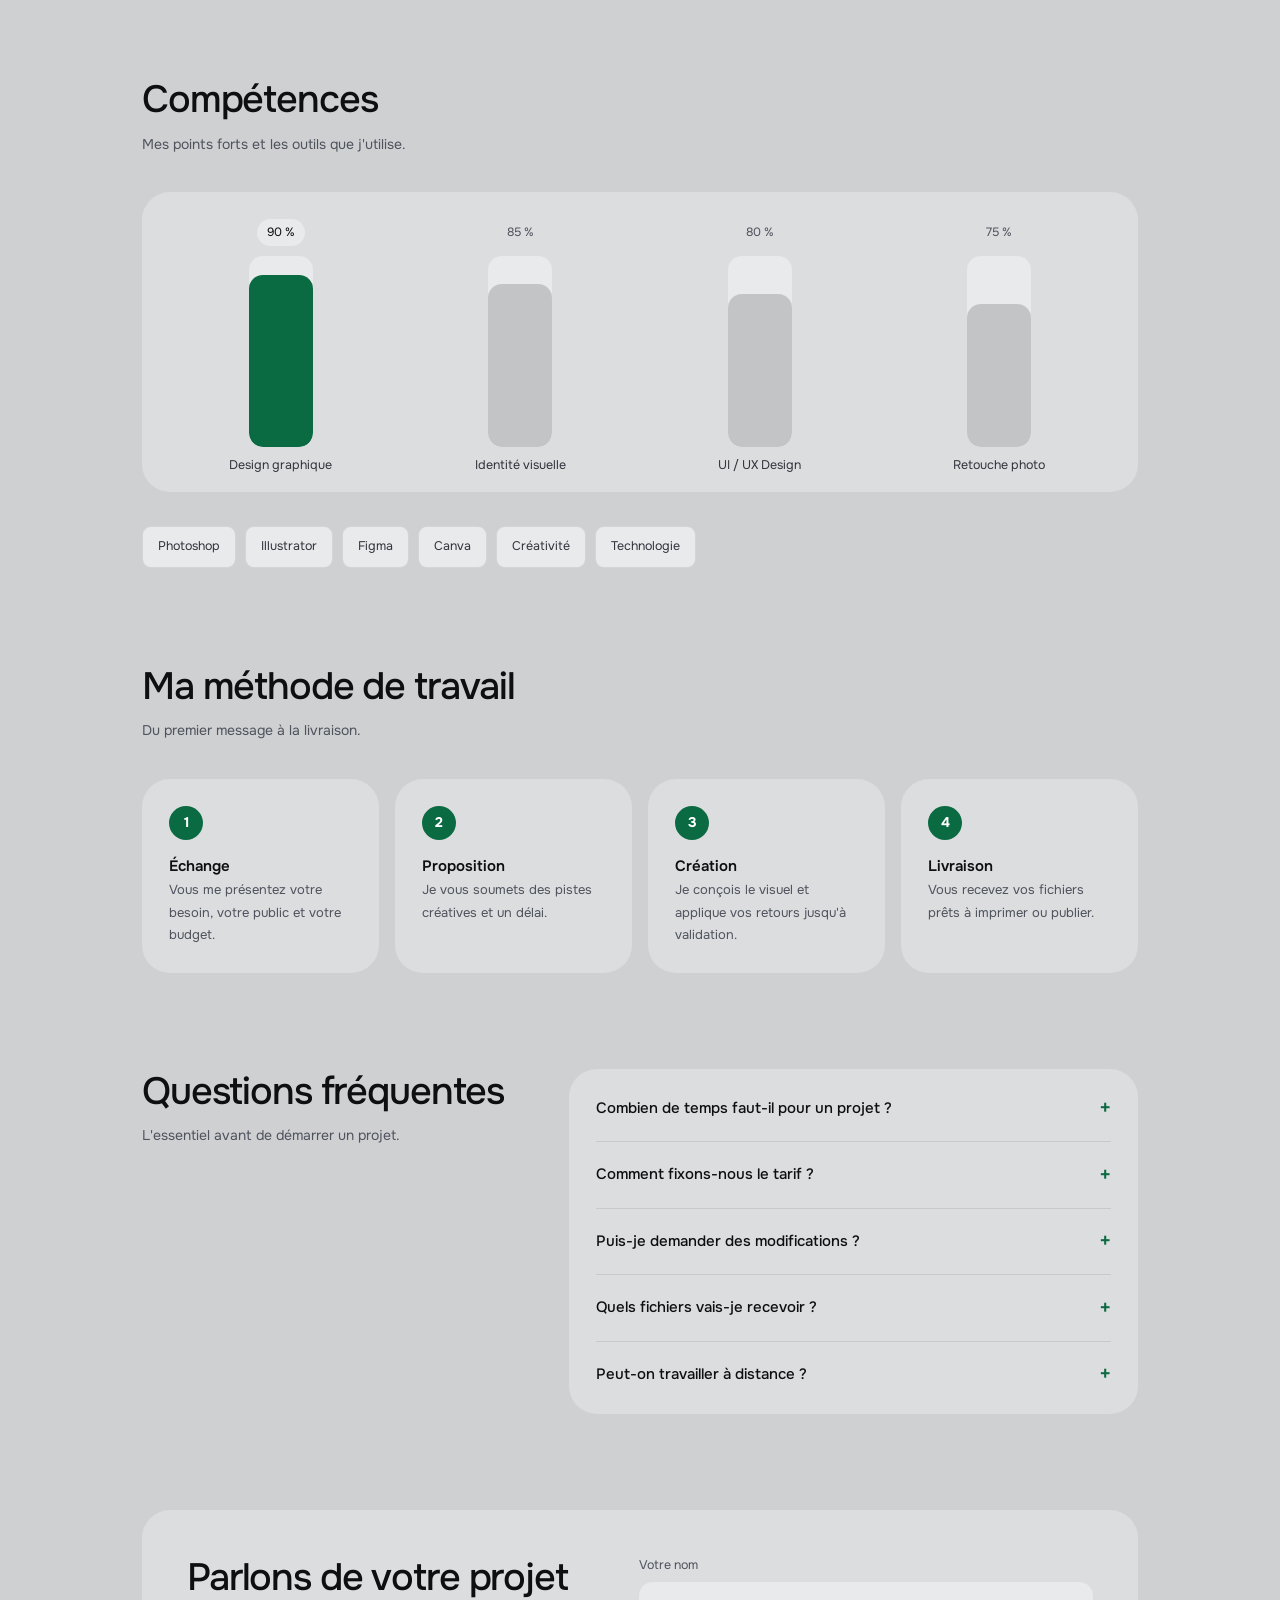
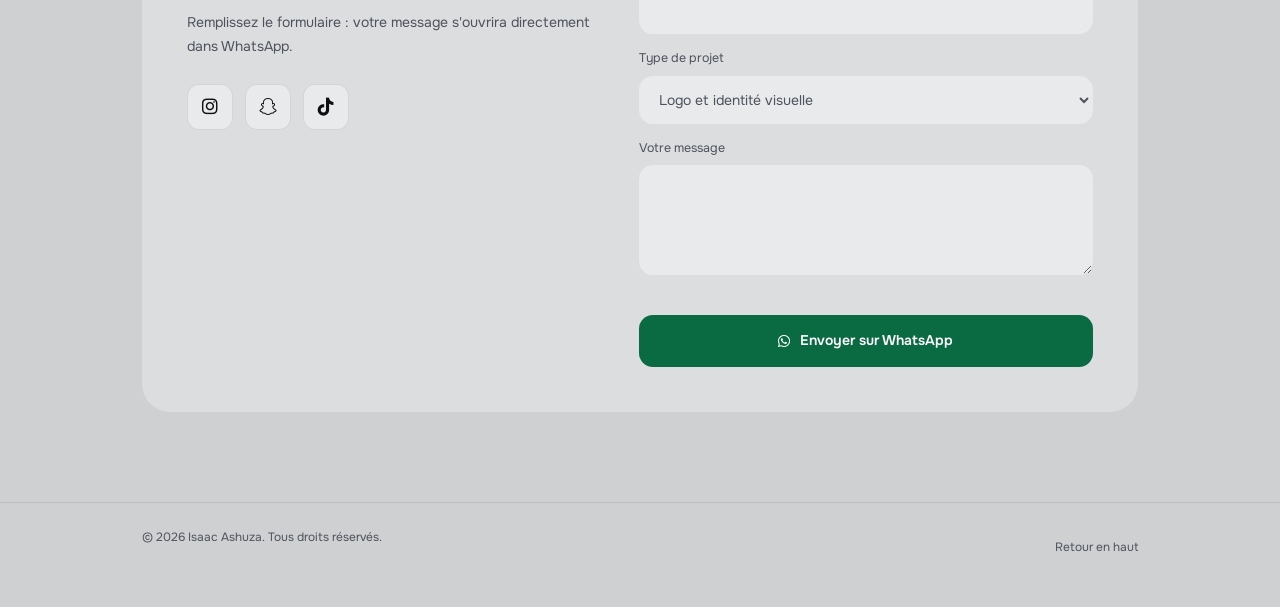
==== commit a0aaea62: "Update index.html Signed-off-by: Isaac Ashuza <isaacashuza05@gmail.com>" ====
--- a/index.html
+++ b/index.html
@@ -1,221 +1,273 @@
 <!DOCTYPE html>
 <html lang="fr">
 <head>
-<meta charset="UTF-8">
-<meta name="viewport" content="width=device-width, initial-scale=1.0">
-<meta name="theme-color" content="#CFD0D2">
-<title>Isaac Ashuza | Designer graphique et créatif – Portfolio</title>
-<meta name="description" content="Isaac Ashuza, designer graphique à Goma (RDC). Identité visuelle, affiches, réseaux sociaux et design d'interfaces.">
-<meta property="og:type" content="website">
-<meta property="og:locale" content="fr_FR">
-<meta property="og:title" content="Isaac Ashuza | Designer graphique et créatif">
-<meta property="og:description" content="Identité visuelle, affiches, réseaux sociaux et design d'interfaces.">
-<meta property="og:image" content="isaac.png">
-<link rel="icon" href="data:image/svg+xml,%3Csvg xmlns='http://www.w3.org/2000/svg' viewBox='0 0 100 100'%3E%3Crect width='100' height='100' rx='22' fill='%2391A6C3'/%3E%3Ctext x='50' y='68' font-size='56' font-weight='700' text-anchor='middle' fill='%23090B10' font-family='Arial'%3EIA%3C/text%3E%3C/svg%3E">
-<link rel="preconnect" href="https://fonts.googleapis.com">
-<link rel="preconnect" href="https://fonts.gstatic.com" crossorigin>
-<link href="https://fonts.googleapis.com/css2?family=Onest:wght@300;400;500;600;700&display=swap" rel="stylesheet">
-<link rel="stylesheet" href="https://cdnjs.cloudflare.com/ajax/libs/font-awesome/6.5.2/css/all.min.css">
-<meta name="twitter:card" content="summary_large_image">
-<meta name="color-scheme" content="dark light">
-<script type="application/ld+json">{"@context":"https://schema.org","@type":"Person","name":"Isaac Ashuza","jobTitle":"Designer graphique","address":{"@type":"PostalAddress","addressLocality":"Goma","addressCountry":"CD"},"sameAs":["https://www.instagram.com/ashuzaisaac/","https://www.snapchat.com/add/isaacashuza12","https://www.tiktok.com/@isaacash801"]}</script>
-<script>document.documentElement.classList.add('js');var t='light';try{t=localStorage.getItem('ia-theme')||'light'}catch(e){}document.documentElement.dataset.theme=t</script>
-<link rel="stylesheet" href="style.css">
+  <meta charset="UTF-8">
+  <meta name="viewport" content="width=device-width, initial-scale=1.0">
+  <meta name="theme-color" content="#CFD0D2">
+  <title>Isaac Ashuza | Designer graphique et créatif – Portfolio</title>
+  <meta name="description" content="Isaac Ashuza, designer graphique à Goma (RDC). Identité visuelle, affiches, réseaux sociaux et design d'interfaces.">
+  <meta property="og:type" content="website">
+  <meta property="og:locale" content="fr_FR">
+  <meta property="og:title" content="Isaac Ashuza | Designer graphique et créatif">
+  <meta property="og:description" content="Identité visuelle, affiches, réseaux sociaux et design d'interfaces.">
+  <meta property="og:image" content="isaac.png">
+  <link rel="icon" href="data:image/svg+xml,%3Csvg xmlns='http://www.w3.org/2000/svg' viewBox='0 0 100 100'%3E%3Crect width='100' height='100' rx='22' fill='%2391A6C3'/%3E%3Ctext x='50' y='68' font-size='56' font-weight='700' text-anchor='middle' fill='%23090B10' font-family='Arial'%3EIA%3C/text%3E%3C/svg%3E">
+  <link rel="preconnect" href="https://fonts.googleapis.com">
+  <link rel="preconnect" href="https://fonts.gstatic.com" crossorigin>
+  <link href="https://fonts.googleapis.com/css2?family=Onest:wght@300;400;500;600;700&display=swap" rel="stylesheet">
+  <link rel="stylesheet" href="https://cdnjs.cloudflare.com/ajax/libs/font-awesome/6.5.2/css/all.min.css">
+  <meta name="twitter:card" content="summary_large_image">
+  <meta name="color-scheme" content="dark light">
+  <script type="application/ld+json">{"@context":"https://schema.org","@type":"Person","name":"Isaac Ashuza","jobTitle":"Designer graphique","address":{"@type":"PostalAddress","addressLocality":"Goma","addressCountry":"CD"},"sameAs":["https://www.instagram.com/ashuzaisaac/","https://www.snapchat.com/add/isaacashuza12","https://www.tiktok.com/@isaacash801"]}</script>
+  <script>document.documentElement.classList.add('js');var t='light';try{t=localStorage.getItem('ia-theme')||'light'}catch(e){}document.documentElement.dataset.theme=t</script>
+  <link rel="stylesheet" href="style.css">
 </head>
 <body>
-<a class="skip" href="#contenu">Aller au contenu</a>
-
-<div id="loader" aria-hidden="true"><div class="ld"><b id="pct">0</b><span>Isaac Ashuza · Chargement</span><i id="ldb"></i></div></div>
-<div id="bar"></div><div class="cur"></div><div class="ring"></div>
-<div class="aurora" aria-hidden="true"><i></i><i></i></div>
-
-<header id="hd">
-  <div class="wrap nav">
-    <a class="logo" href="#accueil">Isaac <b>Ashuza</b></a>
-    <nav aria-label="Navigation principale">
-      <ul class="links" id="links">
-        <li><a href="#accueil">Accueil</a></li>
-        <li><a href="#realisations">Réalisations</a></li>
-        <li><a href="#apropos">À propos</a></li>
-        <li><a href="#services">Services</a></li>
-        <li><a href="#competences">Compétences</a></li>
-        <li><a href="#contact">Contact</a></li>
-      </ul>
-    </nav>
-    <a class="navcta" href="#contact">Démarrer un projet</a>
-    <button class="tgl" id="theme" aria-label="Basculer entre le thème sombre et le thème clair" aria-pressed="false"><i class="fas fa-circle-half-stroke" aria-hidden="true"></i></button>
-    <button class="burger" id="burger" aria-label="Ouvrir le menu" aria-expanded="false" aria-controls="links"><span></span><span></span></button>
-  </div>
-</header>
-<aside class="rail" aria-label="Réseaux et contact">
-  <a href="https://wa.me/243971981127" target="_blank" rel="noopener noreferrer" aria-label="WhatsApp"><i class="fab fa-whatsapp"></i></a>
-  <a href="https://www.instagram.com/ashuzaisaac/" target="_blank" rel="noopener noreferrer" aria-label="Instagram"><i class="fab fa-instagram"></i></a>
-  <a href="https://www.snapchat.com/add/isaacashuza12" target="_blank" rel="noopener noreferrer" aria-label="Snapchat"><i class="fab fa-snapchat"></i></a>
-  <a href="https://www.tiktok.com/@isaacash801" target="_blank" rel="noopener noreferrer" aria-label="TikTok"><i class="fab fa-tiktok"></i></a>
-</aside>
-<aside class="rail r" aria-label="Raccourcis de la page">
-  <a href="#realisations" aria-label="Réalisations"><i class="fas fa-images"></i></a>
-  <a href="#services" aria-label="Services"><i class="fas fa-layer-group"></i></a>
-  <a href="#contact" aria-label="Contact"><i class="fas fa-comment-dots"></i></a>
-</aside>
-
-<main id="contenu">
-  <section class="hero" id="accueil" style="padding-top:110px">
-    <div class="wrap">
-      <div>
-        <p class="loc rv" style="--d:0"><i class="fas fa-location-dot" aria-hidden="true"></i><span>Basé à Goma, RDC</span></p>
-        <h1 aria-label="Isaac Ashuza"><span class="w" style="--i:0"><span>Isaac</span></span> <span class="w" style="--i:1"><span>Ashuza</span></span></h1>
-        <p class="role rv" style="--d:.1"><span id="typed"></span></p>
-        <p class="intro rv" style="--d:.2">Je transforme vos idées en visuels élégants, modernes et efficaces : logos, affiches, contenus pour les réseaux sociaux et interfaces.</p>
-        <div class="cta rv" style="--d:.3">
-          <a class="btn main mag" href="https://wa.me/243971981127?text=Bonjour%20Isaac%2C%20j%27ai%20vu%20votre%20portfolio%20et%20j%27aimerais%20discuter%20d%27un%20projet." target="_blank" rel="noopener noreferrer"><i class="fab fa-whatsapp"></i>Me contacter</a>
-          <a class="btn mag" href="#realisations"><i class="fas fa-images"></i>Voir mes réalisations</a>
-        </div>
-        <ul class="trust rv" style="--d:.4"><li><i class="fas fa-check" aria-hidden="true"></i>Réponse rapide sur WhatsApp</li><li><i class="fas fa-check" aria-hidden="true"></i>Fichiers prêts à publier</li><li><i class="fas fa-check" aria-hidden="true"></i>Retours inclus jusqu'à validation</li></ul>
-      </div>
-      <div class="photo rv" style="--d:.2"><img src="isaac.png" alt="Portrait d'Isaac Ashuza" width="320" height="320"></div>
-            <div class="dash">
+  <a class="skip" href="#contenu">Aller au contenu</a>
+  <div id="loader" aria-hidden="true"><div class="ld"><b id="pct">0</b><span>Isaac Ashuza · Chargement</span><i id="ldb"></i></div></div>
+  <div id="bar"></div><div class="cur"></div><div class="ring"></div>
+  <div class="aurora" aria-hidden="true"><i></i><i></i></div>
+
+  <header id="hd">
+    <div class="wrap nav">
+      <a class="logo" href="#accueil">Isaac <b>Ashuza</b></a>
+      <nav aria-label="Navigation principale">
+        <ul class="links" id="links">
+          <li><a href="#accueil">Accueil</a></li>
+          <li><a href="#realisations">Réalisations</a></li>
+          <li><a href="#apropos">À propos</a></li>
+          <li><a href="#services">Services</a></li>
+          <li><a href="#competences">Compétences</a></li>
+          <li><a href="#contact">Contact</a></li>
+        </ul>
+      </nav>
+      <a class="navcta" href="#contact">Démarrer un projet</a>
+      <button class="tgl" id="theme" aria-label="Basculer entre le thème sombre et le thème clair" aria-pressed="false"><i class="fas fa-circle-half-stroke" aria-hidden="true"></i></button>
+      <button class="burger" id="burger" aria-label="Ouvrir le menu" aria-expanded="false" aria-controls="links"><span></span><span></span></button>
+    </div>
+  </header>
+
+  <aside class="rail" aria-label="Réseaux et contact">
+    <a href="https://wa.me/243971981127" target="_blank" rel="noopener noreferrer" aria-label="WhatsApp"><i class="fab fa-whatsapp"></i></a>
+    <a href="https://www.instagram.com/ashuzaisaac/" target="_blank" rel="noopener noreferrer" aria-label="Instagram"><i class="fab fa-instagram"></i></a>
+    <a href="https://www.snapchat.com/add/isaacashuza12" target="_blank" rel="noopener noreferrer" aria-label="Snapchat"><i class="fab fa-snapchat"></i></a>
+    <a href="https://www.tiktok.com/@ashuzaisaac" target="_blank" rel="noopener noreferrer" aria-label="TikTok"><i class="fab fa-tiktok"></i></a>
+  </aside>
+
+  <aside class="rail r" aria-label="Raccourcis de la page">
+    <a href="#realisations" aria-label="Réalisations"><i class="fas fa-images"></i></a>
+    <a href="#services" aria-label="Services"><i class="fas fa-layer-group"></i></a>
+    <a href="#contact" aria-label="Contact"><i class="fas fa-comment-dots"></i></a>
+  </aside>
+
+  <main id="contenu">
+    <section class="hero" id="accueil" style="padding-top:110px">
+      <div class="wrap">
+        <div>
+          <p class="loc rv" style="--d:0"><i class="fas fa-location-dot" aria-hidden="true"></i><span>Basé à Goma, RDC</span></p>
+          <h1 aria-label="Isaac Ashuza"><span class="w" style="--i:0"><span>Isaac</span></span> <span class="w" style="--i:1"><span>Ashuza</span></span></h1>
+          <p class="role rv" style="--d:.1"><span id="typed"></span></p>
+          <p class="intro rv" style="--d:.2">Je transforme vos idées en visuels élégants, modernes et efficaces : logos, affiches, contenus pour les réseaux sociaux et interfaces.</p>
+          <div class="cta rv" style="--d:.3">
+            <a class="btn main mag" href="https://wa.me/243971981127?text=Bonjour%20Isaac%2C%20j%27ai%20vu%20votre%20portfolio%20et%20j%27aimerais%20discuter%20d%27un%20projet." target="_blank" rel="noopener noreferrer"><i class="fab fa-whatsapp"></i>Me contacter</a>
+            <a class="btn mag" href="#realisations"><i class="fas fa-images"></i>Voir mes réalisations</a>
+          </div>
+          <ul class="trust rv" style="--d:.4">
+            <li><i class="fas fa-check" aria-hidden="true"></i>Réponse rapide sur WhatsApp</li>
+            <li><i class="fas fa-check" aria-hidden="true"></i>Fichiers prêts à publier</li>
+            <li><i class="fas fa-check" aria-hidden="true"></i>Retours inclus jusqu'à validation</li>
+          </ul>
+        </div>
+        <div class="photo rv" style="--d:.2"><img src="isaac.png" alt="Portrait d'Isaac Ashuza" width="320" height="320"></div>
+        <div class="dash">
           <form class="card2 compose rv" id="quick" style="--d:.5" aria-label="Démarrer un projet">
-            <div class="ch"><div class="wt"><b>Parlons de votre projet</b><small>Comment puis-je vous aider ?</small></div><a class="ib" href="https://wa.me/243971981127" target="_blank" rel="noopener noreferrer" aria-label="Ouvrir WhatsApp"><i class="fab fa-whatsapp" aria-hidden="true"></i></a></div>
+            <div class="ch">
+              <div class="wt"><b>Parlons de votre projet</b><small>Comment puis-je vous aider ?</small></div>
+              <a class="ib" href="https://wa.me/243971981127" target="_blank" rel="noopener noreferrer" aria-label="Ouvrir WhatsApp"><i class="fab fa-whatsapp" aria-hidden="true"></i></a>
+            </div>
             <div class="opts" role="radiogroup" aria-label="Type de projet">
               <label><input type="radio" name="q" value="Logo et identité visuelle" checked><span><i class="fas fa-pen-nib" aria-hidden="true"></i><b>Identité</b><small>Logo, charte</small></span></label>
               <label><input type="radio" name="q" value="Affiche ou flyer"><span><i class="fas fa-photo-film" aria-hidden="true"></i><b>Affiche</b><small>Print, flyers</small></span></label>
               <label><input type="radio" name="q" value="Contenu réseaux sociaux"><span><i class="fas fa-hashtag" aria-hidden="true"></i><b>Réseaux</b><small>Publications</small></span></label>
               <label><input type="radio" name="q" value="Design UI / UX"><span><i class="fas fa-mobile-screen" aria-hidden="true"></i><b>UI / UX</b><small>Maquettes</small></span></label>
             </div>
-            <div class="say"><input id="qt" aria-label="Décrivez votre projet" placeholder="Ex. : un logo pour ma boutique" autocomplete="off"><div class="srow"><small>Réponse sur WhatsApp</small><button class="btn main" type="submit">Envoyer<i class="fas fa-paper-plane" aria-hidden="true"></i></button></div></div>
+            <div class="say">
+              <input id="qt" aria-label="Décrivez votre projet" placeholder="Ex. : un logo pour ma boutique" autocomplete="off">
+              <div class="srow">
+                <small>Réponse sur WhatsApp</small>
+                <button class="btn main" type="submit">Envoyer<i class="fas fa-paper-plane" aria-hidden="true"></i></button>
+              </div>
+            </div>
           </form>
-          <div class="card2 avail rv" style="--d:.6"><div class="ch"><div class="wt"><b>Disponibilité</b><small>Nouveaux projets</small></div><span class="ib" aria-hidden="true"><i class="fas fa-calendar-check"></i></span></div><div class="avrow"><span class="sw" aria-hidden="true"></span><p class="big">Disponible</p></div></div>
-          <div class="card2 tools rv" style="--d:.7"><div class="ch"><div class="wt"><b>Outils</b><small>Au quotidien</small></div><span class="ib" aria-hidden="true"><i class="fas fa-toolbox"></i></span></div><ul class="ti"><li><span><i class="fab fa-figma" aria-hidden="true"></i></span>Figma</li><li><span><i class="fas fa-wand-magic-sparkles" aria-hidden="true"></i></span>Photoshop</li><li><span><i class="fas fa-pen-nib" aria-hidden="true"></i></span>Illustrator</li><li><span><i class="fas fa-palette" aria-hidden="true"></i></span>Canva</li></ul></div>
-        </div>
-      </div>
-    <span class="scroll" aria-hidden="true"></span>
-  </section>
-
-  <section id="realisations"><div class="wrap">
-    <h2 data-r>Réalisations</h2>
-    <p class="lead" data-r>Une sélection de mes projets récents. Filtrez par thème, puis ouvrez un projet pour voir le détail.</p>
-    <div class="filters" data-r role="group" aria-label="Filtrer les projets">
-      <button class="fb on" data-f="tous">Tous</button><button class="fb" data-f="identite">Identité visuelle</button><button class="fb" data-f="affiche">Affiches</button><button class="fb" data-f="social">Réseaux sociaux</button><button class="fb" data-f="ui">UI / UX</button>
+          <div class="card2 avail rv" style="--d:.6">
+            <div class="ch">
+              <div class="wt"><b>Disponibilité</b><small>Nouveaux projets</small></div>
+              <span class="ib" aria-hidden="true"><i class="fas fa-calendar-check"></i></span>
+            </div>
+            <div class="avrow"><span class="sw" aria-hidden="true"></span><p class="big">Disponible</p></div>
+          </div>
+          <div class="card2 tools rv" style="--d:.7">
+            <div class="ch">
+              <div class="wt"><b>Outils</b><small>Au quotidien</small></div>
+              <span class="ib" aria-hidden="true"><i class="fas fa-toolbox"></i></span>
+            </div>
+            <ul class="ti">
+              <li><span><i class="fab fa-figma" aria-hidden="true"></i></span>Figma</li>
+              <li><span><i class="fas fa-wand-magic-sparkles" aria-hidden="true"></i></span>Photoshop</li>
+              <li><span><i class="fas fa-pen-nib" aria-hidden="true"></i></span>Illustrator</li>
+              <li><span><i class="fas fa-palette" aria-hidden="true"></i></span>Canva</li>
+            </ul>
+          </div>
+        </div>
+      </div>
+      <span class="scroll" aria-hidden="true"></span>
+    </section>
+
+    <section id="realisations">
+      <div class="wrap">
+        <h2 data-r>Réalisations</h2>
+        <p class="lead" data-r>Une sélection de mes projets récents. Filtrez par thème, puis ouvrez un projet pour voir le détail.</p>
+        <div class="filters" data-r role="group" aria-label="Filtrer les projets">
+          <button class="fb on" data-f="tous">Tous</button>
+          <button class="fb" data-f="identite">Identité visuelle</button>
+          <button class="fb" data-f="affiche">Affiches</button>
+          <button class="fb" data-f="social">Réseaux sociaux</button>
+          <button class="fb" data-f="ui">UI / UX</button>
+        </div>
+        <!-- Pour ajouter votre image : remplacez le <i> par <img src="projet1.jpg" alt="Description" loading="lazy"> -->
+        <div class="projects">
+          <article class="proj" data-c="identite"><div class="thumb" style="--g1:#1F2B3F;--g2:#0E121A"><i class="fas fa-pen-nib"></i><span class="go">Voir le projet</span></div><div class="info"><h3>Projet 1 · Identité de marque</h3><p>Logo et charte graphique</p></div></article>
+          <article class="proj" data-c="affiche"><div class="thumb" style="--g1:#2A2540;--g2:#0E121A"><i class="fas fa-photo-film"></i><span class="go">Voir le projet</span></div><div class="info"><h3>Projet 2 · Affiche d'événement</h3><p>Création pour l'impression</p></div></article>
+          <article class="proj" data-c="social"><div class="thumb" style="--g1:#1D3340;--g2:#0E121A"><i class="fas fa-hashtag"></i><span class="go">Voir le projet</span></div><div class="info"><h3>Projet 3 · Série Instagram</h3><p>Publications et couvertures</p></div></article>
+          <article class="proj" data-c="ui"><div class="thumb" style="--g1:#243246;--g2:#0E121A"><i class="fas fa-mobile-screen"></i><span class="go">Voir le projet</span></div><div class="info"><h3>Projet 4 · Application mobile</h3><p>Maquettes d'interface</p></div></article>
+          <article class="proj" data-c="affiche"><div class="thumb" style="--g1:#33253A;--g2:#0E121A"><i class="fas fa-bullhorn"></i><span class="go">Voir le projet</span></div><div class="info"><h3>Projet 5 · Campagne promo</h3><p>Flyers et bannières</p></div></article>
+          <article class="proj" data-c="identite"><div class="thumb" style="--g1:#1F3A36;--g2:#0E121A"><i class="fas fa-palette"></i><span class="go">Voir le projet</span></div><div class="info"><h3>Projet 6 · Refonte de logo</h3><p>Nouvelle identité</p></div></article>
+        </div>
+      </div>
+    </section>
+
+    <section id="apropos">
+      <div class="wrap about">
+        <div data-r>
+          <h2>À propos de moi</h2>
+          <p class="lead">Un regard créatif, un goût pour la technologie.</p>
+          <p>Passionné par le design moderne et les nouvelles technologies, j'aime transformer les idées en expériences visuelles créatives, élégantes et innovantes.</p>
+          <p>Chaque projet commence par l'écoute : comprendre votre activité, votre public et vos objectifs, pour créer des visuels qui vous ressemblent et qui se remarquent.</p>
+        </div>
+        <div class="stats" data-r style="--d:2">
+          <!-- Remplacez ces chiffres par les vôtres -->
+          <div class="stat"><b data-count="50" data-suf="+">0</b><span>Projets réalisés</span></div>
+          <div class="stat"><b data-count="30" data-suf="+">0</b><span>Clients satisfaits</span></div>
+          <div class="stat"><b data-count="3" data-suf=" ans">0</b><span>D'expérience</span></div>
+          <div class="stat"><b data-count="100" data-suf=" %">0</b><span>Passion</span></div>
+        </div>
+      </div>
+    </section>
+
+    <section id="services">
+      <div class="wrap">
+        <h2 data-r>Services</h2>
+        <p class="lead" data-r>Ce que je peux réaliser pour vous.</p>
+        <div class="grid">
+          <article class="card tilt" data-r style="--d:0"><i class="fas fa-pen-nib" aria-hidden="true"></i><h3>Logo et identité visuelle</h3><p>Logo, couleurs, typographies et charte graphique pour une image cohérente.</p><ul class="mini"><li>Logo</li><li>Charte graphique</li><li>Déclinaisons</li></ul></article>
+          <article class="card tilt" data-r style="--d:1"><i class="fas fa-photo-film" aria-hidden="true"></i><h3>Affiches et flyers</h3><p>Supports imprimés et numériques pour vos événements et promotions.</p></article>
+          <article class="card tilt" data-r style="--d:2"><i class="fas fa-hashtag" aria-hidden="true"></i><h3>Contenus réseaux sociaux</h3><p>Publications et visuels adaptés à Instagram, TikTok et Snapchat.</p></article>
+          <article class="card tilt" data-r style="--d:3"><i class="fas fa-mobile-screen" aria-hidden="true"></i><h3>Design UI / UX</h3><p>Maquettes d'applications et de sites web claires et modernes.</p></article>
+        </div>
+      </div>
+    </section>
+
+    <section id="competences">
+      <div class="wrap">
+        <h2 data-r>Compétences</h2>
+        <p class="lead" data-r>Mes points forts et les outils que j'utilise.</p>
+        <!-- Adaptez les niveaux (--v entre 0 et 1) -->
+        <div class="skills">
+          <div data-r><div class="sk-top"><span>Design graphique</span><em>90 %</em></div><div class="bar" style="--v:.9"><i></i></div></div>
+          <div data-r style="--d:1"><div class="sk-top"><span>Identité visuelle</span><em>85 %</em></div><div class="bar" style="--v:.85"><i></i></div></div>
+          <div data-r style="--d:2"><div class="sk-top"><span>UI / UX Design</span><em>80 %</em></div><div class="bar" style="--v:.8"><i></i></div></div>
+          <div data-r style="--d:3"><div class="sk-top"><span>Retouche photo</span><em>75 %</em></div><div class="bar" style="--v:.75"><i></i></div></div>
+        </div>
+        <div class="tags" data-r>
+          <span class="tag">Photoshop</span><span class="tag">Illustrator</span><span class="tag">Figma</span><span class="tag">Canva</span><span class="tag">Créativité</span><span class="tag">Technologie</span>
+        </div>
+      </div>
+    </section>
+
+    <section id="methode">
+      <div class="wrap">
+        <h2 data-r>Ma méthode de travail</h2>
+        <p class="lead" data-r>Du premier message à la livraison.</p>
+        <ol class="steps">
+          <li data-r style="--d:0"><h3>Échange</h3><p>Vous me présentez votre besoin, votre public et votre budget.</p></li>
+          <li data-r style="--d:1"><h3>Proposition</h3><p>Je vous soumets des pistes créatives et un délai.</p></li>
+          <li data-r style="--d:2"><h3>Création</h3><p>Je conçois le visuel et applique vos retours jusqu'à validation.</p></li>
+          <li data-r style="--d:3"><h3>Livraison</h3><p>Vous recevez vos fichiers prêts à imprimer ou publier.</p></li>
+        </ol>
+      </div>
+    </section>
+
+    <section id="faq">
+      <div class="wrap faq">
+        <div class="head">
+          <h2 data-r>Questions fréquentes</h2>
+          <p class="lead" data-r>L'essentiel avant de démarrer un projet.</p>
+        </div>
+        <!-- Adaptez ces réponses à votre façon de travailler -->
+        <div class="qa" data-r>
+          <details><summary>Combien de temps faut-il pour un projet ?</summary><p>Cela dépend du projet : quelques jours pour une affiche, plus pour une identité visuelle complète. Le délai exact vous est confirmé dans ma proposition, avant de commencer.</p></details>
+          <details><summary>Comment fixons-nous le tarif ?</summary><p>Le tarif est précisé dans ma proposition, après notre échange et avant le début du travail. Vous savez ce que vous payez avant que je commence.</p></details>
+          <details><summary>Puis-je demander des modifications ?</summary><p>Oui. J'applique vos retours jusqu'à ce que le visuel vous convienne et soit validé.</p></details>
+          <details><summary>Quels fichiers vais-je recevoir ?</summary><p>Des fichiers prêts à imprimer ou à publier, dans les formats adaptés à votre usage : impression, réseaux sociaux ou web.</p></details>
+          <details><summary>Peut-on travailler à distance ?</summary><p>Oui. Tout se fait en ligne, par WhatsApp, que vous soyez à Goma ou ailleurs.</p></details>
+        </div>
+      </div>
+    </section>
+
+    <section id="contact">
+      <div class="wrap">
+        <div class="contact" data-r>
+          <div>
+            <h2>Parlons de votre projet</h2>
+            <p class="lead">Remplissez le formulaire : votre message s'ouvrira directement dans WhatsApp.</p>
+            <div class="socials">
+              <a href="https://www.instagram.com/ashuzaisaac/" target="_blank" rel="noopener noreferrer" aria-label="Instagram"><i class="fab fa-instagram"></i></a>
+              <a href="https://www.snapchat.com/add/isaacashuza12" target="_blank" rel="noopener noreferrer" aria-label="Snapchat"><i class="fab fa-snapchat"></i></a>
+              <a href="https://www.tiktok.com/@isaacash801" target="_blank" rel="noopener noreferrer" aria-label="TikTok"><i class="fab fa-tiktok"></i></a>
+            </div>
+          </div>
+          <form id="form" novalidate>
+            <label>Votre nom<input id="fn" name="nom" autocomplete="name" required></label>
+            <label>Type de projet<select id="ft"><option>Logo et identité visuelle</option><option>Affiche ou flyer</option><option>Contenu réseaux sociaux</option><option>Design UI / UX</option><option>Autre</option></select></label>
+            <label>Votre message<textarea id="fm" required></textarea></label>
+            <p class="err" id="err" role="status" aria-live="polite"></p>
+            <button class="btn main mag" type="submit"><i class="fab fa-whatsapp"></i>Envoyer sur WhatsApp</button>
+          </form>
+        </div>
+      </div>
+    </section>
+  </main>
+
+  <footer><div class="wrap"><span>© 2026 Isaac Ashuza. Tous droits réservés.</span><a href="#accueil">Retour en haut</a></div></footer>
+  <button id="top" aria-label="Retour en haut"><i class="fas fa-arrow-up"></i></button>
+  <a class="dock" id="dock" href="https://wa.me/243971981127?text=Bonjour%20Isaac%2C%20j%27ai%20vu%20votre%20portfolio%20et%20j%27aimerais%20discuter%20d%27un%20projet." target="_blank" rel="noopener noreferrer"><i class="fab fa-whatsapp" aria-hidden="true"></i>Discuter de mon projet</a>
+
+  <dialog id="dlg" aria-labelledby="dt">
+    <button class="x" id="dx" aria-label="Fermer la fiche projet"><i class="fas fa-xmark" aria-hidden="true"></i></button>
+    <div class="dthumb" id="dth"><i id="dic" aria-hidden="true"></i></div>
+    <div class="dbody">
+      <p class="dcat" id="dc"></p>
+      <h3 id="dt"></h3>
+      <p id="dd"></p>
+      <div class="tags" id="dtools"></div>
+      <div class="dact">
+        <button id="dprev" aria-label="Projet précédent"><i class="fas fa-arrow-left" aria-hidden="true"></i></button>
+        <a class="btn main" id="dcta" href="#" target="_blank" rel="noopener noreferrer"><i class="fab fa-whatsapp"></i>Un projet similaire ? Écrivez-moi</a>
+        <button id="dnext" aria-label="Projet suivant"><i class="fas fa-arrow-right" aria-hidden="true"></i></button>
+      </div>
     </div>
-    <!-- Pour ajouter votre image : remplacez le <i> par <img src="projet1.jpg" alt="Description" loading="lazy"> -->
-    <div class="projects">
-      <article class="proj" data-c="identite"><div class="thumb" style="--g1:#1F2B3F;--g2:#0E121A"><i class="fas fa-pen-nib"></i><span class="go">Voir le projet</span></div><div class="info"><h3>Projet 1 · Identité de marque</h3><p>Logo et charte graphique</p></div></article>
-      <article class="proj" data-c="affiche"><div class="thumb" style="--g1:#2A2540;--g2:#0E121A"><i class="fas fa-photo-film"></i><span class="go">Voir le projet</span></div><div class="info"><h3>Projet 2 · Affiche d'événement</h3><p>Création pour l'impression</p></div></article>
-      <article class="proj" data-c="social"><div class="thumb" style="--g1:#1D3340;--g2:#0E121A"><i class="fas fa-hashtag"></i><span class="go">Voir le projet</span></div><div class="info"><h3>Projet 3 · Série Instagram</h3><p>Publications et couvertures</p></div></article>
-      <article class="proj" data-c="ui"><div class="thumb" style="--g1:#243246;--g2:#0E121A"><i class="fas fa-mobile-screen"></i><span class="go">Voir le projet</span></div><div class="info"><h3>Projet 4 · Application mobile</h3><p>Maquettes d'interface</p></div></article>
-      <article class="proj" data-c="affiche"><div class="thumb" style="--g1:#33253A;--g2:#0E121A"><i class="fas fa-bullhorn"></i><span class="go">Voir le projet</span></div><div class="info"><h3>Projet 5 · Campagne promo</h3><p>Flyers et bannières</p></div></article>
-      <article class="proj" data-c="identite"><div class="thumb" style="--g1:#1F3A36;--g2:#0E121A"><i class="fas fa-palette"></i><span class="go">Voir le projet</span></div><div class="info"><h3>Projet 6 · Refonte de logo</h3><p>Nouvelle identité</p></div></article>
-    </div>
-  </div></section>
-
-  <section id="apropos"><div class="wrap about">
-    <div data-r>
-      <h2>À propos de moi</h2>
-      <p class="lead">Un regard créatif, un goût pour la technologie.</p>
-      <p>Passionné par le design moderne et les nouvelles technologies, j'aime transformer les idées en expériences visuelles créatives, élégantes et innovantes.</p>
-      <p>Chaque projet commence par l'écoute : comprendre votre activité, votre public et vos objectifs, pour créer des visuels qui vous ressemblent et qui se remarquent.</p>
-    </div>
-    <div class="stats" data-r style="--d:2">
-      <!-- Remplacez ces chiffres par les vôtres -->
-      <div class="stat"><b data-count="50" data-suf="+">0</b><span>Projets réalisés</span></div>
-      <div class="stat"><b data-count="30" data-suf="+">0</b><span>Clients satisfaits</span></div>
-      <div class="stat"><b data-count="3" data-suf=" ans">0</b><span>D'expérience</span></div>
-      <div class="stat"><b data-count="100" data-suf=" %">0</b><span>Passion</span></div>
-    </div>
-  </div></section>
-
-  <section id="services"><div class="wrap">
-    <h2 data-r>Services</h2>
-    <p class="lead" data-r>Ce que je peux réaliser pour vous.</p>
-    <div class="grid">
-      <article class="card tilt" data-r style="--d:0"><i class="fas fa-pen-nib" aria-hidden="true"></i><h3>Logo et identité visuelle</h3><p>Logo, couleurs, typographies et charte graphique pour une image cohérente.</p><ul class="mini"><li>Logo</li><li>Charte graphique</li><li>Déclinaisons</li></ul></article>
-      <article class="card tilt" data-r style="--d:1"><i class="fas fa-photo-film" aria-hidden="true"></i><h3>Affiches et flyers</h3><p>Supports imprimés et numériques pour vos événements et promotions.</p></article>
-      <article class="card tilt" data-r style="--d:2"><i class="fas fa-hashtag" aria-hidden="true"></i><h3>Contenus réseaux sociaux</h3><p>Publications et visuels adaptés à Instagram, TikTok et Snapchat.</p></article>
-      <article class="card tilt" data-r style="--d:3"><i class="fas fa-mobile-screen" aria-hidden="true"></i><h3>Design UI / UX</h3><p>Maquettes d'applications et de sites web claires et modernes.</p></article>
-    </div>
-  </div></section>
-
-  <section id="competences"><div class="wrap">
-    <h2 data-r>Compétences</h2>
-    <p class="lead" data-r>Mes points forts et les outils que j'utilise.</p>
-    <!-- Adaptez les niveaux (--v entre 0 et 1) -->
-    <div class="skills">
-      <div data-r><div class="sk-top"><span>Design graphique</span><em>90 %</em></div><div class="bar" style="--v:.9"><i></i></div></div>
-      <div data-r style="--d:1"><div class="sk-top"><span>Identité visuelle</span><em>85 %</em></div><div class="bar" style="--v:.85"><i></i></div></div>
-      <div data-r style="--d:2"><div class="sk-top"><span>UI / UX Design</span><em>80 %</em></div><div class="bar" style="--v:.8"><i></i></div></div>
-      <div data-r style="--d:3"><div class="sk-top"><span>Retouche photo</span><em>75 %</em></div><div class="bar" style="--v:.75"><i></i></div></div>
-    </div>
-    <div class="tags" data-r>
-      <span class="tag">Photoshop</span><span class="tag">Illustrator</span><span class="tag">Figma</span><span class="tag">Canva</span><span class="tag">Créativité</span><span class="tag">Technologie</span>
-    </div>
-  </div></section>
-
-  <section id="methode"><div class="wrap">
-    <h2 data-r>Ma méthode de travail</h2>
-    <p class="lead" data-r>Du premier message à la livraison.</p>
-    <ol class="steps">
-      <li data-r style="--d:0"><h3>Échange</h3><p>Vous me présentez votre besoin, votre public et votre budget.</p></li>
-      <li data-r style="--d:1"><h3>Proposition</h3><p>Je vous soumets des pistes créatives et un délai.</p></li>
-      <li data-r style="--d:2"><h3>Création</h3><p>Je conçois le visuel et applique vos retours jusqu'à validation.</p></li>
-      <li data-r style="--d:3"><h3>Livraison</h3><p>Vous recevez vos fichiers prêts à imprimer ou publier.</p></li>
-    </ol>
-  </div></section>
-
-  <section id="faq"><div class="wrap faq">
-    <div class="head">
-      <h2 data-r>Questions fréquentes</h2>
-      <p class="lead" data-r>L'essentiel avant de démarrer un projet.</p>
-    </div>
-    <!-- Adaptez ces réponses à votre façon de travailler -->
-    <div class="qa" data-r>
-      <details><summary>Combien de temps faut-il pour un projet ?</summary><p>Cela dépend du projet : quelques jours pour une affiche, plus pour une identité visuelle complète. Le délai exact vous est confirmé dans ma proposition, avant de commencer.</p></details>
-      <details><summary>Comment fixons-nous le tarif ?</summary><p>Le tarif est précisé dans ma proposition, après notre échange et avant le début du travail. Vous savez ce que vous payez avant que je commence.</p></details>
-      <details><summary>Puis-je demander des modifications ?</summary><p>Oui. J'applique vos retours jusqu'à ce que le visuel vous convienne et soit validé.</p></details>
-      <details><summary>Quels fichiers vais-je recevoir ?</summary><p>Des fichiers prêts à imprimer ou à publier, dans les formats adaptés à votre usage : impression, réseaux sociaux ou web.</p></details>
-      <details><summary>Peut-on travailler à distance ?</summary><p>Oui. Tout se fait en ligne, par WhatsApp, que vous soyez à Goma ou ailleurs.</p></details>
-    </div>
-  </div></section>
-
-  <section id="contact"><div class="wrap">
-    <div class="contact" data-r>
-      <div>
-        <h2>Parlons de votre projet</h2>
-        <p class="lead">Remplissez le formulaire : votre message s'ouvrira directement dans WhatsApp.</p>
-        <div class="socials">
-          <a href="https://www.instagram.com/ashuzaisaac/" target="_blank" rel="noopener noreferrer" aria-label="Instagram"><i class="fab fa-instagram"></i></a>
-          <a href="https://www.snapchat.com/add/isaacashuza12" target="_blank" rel="noopener noreferrer" aria-label="Snapchat"><i class="fab fa-snapchat"></i></a>
-          <a href="https://www.tiktok.com/@isaacash801" target="_blank" rel="noopener noreferrer" aria-label="TikTok"><i class="fab fa-tiktok"></i></a>
-        </div>
-      </div>
-      <form id="form" novalidate>
-        <label>Votre nom<input id="fn" name="nom" autocomplete="name" required></label>
-        <label>Type de projet<select id="ft"><option>Logo et identité visuelle</option><option>Affiche ou flyer</option><option>Contenu réseaux sociaux</option><option>Design UI / UX</option><option>Autre</option></select></label>
-        <label>Votre message<textarea id="fm" required></textarea></label>
-        <p class="err" id="err" role="status" aria-live="polite"></p>
-        <button class="btn main mag" type="submit"><i class="fab fa-whatsapp"></i>Envoyer sur WhatsApp</button>
-      </form>
-    </div>
-  </div></section>
-</main>
-
-<footer><div class="wrap"><span>© 2026 Isaac Ashuza. Tous droits réservés.</span><a href="#accueil">Retour en haut</a></div></footer>
-<button id="top" aria-label="Retour en haut"><i class="fas fa-arrow-up"></i></button>
-
-<a class="dock" id="dock" href="https://wa.me/243971981127?text=Bonjour%20Isaac%2C%20j%27ai%20vu%20votre%20portfolio%20et%20j%27aimerais%20discuter%20d%27un%20projet." target="_blank" rel="noopener noreferrer"><i class="fab fa-whatsapp" aria-hidden="true"></i>Discuter de mon projet</a>
-
-<dialog id="dlg" aria-labelledby="dt">
-  <button class="x" id="dx" aria-label="Fermer la fiche projet"><i class="fas fa-xmark" aria-hidden="true"></i></button>
-  <div class="dthumb" id="dth"><i id="dic" aria-hidden="true"></i></div>
-  <div class="dbody">
-    <p class="dcat" id="dc"></p>
-    <h3 id="dt"></h3>
-    <p id="dd"></p>
-    <div class="tags" id="dtools"></div>
-    <div class="dact"><button id="dprev" aria-label="Projet précédent"><i class="fas fa-arrow-left" aria-hidden="true"></i></button><a class="btn main" id="dcta" href="#" target="_blank" rel="noopener noreferrer"><i class="fab fa-whatsapp"></i>Un projet similaire ? Écrivez-moi</a><button id="dnext" aria-label="Projet suivant"><i class="fas fa-arrow-right" aria-hidden="true"></i></button></div>
-  </div>
-</dialog>
-
-<script src="script.js" defer></script>
+  </dialog>
+
+  <script src="script.js" defer></script>
 </body>
 </html>
